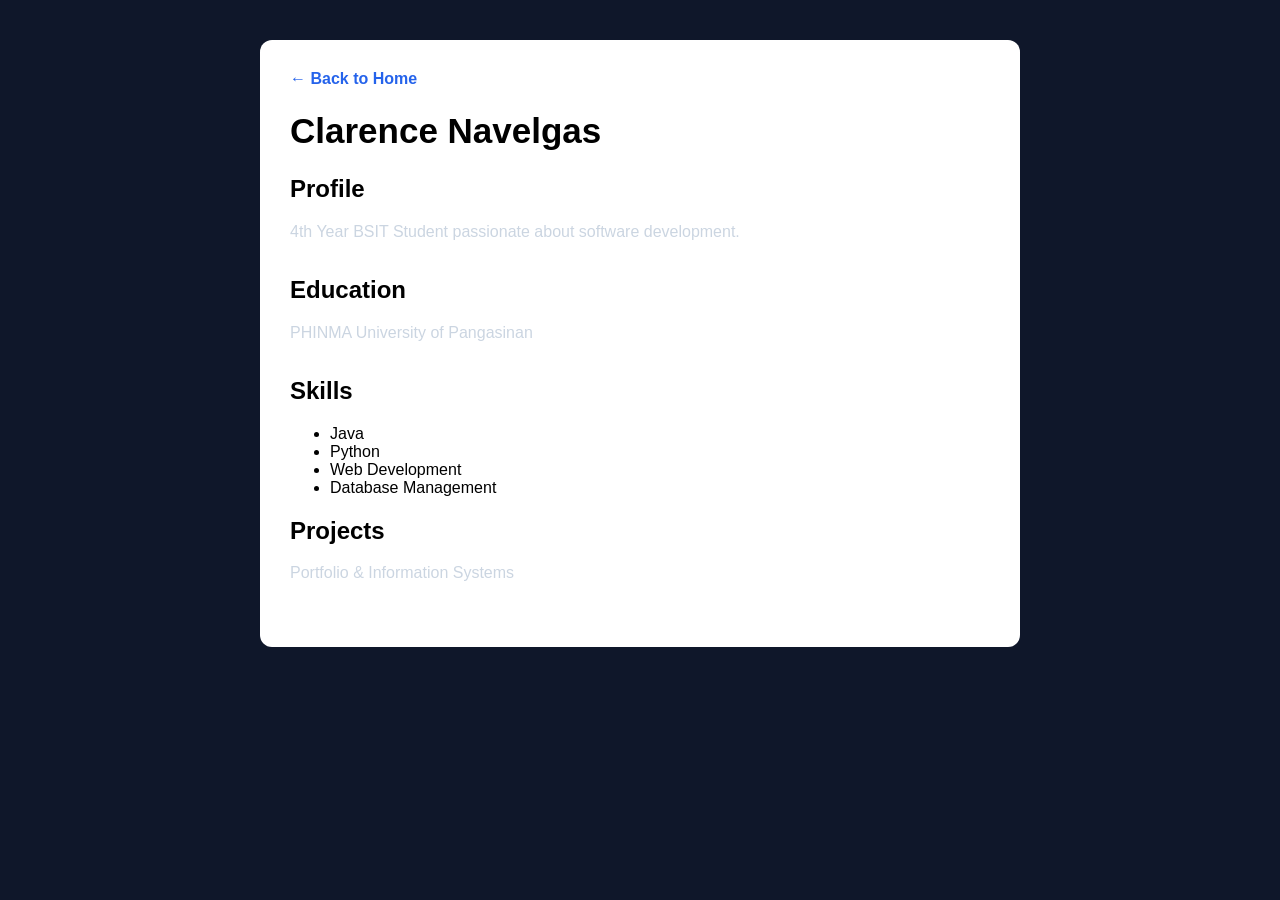
==== clarence.html @ a142fda0 "Add initial CV page for Clarence Navelgas" ====
<!DOCTYPE html>
<html>
<head>
  <title>Clarence Navelgas CV</title>
  <link rel="stylesheet" href="style.css">
</head>
<body>

<div class="cv">

<a href="index.html" class="back">← Back to Home</a>

<h1>Clarence Navelgas</h1>

<h2>Profile</h2>
<p>4th Year BSIT Student passionate about software development.</p>

<h2>Education</h2>
<p>PHINMA University of Pangasinan</p>

<h2>Skills</h2>
<ul>
  <li>Java</li>
  <li>Python</li>
  <li>Web Development</li>
  <li>Database Management</li>
</ul>

<h2>Projects</h2>
<p>Portfolio & Information Systems</p>

</div>

</body>
</html>
---- style.css ----
body{
    margin:0;
    font-family:Arial, sans-serif;
    background:#0f172a;
    color:white;
}

.home{
    text-align:center;
    margin-top:100px;
    padding:20px;
}

h1{
    font-size:35px;
}

p{
    color:#cbd5e1;
    margin-bottom:35px;
}

.card{
    display:block;
    width:260px;
    margin:15px auto;
    padding:18px;
    text-decoration:none;
    color:white;
    background:#2563eb;
    border-radius:12px;
    font-weight:bold;
    transition:0.3s;
}

.card:hover{
    background:#1d4ed8;
}

.cv{
    max-width:700px;
    margin:40px auto;
    background:white;
    color:black;
    padding:30px;
    border-radius:12px;
}

.back{
    color:#2563eb;
    text-decoration:none;
    font-weight:bold;
}
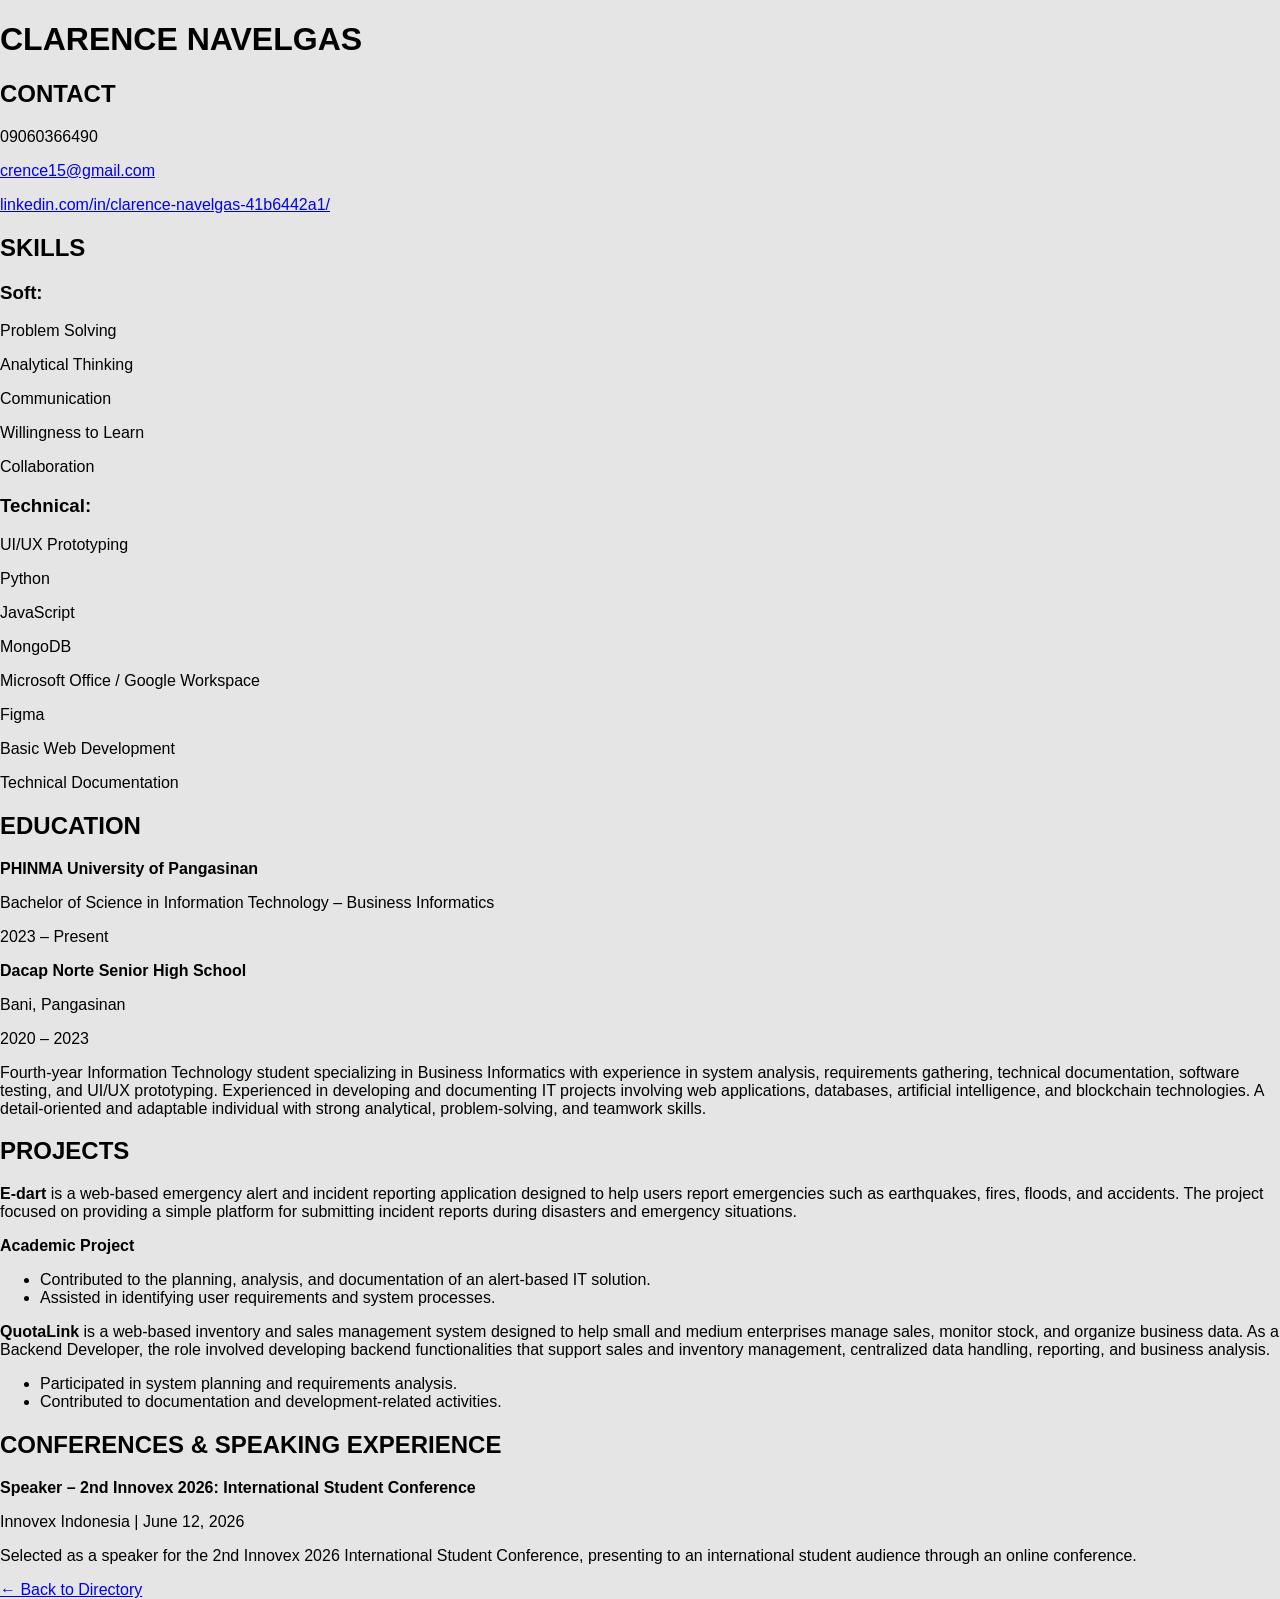
==== commit 60213840: "Refactor HTML structure and update content" ====
--- a/clarence.html
+++ b/clarence.html
@@ -1,33 +1,192 @@
 <!DOCTYPE html>
-<html>
+<html lang="en">
 <head>
-  <title>Clarence Navelgas CV</title>
-  <link rel="stylesheet" href="style.css">
+    <meta charset="UTF-8">
+    <meta name="viewport" content="width=device-width, initial-scale=1.0">
+    <title>Clarence Navelgas | CV</title>
+    <link rel="stylesheet" href="style.css">
 </head>
-<body>
 
-<div class="cv">
+<body class="clarence-page">
 
-<a href="index.html" class="back">← Back to Home</a>
+<div class="clarence-cv">
 
-<h1>Clarence Navelgas</h1>
+    <header class="cv-header">
+        <h1>CLARENCE NAVELGAS</h1>
+    </header>
 
-<h2>Profile</h2>
-<p>4th Year BSIT Student passionate about software development.</p>
+    <div class="cv-layout">
 
-<h2>Education</h2>
-<p>PHINMA University of Pangasinan</p>
+        <aside class="cv-left">
 
-<h2>Skills</h2>
-<ul>
-  <li>Java</li>
-  <li>Python</li>
-  <li>Web Development</li>
-  <li>Database Management</li>
-</ul>
+            <section class="cv-section">
+                <h2>CONTACT</h2>
 
-<h2>Projects</h2>
-<p>Portfolio & Information Systems</p>
+                <p>09060366490</p>
+                <p>
+                    <a href="mailto:crence15@gmail.com">
+                        crence15@gmail.com
+                    </a>
+                </p>
+
+                <p>
+                    <a href="https://www.linkedin.com/in/clarence-navelgas-41b6442a1/"
+                       target="_blank">
+                        linkedin.com/in/clarence-navelgas-41b6442a1/
+                    </a>
+                </p>
+            </section>
+
+
+            <section class="cv-section">
+                <h2>SKILLS</h2>
+
+                <h3>Soft:</h3>
+                <p>Problem Solving</p>
+                <p>Analytical Thinking</p>
+                <p>Communication</p>
+                <p>Willingness to Learn</p>
+                <p>Collaboration</p>
+
+                <h3>Technical:</h3>
+                <p>UI/UX Prototyping</p>
+                <p>Python</p>
+                <p>JavaScript</p>
+                <p>MongoDB</p>
+                <p>Microsoft Office / Google Workspace</p>
+                <p>Figma</p>
+                <p>Basic Web Development</p>
+                <p>Technical Documentation</p>
+            </section>
+
+
+            <section class="cv-section">
+                <h2>EDUCATION</h2>
+
+                <div class="education">
+                    <strong>PHINMA University of Pangasinan</strong>
+
+                    <p>
+                        Bachelor of Science in Information Technology –
+                        Business Informatics
+                    </p>
+
+                    <p>2023 – Present</p>
+                </div>
+
+                <div class="education">
+                    <strong>Dacap Norte Senior High School</strong>
+                    <p>Bani, Pangasinan</p>
+                    <p>2020 – 2023</p>
+                </div>
+
+            </section>
+
+        </aside>
+
+
+        <main class="cv-right">
+
+            <section class="cv-intro">
+                <p>
+                    Fourth-year Information Technology student specializing in
+                    Business Informatics with experience in system analysis,
+                    requirements gathering, technical documentation, software
+                    testing, and UI/UX prototyping. Experienced in developing
+                    and documenting IT projects involving web applications,
+                    databases, artificial intelligence, and blockchain
+                    technologies. A detail-oriented and adaptable individual
+                    with strong analytical, problem-solving, and teamwork skills.
+                </p>
+            </section>
+
+
+            <section class="cv-section">
+
+                <h2>PROJECTS</h2>
+
+                <div class="project">
+
+                    <p>
+                        <strong>E-dart</strong> is a web-based emergency alert
+                        and incident reporting application designed to help users
+                        report emergencies such as earthquakes, fires, floods,
+                        and accidents. The project focused on providing a simple
+                        platform for submitting incident reports during disasters
+                        and emergency situations.
+                    </p>
+
+                    <p><strong>Academic Project</strong></p>
+
+                    <ul>
+                        <li>
+                            Contributed to the planning, analysis, and
+                            documentation of an alert-based IT solution.
+                        </li>
+
+                        <li>
+                            Assisted in identifying user requirements and
+                            system processes.
+                        </li>
+                    </ul>
+
+                </div>
+
+
+                <div class="project">
+
+                    <p>
+                        <strong>QuotaLink</strong> is a web-based inventory and
+                        sales management system designed to help small and medium
+                        enterprises manage sales, monitor stock, and organize
+                        business data. As a Backend Developer, the role involved
+                        developing backend functionalities that support sales
+                        and inventory management, centralized data handling,
+                        reporting, and business analysis.
+                    </p>
+
+                    <ul>
+                        <li>
+                            Participated in system planning and requirements
+                            analysis.
+                        </li>
+
+                        <li>
+                            Contributed to documentation and
+                            development-related activities.
+                        </li>
+                    </ul>
+
+                </div>
+
+            </section>
+
+
+            <section class="cv-section">
+
+                <h2>CONFERENCES &amp; SPEAKING EXPERIENCE</h2>
+
+                <p>
+                    <strong>
+                        Speaker – 2nd Innovex 2026: International Student Conference
+                    </strong>
+                </p>
+
+                <p>Innovex Indonesia | June 12, 2026</p>
+
+                <p>
+                    Selected as a speaker for the 2nd Innovex 2026 International
+                    Student Conference, presenting to an international student
+                    audience through an online conference.
+                </p>
+
+            </section>
+
+        </main>
+
+    </div>
+
+    <a class="cv-back" href="index.html">← Back to Directory</a>
 
 </div>
 
--- a/style.css
+++ b/style.css
@@ -1,53 +1,26 @@
 body{
     margin:0;
+    background:#e5e5e5;
     font-family:Arial, sans-serif;
-    background:#0f172a;
-    color:white;
-}
-
-.home{
-    text-align:center;
-    margin-top:100px;
-    padding:20px;
-}
-
-h1{
-    font-size:35px;
-}
-
-p{
-    color:#cbd5e1;
-    margin-bottom:35px;
-}
-
-.card{
-    display:block;
-    width:260px;
-    margin:15px auto;
-    padding:18px;
-    text-decoration:none;
-    color:white;
-    background:#2563eb;
-    border-radius:12px;
-    font-weight:bold;
-    transition:0.3s;
-}
-
-.card:hover{
-    background:#1d4ed8;
-}
-
-.cv{
-    max-width:700px;
-    margin:40px auto;
-    background:white;
-    color:black;
-    padding:30px;
-    border-radius:12px;
 }
 
 .back{
-    color:#2563eb;
+    display:inline-block;
+    margin:15px;
     text-decoration:none;
+    color:#0b5ed7;
     font-weight:bold;
 }
+
+.cv-page{
+    max-width:900px;
+    margin:auto;
+    padding:10px;
+}
+
+.full-cv{
+    width:100%;
+    display:block;
+    border-radius:8px;
+    box-shadow:0 0 10px rgba(0,0,0,.2);
+}
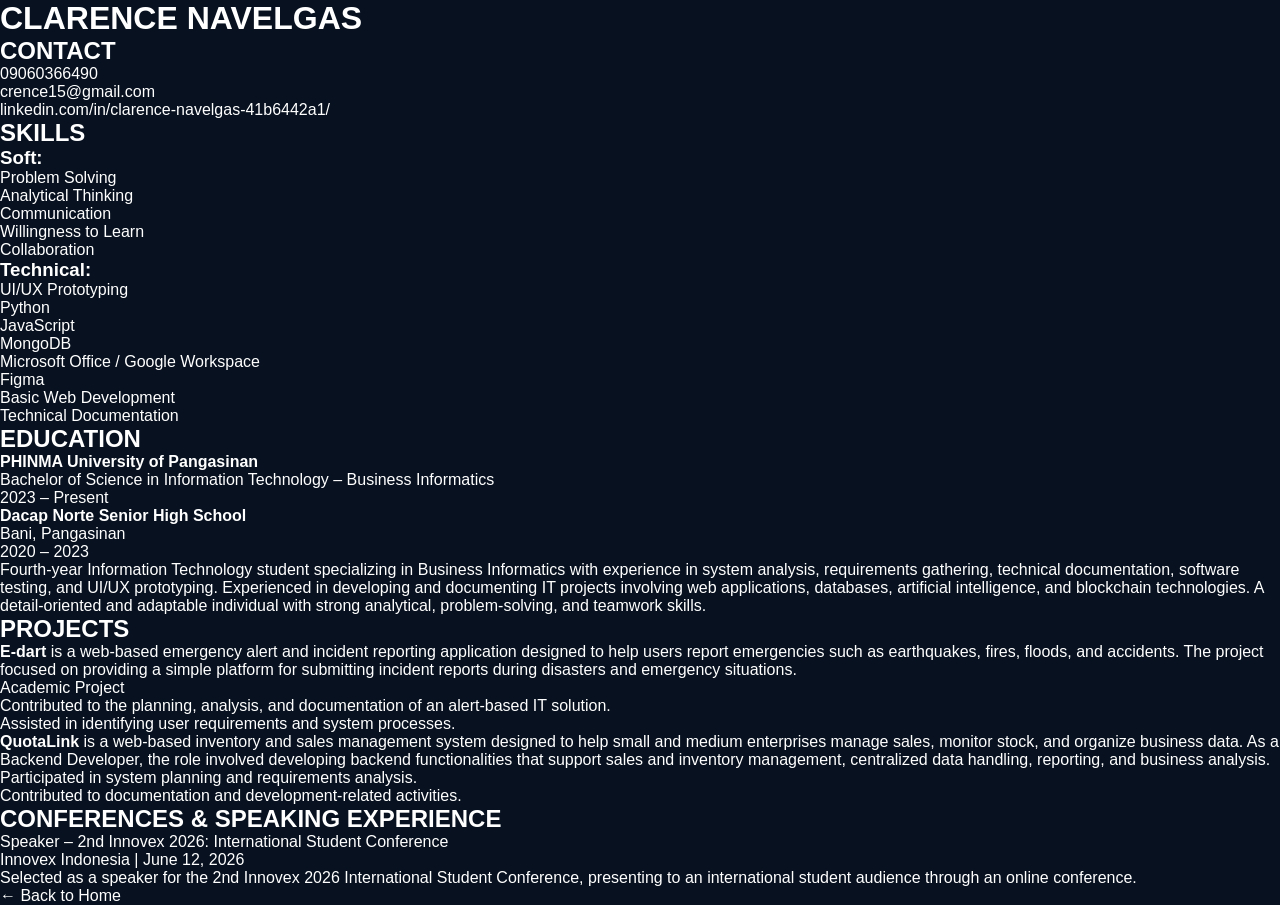
==== commit c08c17a2: "Refactor HTML structure and improve formatting" ====
--- a/clarence.html
+++ b/clarence.html
@@ -9,186 +9,192 @@
 
 <body class="clarence-page">
 
-<div class="clarence-cv">
-
-    <header class="cv-header">
-        <h1>CLARENCE NAVELGAS</h1>
-    </header>
-
-    <div class="cv-layout">
-
-        <aside class="cv-left">
-
-            <section class="cv-section">
-                <h2>CONTACT</h2>
-
-                <p>09060366490</p>
-                <p>
-                    <a href="mailto:crence15@gmail.com">
-                        crence15@gmail.com
-                    </a>
-                </p>
-
-                <p>
-                    <a href="https://www.linkedin.com/in/clarence-navelgas-41b6442a1/"
-                       target="_blank">
-                        linkedin.com/in/clarence-navelgas-41b6442a1/
-                    </a>
-                </p>
-            </section>
-
-
-            <section class="cv-section">
-                <h2>SKILLS</h2>
-
-                <h3>Soft:</h3>
-                <p>Problem Solving</p>
-                <p>Analytical Thinking</p>
-                <p>Communication</p>
-                <p>Willingness to Learn</p>
-                <p>Collaboration</p>
-
-                <h3>Technical:</h3>
-                <p>UI/UX Prototyping</p>
-                <p>Python</p>
-                <p>JavaScript</p>
-                <p>MongoDB</p>
-                <p>Microsoft Office / Google Workspace</p>
-                <p>Figma</p>
-                <p>Basic Web Development</p>
-                <p>Technical Documentation</p>
-            </section>
-
-
-            <section class="cv-section">
-                <h2>EDUCATION</h2>
-
-                <div class="education">
-                    <strong>PHINMA University of Pangasinan</strong>
-
-                    <p>
-                        Bachelor of Science in Information Technology –
-                        Business Informatics
-                    </p>
-
-                    <p>2023 – Present</p>
-                </div>
-
-                <div class="education">
-                    <strong>Dacap Norte Senior High School</strong>
-                    <p>Bani, Pangasinan</p>
-                    <p>2020 – 2023</p>
-                </div>
-
-            </section>
-
-        </aside>
-
-
-        <main class="cv-right">
-
-            <section class="cv-intro">
-                <p>
-                    Fourth-year Information Technology student specializing in
-                    Business Informatics with experience in system analysis,
-                    requirements gathering, technical documentation, software
-                    testing, and UI/UX prototyping. Experienced in developing
-                    and documenting IT projects involving web applications,
-                    databases, artificial intelligence, and blockchain
-                    technologies. A detail-oriented and adaptable individual
-                    with strong analytical, problem-solving, and teamwork skills.
-                </p>
-            </section>
-
-
-            <section class="cv-section">
-
-                <h2>PROJECTS</h2>
-
-                <div class="project">
-
-                    <p>
-                        <strong>E-dart</strong> is a web-based emergency alert
-                        and incident reporting application designed to help users
-                        report emergencies such as earthquakes, fires, floods,
-                        and accidents. The project focused on providing a simple
-                        platform for submitting incident reports during disasters
-                        and emergency situations.
-                    </p>
-
-                    <p><strong>Academic Project</strong></p>
-
-                    <ul>
-                        <li>
-                            Contributed to the planning, analysis, and
-                            documentation of an alert-based IT solution.
-                        </li>
-
-                        <li>
-                            Assisted in identifying user requirements and
-                            system processes.
-                        </li>
-                    </ul>
-
-                </div>
-
-
-                <div class="project">
-
-                    <p>
-                        <strong>QuotaLink</strong> is a web-based inventory and
-                        sales management system designed to help small and medium
-                        enterprises manage sales, monitor stock, and organize
-                        business data. As a Backend Developer, the role involved
-                        developing backend functionalities that support sales
-                        and inventory management, centralized data handling,
-                        reporting, and business analysis.
-                    </p>
-
-                    <ul>
-                        <li>
-                            Participated in system planning and requirements
-                            analysis.
-                        </li>
-
-                        <li>
-                            Contributed to documentation and
-                            development-related activities.
-                        </li>
-                    </ul>
-
-                </div>
-
-            </section>
-
-
-            <section class="cv-section">
-
-                <h2>CONFERENCES &amp; SPEAKING EXPERIENCE</h2>
-
-                <p>
-                    <strong>
+    <div class="cv">
+
+        <header class="cv-header">
+            <h1>CLARENCE NAVELGAS</h1>
+        </header>
+
+        <div class="cv-grid">
+
+            <!-- LEFT COLUMN -->
+            <aside class="cv-left">
+
+                <section class="cv-section">
+                    <h2>CONTACT</h2>
+
+                    <p>09060366490</p>
+
+                    <p>
+                        <a href="mailto:crence15@gmail.com">
+                            crence15@gmail.com
+                        </a>
+                    </p>
+
+                    <p>
+                        <a href="https://www.linkedin.com/in/clarence-navelgas-41b6442a1/"
+                           target="_blank">
+                            linkedin.com/in/clarence-navelgas-41b6442a1/
+                        </a>
+                    </p>
+                </section>
+
+
+                <section class="cv-section">
+                    <h2>SKILLS</h2>
+
+                    <h3>Soft:</h3>
+
+                    <p>Problem Solving</p>
+                    <p>Analytical Thinking</p>
+                    <p>Communication</p>
+                    <p>Willingness to Learn</p>
+                    <p>Collaboration</p>
+
+                    <h3>Technical:</h3>
+
+                    <p>UI/UX Prototyping</p>
+                    <p>Python</p>
+                    <p>JavaScript</p>
+                    <p>MongoDB</p>
+                    <p>Microsoft Office / Google Workspace</p>
+                    <p>Figma</p>
+                    <p>Basic Web Development</p>
+                    <p>Technical Documentation</p>
+                </section>
+
+
+                <section class="cv-section">
+                    <h2>EDUCATION</h2>
+
+                    <div class="education-item">
+                        <strong>PHINMA University of Pangasinan</strong>
+
+                        <p>
+                            Bachelor of Science in Information Technology –
+                            Business Informatics
+                        </p>
+
+                        <p>2023 – Present</p>
+                    </div>
+
+                    <div class="education-item">
+                        <strong>Dacap Norte Senior High School</strong>
+                        <p>Bani, Pangasinan</p>
+                        <p>2020 – 2023</p>
+                    </div>
+                </section>
+
+            </aside>
+
+
+            <!-- RIGHT COLUMN -->
+            <main class="cv-right">
+
+                <section class="cv-profile">
+
+                    <p>
+                        Fourth-year Information Technology student specializing
+                        in Business Informatics with experience in system analysis,
+                        requirements gathering, technical documentation, software
+                        testing, and UI/UX prototyping. Experienced in developing
+                        and documenting IT projects involving web applications,
+                        databases, artificial intelligence, and blockchain
+                        technologies. A detail-oriented and adaptable individual
+                        with strong analytical, problem-solving, and teamwork skills.
+                    </p>
+
+                </section>
+
+
+                <section class="cv-section">
+
+                    <h2>PROJECTS</h2>
+
+                    <div class="project">
+
+                        <p>
+                            <strong>E-dart</strong> is a web-based emergency alert
+                            and incident reporting application designed to help users
+                            report emergencies such as earthquakes, fires, floods,
+                            and accidents. The project focused on providing a simple
+                            platform for submitting incident reports during disasters
+                            and emergency situations.
+                        </p>
+
+                        <p>Academic Project</p>
+
+                        <ul>
+                            <li>
+                                Contributed to the planning, analysis, and
+                                documentation of an alert-based IT solution.
+                            </li>
+
+                            <li>
+                                Assisted in identifying user requirements and
+                                system processes.
+                            </li>
+                        </ul>
+
+                    </div>
+
+
+                    <div class="project">
+
+                        <p>
+                            <strong>QuotaLink</strong> is a web-based inventory and
+                            sales management system designed to help small and medium
+                            enterprises manage sales, monitor stock, and organize
+                            business data. As a Backend Developer, the role involved
+                            developing backend functionalities that support sales
+                            and inventory management, centralized data handling,
+                            reporting, and business analysis.
+                        </p>
+
+                        <ul>
+                            <li>
+                                Participated in system planning and requirements
+                                analysis.
+                            </li>
+
+                            <li>
+                                Contributed to documentation and
+                                development-related activities.
+                            </li>
+                        </ul>
+
+                    </div>
+
+                </section>
+
+
+                <section class="cv-section">
+
+                    <h2>CONFERENCES &amp; SPEAKING EXPERIENCE</h2>
+
+                    <p>
                         Speaker – 2nd Innovex 2026: International Student Conference
-                    </strong>
-                </p>
-
-                <p>Innovex Indonesia | June 12, 2026</p>
-
-                <p>
-                    Selected as a speaker for the 2nd Innovex 2026 International
-                    Student Conference, presenting to an international student
-                    audience through an online conference.
-                </p>
-
-            </section>
-
-        </main>
+                    </p>
+
+                    <p>
+                        Innovex Indonesia | June 12, 2026
+                    </p>
+
+                    <p>
+                        Selected as a speaker for the 2nd Innovex 2026 International
+                        Student Conference, presenting to an international student
+                        audience through an online conference.
+                    </p>
+
+                </section>
+
+            </main>
+
+        </div>
+
+        <a href="index.html" class="back-btn">← Back to Home</a>
 
     </div>
-
-    <a class="cv-back" href="index.html">← Back to Directory</a>
-
-</div>
 
 </body>
 </html>
--- a/style.css
+++ b/style.css
@@ -1,26 +1,644 @@
-body{
-    margin:0;
-    background:#e5e5e5;
-    font-family:Arial, sans-serif;
-}
-
-.back{
-    display:inline-block;
-    margin:15px;
-    text-decoration:none;
-    color:#0b5ed7;
-    font-weight:bold;
-}
-
-.cv-page{
-    max-width:900px;
-    margin:auto;
-    padding:10px;
-}
-
-.full-cv{
-    width:100%;
-    display:block;
-    border-radius:8px;
-    box-shadow:0 0 10px rgba(0,0,0,.2);
-}
+/* ==============================
+   GENERAL
+============================== */
+
+* {
+    margin: 0;
+    padding: 0;
+    box-sizing: border-box;
+}
+
+html {
+    scroll-behavior: smooth;
+}
+
+body {
+    font-family: Arial, Helvetica, sans-serif;
+
+    background: #07111f;
+    color: white;
+}
+
+a {
+    text-decoration: none;
+    color: inherit;
+}
+
+
+/* ==============================
+   NAVBAR
+============================== */
+
+.navbar {
+    height: 75px;
+
+    padding: 0 7%;
+
+    display: flex;
+    justify-content: space-between;
+    align-items: center;
+
+    position: fixed;
+
+    top: 0;
+    left: 0;
+
+    width: 100%;
+
+    background: rgba(7, 17, 31, 0.95);
+
+    border-bottom:
+        1px solid rgba(255,255,255,0.08);
+
+    z-index: 100;
+}
+
+
+.logo {
+    font-size: 26px;
+    font-weight: bold;
+}
+
+
+.logo span {
+    color: #60a5fa;
+}
+
+
+.nav-links {
+    display: flex;
+
+    gap: 25px;
+}
+
+
+.nav-links a {
+    color: #aab7c9;
+
+    transition: 0.3s;
+}
+
+
+.nav-links a:hover {
+    color: white;
+}
+
+
+/* ==============================
+   HERO
+============================== */
+
+.hero {
+    min-height: 650px;
+
+    display: flex;
+
+    justify-content: center;
+    align-items: center;
+
+    text-align: center;
+
+    padding: 120px 20px 80px;
+
+    background:
+
+        radial-gradient(
+            circle at top,
+            #18385f,
+            #07111f 60%
+        );
+}
+
+
+.hero-content {
+    max-width: 800px;
+}
+
+
+.label {
+    color: #60a5fa;
+
+    font-size: 12px;
+
+    letter-spacing: 4px;
+
+    font-weight: bold;
+
+    margin-bottom: 20px;
+}
+
+
+.hero h1 {
+    font-size: clamp(45px, 8vw, 85px);
+
+    line-height: 1;
+
+    margin-bottom: 20px;
+}
+
+
+.hero h1 span {
+    color: #60a5fa;
+}
+
+
+.hero h2 {
+    font-size: 22px;
+
+    color: #cbd5e1;
+
+    font-weight: normal;
+}
+
+
+.hero-description {
+    color: #94a3b8;
+
+    max-width: 550px;
+
+    margin:
+        25px auto
+        35px;
+
+    line-height: 1.7;
+}
+
+
+.main-button {
+    display: inline-block;
+
+    padding: 15px 25px;
+
+    background: #2563eb;
+
+    border-radius: 8px;
+
+    font-weight: bold;
+
+    transition: 0.3s;
+}
+
+
+.main-button:hover {
+    background: #3b82f6;
+
+    transform: translateY(-3px);
+}
+
+
+/* ==============================
+   PROFILE SECTION
+============================== */
+
+.profiles {
+    padding: 90px 7%;
+
+    background: #0b1626;
+}
+
+
+.section-heading {
+    text-align: center;
+
+    margin-bottom: 50px;
+}
+
+
+.section-heading > p {
+    color: #60a5fa;
+
+    font-size: 12px;
+
+    font-weight: bold;
+
+    letter-spacing: 3px;
+
+    margin-bottom: 10px;
+}
+
+
+.section-heading h2 {
+    font-size: 38px;
+
+    margin-bottom: 10px;
+}
+
+
+.section-heading span {
+    color: #94a3b8;
+}
+
+
+/* ==============================
+   PROFILE CARDS
+============================== */
+
+.profile-grid {
+    max-width: 950px;
+
+    margin: auto;
+
+    display: grid;
+
+    grid-template-columns:
+        repeat(2, 1fr);
+
+    gap: 30px;
+}
+
+
+.profile-card {
+    background: #111e31;
+
+    border:
+        1px solid rgba(255,255,255,0.08);
+
+    border-radius: 18px;
+
+    overflow: hidden;
+
+    transition: 0.35s;
+}
+
+
+.profile-card:hover {
+    transform: translateY(-8px);
+
+    border-color: #3b82f6;
+
+    box-shadow:
+        0 20px 50px
+        rgba(0,0,0,0.4);
+}
+
+
+/* PROFILE IMAGE */
+
+.profile-image {
+    width: 100%;
+
+    height: 330px;
+
+    background: #18273b;
+
+    overflow: hidden;
+}
+
+
+.profile-image img {
+    width: 100%;
+
+    height: 100%;
+
+    object-fit: cover;
+
+    transition: 0.4s;
+}
+
+
+.profile-card:hover
+.profile-image img {
+
+    transform: scale(1.05);
+}
+
+
+/* PROFILE INFO */
+
+.profile-info {
+    padding: 25px;
+}
+
+
+.student {
+    color: #60a5fa !important;
+
+    font-size: 11px;
+
+    letter-spacing: 2px;
+
+    font-weight: bold;
+
+    margin-bottom: 8px;
+}
+
+
+.profile-info h3 {
+    font-size: 25px;
+
+    margin-bottom: 10px;
+}
+
+
+.profile-info > p {
+    color: #94a3b8;
+
+    line-height: 1.6;
+}
+
+
+.view-cv {
+    display: flex;
+
+    justify-content: space-between;
+
+    align-items: center;
+
+    margin-top: 25px;
+
+    padding-top: 18px;
+
+    border-top:
+        1px solid rgba(255,255,255,0.08);
+
+    font-weight: bold;
+}
+
+
+.view-cv span {
+    color: #60a5fa;
+
+    font-size: 22px;
+}
+
+
+/* ==============================
+   FOOTER
+============================== */
+
+footer {
+    padding: 30px;
+
+    text-align: center;
+
+    background: #050b14;
+
+    color: #64748b;
+
+    font-size: 13px;
+}
+
+
+/* ==============================
+   CV PAGE
+============================== */
+
+.cv-page {
+    background: #07111f;
+}
+
+
+/* CV NAVBAR */
+
+.cv-navbar {
+    min-height: 75px;
+
+    padding: 15px 5%;
+
+    display: flex;
+
+    align-items: center;
+
+    justify-content: space-between;
+
+    gap: 20px;
+
+    position: sticky;
+
+    top: 0;
+
+    background:
+        rgba(7,17,31,0.96);
+
+    border-bottom:
+        1px solid rgba(255,255,255,0.08);
+
+    z-index: 100;
+}
+
+
+.cv-name {
+    font-weight: bold;
+}
+
+
+.back-button,
+.switch-button {
+    color: #60a5fa;
+
+    font-size: 14px;
+
+    font-weight: bold;
+}
+
+
+/* CV VIEWER */
+
+.cv-viewer {
+    padding:
+        55px 20px
+        80px;
+}
+
+
+.cv-heading {
+    text-align: center;
+
+    margin-bottom: 40px;
+}
+
+
+.cv-heading > p {
+    color: #60a5fa;
+
+    font-size: 11px;
+
+    letter-spacing: 4px;
+
+    font-weight: bold;
+
+    margin-bottom: 10px;
+}
+
+
+.cv-heading h1 {
+    font-size:
+        clamp(30px, 5vw, 48px);
+
+    margin-bottom: 5px;
+}
+
+
+.cv-heading span {
+    color: #94a3b8;
+}
+
+
+/* ==============================
+   ACTUAL CV IMAGES
+============================== */
+
+.cv-images {
+    width: 100%;
+
+    max-width: 1000px;
+
+    margin: auto;
+
+    display: flex;
+
+    flex-direction: column;
+
+    gap: 30px;
+}
+
+
+.cv-images img {
+    width: 100%;
+
+    height: auto;
+
+    display: block;
+
+    background: white;
+
+    box-shadow:
+        0 15px 50px
+        rgba(0,0,0,0.5);
+}
+
+
+/* ==============================
+   BOTTOM NAVIGATION
+============================== */
+
+.bottom-navigation {
+    max-width: 1000px;
+
+    margin: 40px auto 0;
+
+    display: flex;
+
+    justify-content: space-between;
+
+    gap: 20px;
+}
+
+
+.bottom-navigation a {
+    color: #60a5fa;
+
+    font-weight: bold;
+}
+
+
+/* ==============================
+   TABLET / PHONE
+============================== */
+
+@media (max-width: 700px) {
+
+    .navbar {
+        padding: 0 20px;
+    }
+
+
+    .nav-links {
+        gap: 15px;
+    }
+
+
+    .hero {
+        min-height: 600px;
+    }
+
+
+    .hero h1 {
+        letter-spacing: -2px;
+    }
+
+
+    .profile-grid {
+        grid-template-columns: 1fr;
+    }
+
+
+    .profiles {
+        padding:
+            70px 20px;
+    }
+
+
+    .profile-image {
+        height: 350px;
+    }
+
+
+    .cv-navbar {
+        padding: 15px;
+    }
+
+
+    .cv-name {
+        display: none;
+    }
+
+
+    .cv-viewer {
+        padding:
+            40px 10px
+            60px;
+    }
+
+
+    .cv-images {
+        gap: 15px;
+    }
+
+
+    .bottom-navigation {
+        padding: 0 5px;
+
+        font-size: 12px;
+    }
+
+}
+
+
+/* ==============================
+   SMALL PHONES
+============================== */
+
+@media (max-width: 400px) {
+
+    .nav-links a:first-child {
+        display: none;
+    }
+
+
+    .hero h1 {
+        font-size: 42px;
+    }
+
+
+    .hero h2 {
+        font-size: 17px;
+    }
+
+
+    .section-heading h2 {
+        font-size: 30px;
+    }
+
+
+    .profile-image {
+        height: 300px;
+    }
+
+
+    .back-button,
+    .switch-button {
+        font-size: 12px;
+    }
+
+}
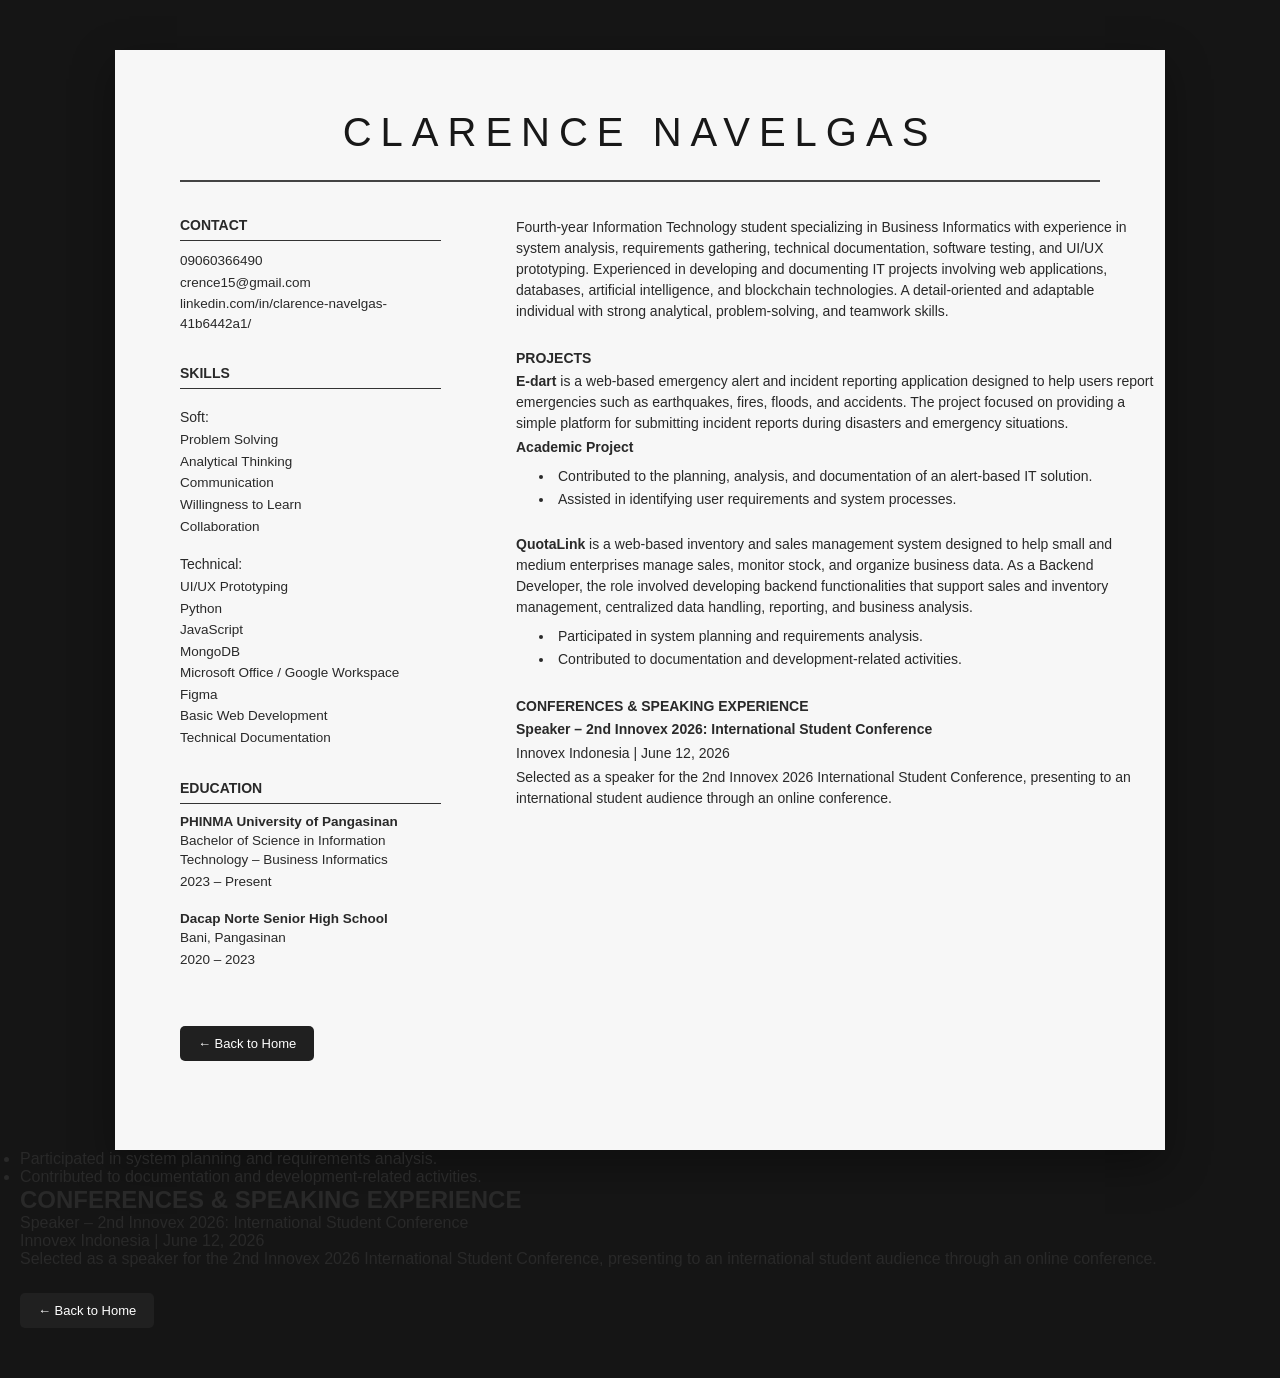
==== commit a631fcaa: "Modify clarence.html with new sections and updates Updated the stylesheet link path and added a new " ====
--- a/clarence.html
+++ b/clarence.html
@@ -4,7 +4,7 @@
     <meta charset="UTF-8">
     <meta name="viewport" content="width=device-width, initial-scale=1.0">
     <title>Clarence Navelgas | CV</title>
-    <link rel="stylesheet" href="style.css">
+    <link rel="stylesheet" href="./style.css">
 </head>
 
 <body class="clarence-page">
@@ -17,7 +17,6 @@
 
         <div class="cv-grid">
 
-            <!-- LEFT COLUMN -->
             <aside class="cv-left">
 
                 <section class="cv-section">
@@ -33,18 +32,17 @@
 
                     <p>
                         <a href="https://www.linkedin.com/in/clarence-navelgas-41b6442a1/"
-                           target="_blank">
+                           target="_blank"
+                           rel="noopener noreferrer">
                             linkedin.com/in/clarence-navelgas-41b6442a1/
                         </a>
                     </p>
                 </section>
 
-
                 <section class="cv-section">
                     <h2>SKILLS</h2>
 
                     <h3>Soft:</h3>
-
                     <p>Problem Solving</p>
                     <p>Analytical Thinking</p>
                     <p>Communication</p>
@@ -52,7 +50,6 @@
                     <p>Collaboration</p>
 
                     <h3>Technical:</h3>
-
                     <p>UI/UX Prototyping</p>
                     <p>Python</p>
                     <p>JavaScript</p>
@@ -63,18 +60,15 @@
                     <p>Technical Documentation</p>
                 </section>
 
-
                 <section class="cv-section">
                     <h2>EDUCATION</h2>
 
                     <div class="education-item">
                         <strong>PHINMA University of Pangasinan</strong>
-
                         <p>
                             Bachelor of Science in Information Technology –
                             Business Informatics
                         </p>
-
                         <p>2023 – Present</p>
                     </div>
 
@@ -87,15 +81,12 @@
 
             </aside>
 
-
-            <!-- RIGHT COLUMN -->
             <main class="cv-right">
 
                 <section class="cv-profile">
-
-                    <p>
-                        Fourth-year Information Technology student specializing
-                        in Business Informatics with experience in system analysis,
+                    <p>
+                        Fourth-year Information Technology student specializing in
+                        Business Informatics with experience in system analysis,
                         requirements gathering, technical documentation, software
                         testing, and UI/UX prototyping. Experienced in developing
                         and documenting IT projects involving web applications,
@@ -103,16 +94,12 @@
                         technologies. A detail-oriented and adaptable individual
                         with strong analytical, problem-solving, and teamwork skills.
                     </p>
-
-                </section>
-
-
-                <section class="cv-section">
-
+                </section>
+
+                <section class="cv-section">
                     <h2>PROJECTS</h2>
 
                     <div class="project">
-
                         <p>
                             <strong>E-dart</strong> is a web-based emergency alert
                             and incident reporting application designed to help users
@@ -122,25 +109,21 @@
                             and emergency situations.
                         </p>
 
-                        <p>Academic Project</p>
+                        <p><strong>Academic Project</strong></p>
 
                         <ul>
                             <li>
                                 Contributed to the planning, analysis, and
                                 documentation of an alert-based IT solution.
                             </li>
-
                             <li>
                                 Assisted in identifying user requirements and
                                 system processes.
                             </li>
                         </ul>
-
-                    </div>
-
+                    </div>
 
                     <div class="project">
-
                         <p>
                             <strong>QuotaLink</strong> is a web-based inventory and
                             sales management system designed to help small and medium
@@ -156,45 +139,88 @@
                                 Participated in system planning and requirements
                                 analysis.
                             </li>
-
                             <li>
                                 Contributed to documentation and
                                 development-related activities.
                             </li>
                         </ul>
-
-                    </div>
-
-                </section>
-
-
-                <section class="cv-section">
-
+                    </div>
+                </section>
+
+                <section class="cv-section">
                     <h2>CONFERENCES &amp; SPEAKING EXPERIENCE</h2>
 
                     <p>
-                        Speaker – 2nd Innovex 2026: International Student Conference
-                    </p>
-
-                    <p>
-                        Innovex Indonesia | June 12, 2026
-                    </p>
+                        <strong>
+                            Speaker – 2nd Innovex 2026: International Student Conference
+                        </strong>
+                    </p>
+
+                    <p>Innovex Indonesia | June 12, 2026</p>
 
                     <p>
                         Selected as a speaker for the 2nd Innovex 2026 International
                         Student Conference, presenting to an international student
                         audience through an online conference.
                     </p>
-
                 </section>
 
             </main>
 
         </div>
 
-        <a href="index.html" class="back-btn">← Back to Home</a>
+        <div class="cv-navigation">
+            <a href="./index.html" class="back-btn">← Back to Home</a>
+        </div>
 
     </div>
 
 </body>
 </html>
+                        <ul>
+                            <li>
+                                Participated in system planning and requirements
+                                analysis.
+                            </li>
+
+                            <li>
+                                Contributed to documentation and
+                                development-related activities.
+                            </li>
+                        </ul>
+
+                    </div>
+
+                </section>
+
+
+                <section class="cv-section">
+
+                    <h2>CONFERENCES &amp; SPEAKING EXPERIENCE</h2>
+
+                    <p>
+                        Speaker – 2nd Innovex 2026: International Student Conference
+                    </p>
+
+                    <p>
+                        Innovex Indonesia | June 12, 2026
+                    </p>
+
+                    <p>
+                        Selected as a speaker for the 2nd Innovex 2026 International
+                        Student Conference, presenting to an international student
+                        audience through an online conference.
+                    </p>
+
+                </section>
+
+            </main>
+
+        </div>
+
+        <a href="index.html" class="back-btn">← Back to Home</a>
+
+    </div>
+
+</body>
+</html>
--- a/style.css
+++ b/style.css
@@ -1,72 +1,3 @@
-/* ==============================
-   GENERAL
-============================== */
-
-* {
-    margin: 0;
-    padding: 0;
-    box-sizing: border-box;
-}
-
-html {
-    scroll-behavior: smooth;
-}
-
-body {
-    font-family: Arial, Helvetica, sans-serif;
-
-    background: #07111f;
-    color: white;
-}
-
-a {
-    text-decoration: none;
-    color: inherit;
-}
-
-
-/* ==============================
-   NAVBAR
-============================== */
-
-.navbar {
-    height: 75px;
-
-    padding: 0 7%;
-
-    display: flex;
-    justify-content: space-between;
-    align-items: center;
-
-    position: fixed;
-
-    top: 0;
-    left: 0;
-
-    width: 100%;
-
-    background: rgba(7, 17, 31, 0.95);
-
-    border-bottom:
-        1px solid rgba(255,255,255,0.08);
-
-    z-index: 100;
-}
-
-
-.logo {
-    font-size: 26px;
-    font-weight: bold;
-}
-
-
-.logo span {
-    color: #60a5fa;
-}
-
-
-.nav-links {
-    display: flex;
 
     gap: 25px;
 }
@@ -642,3 +573,241 @@
     }
 
 }
+* {
+    margin: 0;
+    padding: 0;
+    box-sizing: border-box;
+}
+
+body.clarence-page {
+    background: #151515;
+    font-family: Arial, Helvetica, sans-serif;
+    color: #292929;
+    padding: 50px 20px;
+}
+
+.cv {
+    width: 100%;
+    max-width: 1050px;
+    min-height: 1100px;
+    margin: 0 auto;
+    background: #f7f7f7;
+    padding: 60px 65px;
+    box-shadow: 0 15px 40px rgba(0, 0, 0, 0.35);
+}
+
+.cv-header {
+    text-align: center;
+    padding-bottom: 25px;
+    margin-bottom: 35px;
+    border-bottom: 2px solid #444;
+}
+
+.cv-header h1 {
+    font-size: 40px;
+    font-weight: 400;
+    letter-spacing: 9px;
+    color: #181818;
+}
+
+.cv-grid {
+    display: grid;
+    grid-template-columns: 30% 70%;
+    gap: 55px;
+}
+
+.cv-left {
+    padding-right: 15px;
+}
+
+.cv-left .cv-section {
+    margin-bottom: 32px;
+}
+
+.cv-left .cv-section h2 {
+    font-size: 14px;
+    font-weight: 700;
+    margin-bottom: 10px;
+    padding-bottom: 7px;
+    border-bottom: 1px solid #333;
+}
+
+.cv-left .cv-section h3 {
+    font-size: 14px;
+    font-weight: 400;
+    margin-top: 20px;
+    margin-bottom: 5px;
+}
+
+.cv-left p {
+    font-size: 13.5px;
+    line-height: 1.45;
+    margin-bottom: 2px;
+}
+
+.cv-left a {
+    color: #292929;
+    text-decoration: none;
+    word-break: break-word;
+}
+
+.cv-left a:hover {
+    text-decoration: underline;
+}
+
+.education-item {
+    margin-bottom: 20px;
+}
+
+.education-item strong {
+    display: block;
+    font-size: 13.5px;
+    margin-bottom: 2px;
+}
+
+.cv-right {
+    padding-left: 5px;
+}
+
+.cv-profile {
+    margin-bottom: 28px;
+}
+
+.cv-profile p {
+    font-size: 14px;
+    line-height: 1.5;
+}
+
+.cv-right .cv-section {
+    margin-bottom: 28px;
+}
+
+.cv-right .cv-section h2 {
+    font-size: 14px;
+    font-weight: 700;
+    margin-bottom: 5px;
+}
+
+.cv-right .cv-section p {
+    font-size: 14px;
+    line-height: 1.5;
+    margin-bottom: 3px;
+}
+
+.project {
+    margin-bottom: 24px;
+}
+
+.project ul {
+    margin-top: 8px;
+    margin-left: 38px;
+}
+
+.project li {
+    font-size: 14px;
+    line-height: 1.5;
+    margin-bottom: 2px;
+    padding-left: 4px;
+}
+
+.back-btn {
+    display: inline-block;
+    margin-top: 25px;
+    background: #202020;
+    color: white;
+    padding: 10px 18px;
+    border-radius: 5px;
+    text-decoration: none;
+    font-size: 13px;
+}
+
+.back-btn:hover {
+    background: #444;
+}
+
+@media screen and (max-width: 850px) {
+    .cv {
+        padding: 45px 40px;
+    }
+
+    .cv-grid {
+        grid-template-columns: 32% 68%;
+        gap: 35px;
+    }
+
+    .cv-header h1 {
+        font-size: 32px;
+        letter-spacing: 7px;
+    }
+}
+
+@media screen and (max-width: 650px) {
+    body.clarence-page {
+        padding: 0;
+        background: #f7f7f7;
+    }
+
+    .cv {
+        width: 100%;
+        min-height: 100vh;
+        padding: 35px 25px;
+        box-shadow: none;
+    }
+
+    .cv-header {
+        margin-bottom: 30px;
+    }
+
+    .cv-header h1 {
+        font-size: 26px;
+        letter-spacing: 5px;
+        line-height: 1.3;
+    }
+
+    .cv-grid {
+        display: block;
+    }
+
+    .cv-left {
+        padding-right: 0;
+    }
+
+    .cv-right {
+        padding-left: 0;
+    }
+
+    .cv-left .cv-section {
+        margin-bottom: 30px;
+    }
+
+    .cv-profile {
+        margin-top: 10px;
+        margin-bottom: 30px;
+    }
+
+    .cv-left p,
+    .cv-right .cv-section p,
+    .cv-profile p,
+    .project li {
+        font-size: 14px;
+    }
+}
+
+@media print {
+    body.clarence-page {
+        background: white;
+        padding: 0;
+    }
+
+    .cv {
+        width: 100%;
+        max-width: none;
+        min-height: 0;
+        padding: 30px 40px;
+        box-shadow: none;
+    }
+
+    .back-btn {
+        display: none;
+    }
+}
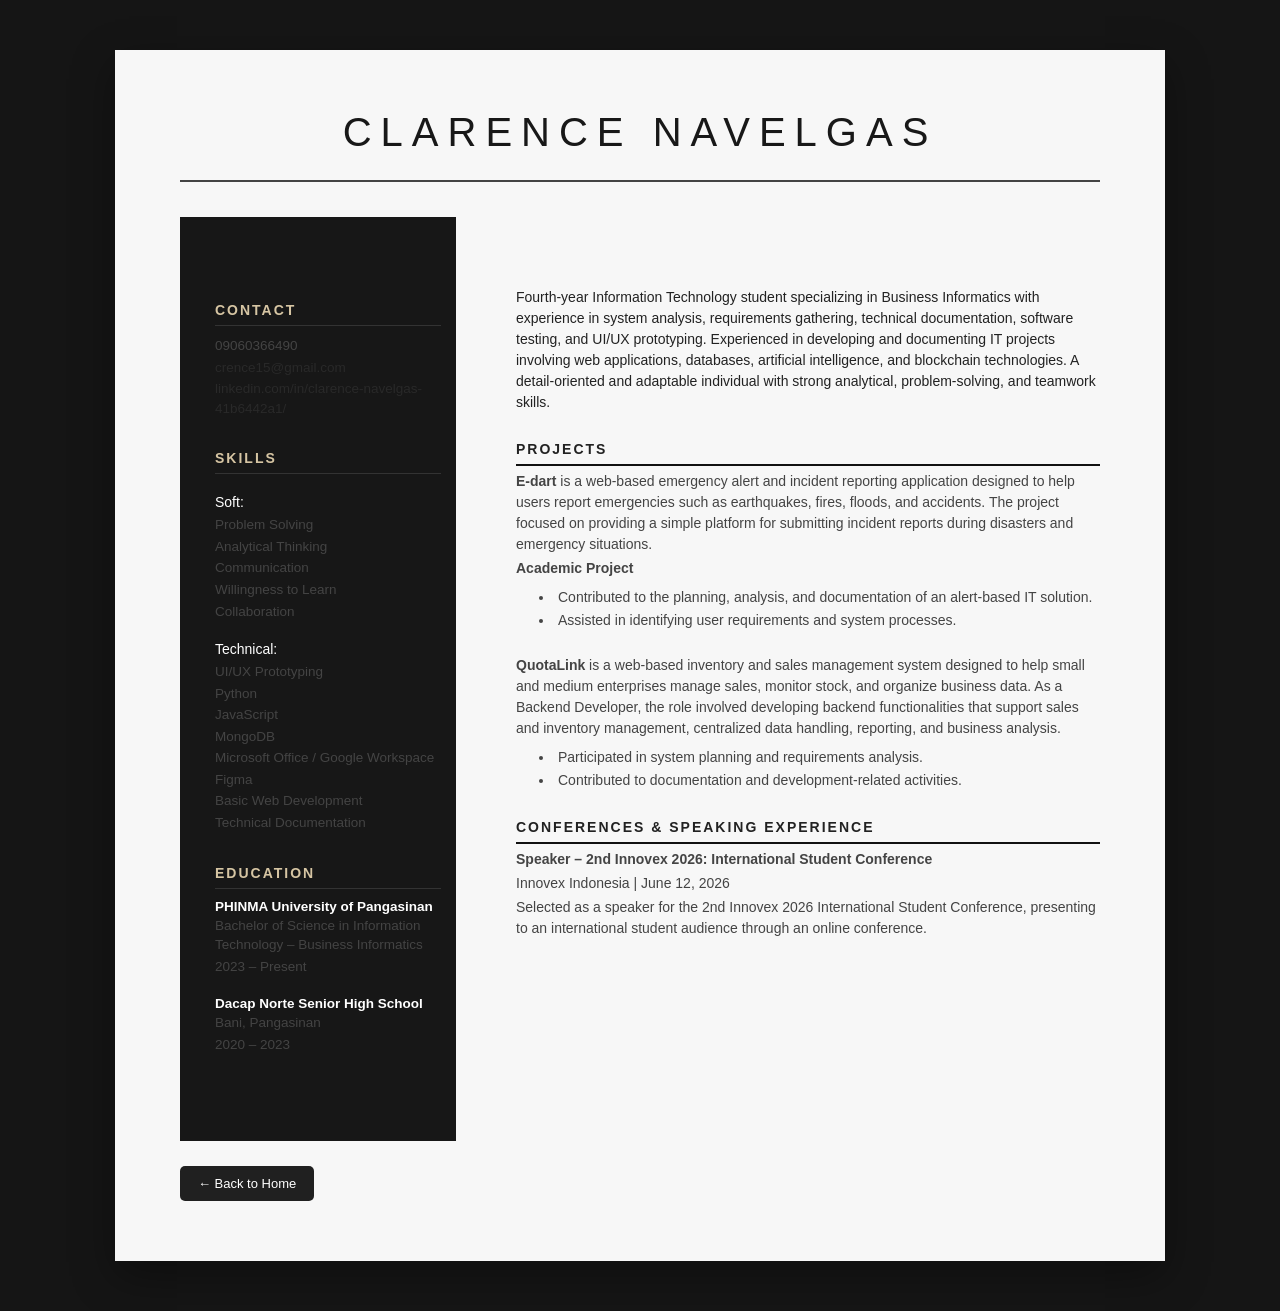
==== commit 684df0a7: "Update clarence.html" ====
--- a/clarence.html
+++ b/clarence.html
@@ -1,25 +1,53 @@
 <!DOCTYPE html>
 <html lang="en">
+
 <head>
     <meta charset="UTF-8">
-    <meta name="viewport" content="width=device-width, initial-scale=1.0">
+
+    <meta name="viewport"
+          content="width=device-width, initial-scale=1.0">
+
     <title>Clarence Navelgas | CV</title>
+
     <link rel="stylesheet" href="./style.css">
 </head>
 
+
 <body class="clarence-page">
 
     <div class="cv">
 
+
+        <!-- =========================
+             HEADER
+        ========================== -->
+
         <header class="cv-header">
+
             <h1>CLARENCE NAVELGAS</h1>
+
         </header>
 
+
+
+        <!-- =========================
+             CV CONTENT
+        ========================== -->
+
         <div class="cv-grid">
 
+
+            <!-- =========================
+                 LEFT COLUMN
+            ========================== -->
+
             <aside class="cv-left">
 
-                <section class="cv-section">
+
+                <!-- CONTACT -->
+
+                <section class="cv-section">
+
                     <h2>CONTACT</h2>
 
                     <p>09060366490</p>
@@ -37,19 +65,29 @@
                             linkedin.com/in/clarence-navelgas-41b6442a1/
                         </a>
                     </p>
-                </section>
-
-                <section class="cv-section">
+
+                </section>
+
+
+
+                <!-- SKILLS -->
+
+                <section class="cv-section">
+
                     <h2>SKILLS</h2>
 
+
                     <h3>Soft:</h3>
+
                     <p>Problem Solving</p>
                     <p>Analytical Thinking</p>
                     <p>Communication</p>
                     <p>Willingness to Learn</p>
                     <p>Collaboration</p>
 
+
                     <h3>Technical:</h3>
+
                     <p>UI/UX Prototyping</p>
                     <p>Python</p>
                     <p>JavaScript</p>
@@ -58,169 +96,222 @@
                     <p>Figma</p>
                     <p>Basic Web Development</p>
                     <p>Technical Documentation</p>
-                </section>
-
-                <section class="cv-section">
+
+                </section>
+
+
+
+                <!-- EDUCATION -->
+
+                <section class="cv-section">
+
                     <h2>EDUCATION</h2>
 
+
                     <div class="education-item">
-                        <strong>PHINMA University of Pangasinan</strong>
+
+                        <strong>
+                            PHINMA University of Pangasinan
+                        </strong>
+
                         <p>
-                            Bachelor of Science in Information Technology –
+                            Bachelor of Science in
+                            Information Technology –
                             Business Informatics
                         </p>
+
                         <p>2023 – Present</p>
+
                     </div>
 
+
                     <div class="education-item">
-                        <strong>Dacap Norte Senior High School</strong>
+
+                        <strong>
+                            Dacap Norte Senior High School
+                        </strong>
+
                         <p>Bani, Pangasinan</p>
+
                         <p>2020 – 2023</p>
+
                     </div>
-                </section>
+
+                </section>
+
 
             </aside>
 
+
+
+            <!-- =========================
+                 RIGHT COLUMN
+            ========================== -->
+
             <main class="cv-right">
 
+
+                <!-- PROFILE -->
+
                 <section class="cv-profile">
-                    <p>
-                        Fourth-year Information Technology student specializing in
-                        Business Informatics with experience in system analysis,
-                        requirements gathering, technical documentation, software
-                        testing, and UI/UX prototyping. Experienced in developing
-                        and documenting IT projects involving web applications,
-                        databases, artificial intelligence, and blockchain
-                        technologies. A detail-oriented and adaptable individual
-                        with strong analytical, problem-solving, and teamwork skills.
-                    </p>
-                </section>
-
-                <section class="cv-section">
+
+                    <p>
+                        Fourth-year Information Technology student
+                        specializing in Business Informatics with
+                        experience in system analysis, requirements
+                        gathering, technical documentation, software
+                        testing, and UI/UX prototyping. Experienced
+                        in developing and documenting IT projects
+                        involving web applications, databases,
+                        artificial intelligence, and blockchain
+                        technologies. A detail-oriented and adaptable
+                        individual with strong analytical,
+                        problem-solving, and teamwork skills.
+                    </p>
+
+                </section>
+
+
+
+                <!-- PROJECTS -->
+
+                <section class="cv-section">
+
                     <h2>PROJECTS</h2>
 
+
+                    <!-- E-DART -->
+
                     <div class="project">
+
                         <p>
-                            <strong>E-dart</strong> is a web-based emergency alert
-                            and incident reporting application designed to help users
-                            report emergencies such as earthquakes, fires, floods,
-                            and accidents. The project focused on providing a simple
-                            platform for submitting incident reports during disasters
-                            and emergency situations.
+                            <strong>E-dart</strong> is a web-based
+                            emergency alert and incident reporting
+                            application designed to help users report
+                            emergencies such as earthquakes, fires,
+                            floods, and accidents. The project focused
+                            on providing a simple platform for
+                            submitting incident reports during
+                            disasters and emergency situations.
                         </p>
 
-                        <p><strong>Academic Project</strong></p>
+
+                        <p>
+                            <strong>Academic Project</strong>
+                        </p>
+
 
                         <ul>
+
                             <li>
-                                Contributed to the planning, analysis, and
-                                documentation of an alert-based IT solution.
+                                Contributed to the planning, analysis,
+                                and documentation of an alert-based
+                                IT solution.
                             </li>
+
                             <li>
-                                Assisted in identifying user requirements and
-                                system processes.
+                                Assisted in identifying user
+                                requirements and system processes.
                             </li>
+
                         </ul>
+
                     </div>
 
+
+
+                    <!-- QUOTALINK -->
+
                     <div class="project">
+
                         <p>
-                            <strong>QuotaLink</strong> is a web-based inventory and
-                            sales management system designed to help small and medium
-                            enterprises manage sales, monitor stock, and organize
-                            business data. As a Backend Developer, the role involved
-                            developing backend functionalities that support sales
-                            and inventory management, centralized data handling,
-                            reporting, and business analysis.
+                            <strong>QuotaLink</strong> is a web-based
+                            inventory and sales management system
+                            designed to help small and medium
+                            enterprises manage sales, monitor stock,
+                            and organize business data. As a Backend
+                            Developer, the role involved developing
+                            backend functionalities that support
+                            sales and inventory management,
+                            centralized data handling, reporting,
+                            and business analysis.
                         </p>
 
+
                         <ul>
+
                             <li>
-                                Participated in system planning and requirements
-                                analysis.
+                                Participated in system planning and
+                                requirements analysis.
                             </li>
+
                             <li>
                                 Contributed to documentation and
                                 development-related activities.
                             </li>
+
                         </ul>
+
                     </div>
-                </section>
-
-                <section class="cv-section">
-                    <h2>CONFERENCES &amp; SPEAKING EXPERIENCE</h2>
+
+                </section>
+
+
+
+                <!-- CONFERENCE -->
+
+                <section class="cv-section">
+
+                    <h2>
+                        CONFERENCES &amp; SPEAKING EXPERIENCE
+                    </h2>
+
 
                     <p>
                         <strong>
-                            Speaker – 2nd Innovex 2026: International Student Conference
+                            Speaker – 2nd Innovex 2026:
+                            International Student Conference
                         </strong>
                     </p>
 
-                    <p>Innovex Indonesia | June 12, 2026</p>
-
-                    <p>
-                        Selected as a speaker for the 2nd Innovex 2026 International
-                        Student Conference, presenting to an international student
+
+                    <p>
+                        Innovex Indonesia | June 12, 2026
+                    </p>
+
+
+                    <p>
+                        Selected as a speaker for the 2nd Innovex
+                        2026 International Student Conference,
+                        presenting to an international student
                         audience through an online conference.
                     </p>
-                </section>
+
+                </section>
+
 
             </main>
 
         </div>
 
+
+
+        <!-- =========================
+             NAVIGATION
+        ========================== -->
+
         <div class="cv-navigation">
-            <a href="./index.html" class="back-btn">← Back to Home</a>
+
+            <a href="./index.html"
+               class="back-btn">
+                ← Back to Home
+            </a>
+
         </div>
 
+
     </div>
 
 </body>
+
 </html>
-                        <ul>
-                            <li>
-                                Participated in system planning and requirements
-                                analysis.
-                            </li>
-
-                            <li>
-                                Contributed to documentation and
-                                development-related activities.
-                            </li>
-                        </ul>
-
-                    </div>
-
-                </section>
-
-
-                <section class="cv-section">
-
-                    <h2>CONFERENCES &amp; SPEAKING EXPERIENCE</h2>
-
-                    <p>
-                        Speaker – 2nd Innovex 2026: International Student Conference
-                    </p>
-
-                    <p>
-                        Innovex Indonesia | June 12, 2026
-                    </p>
-
-                    <p>
-                        Selected as a speaker for the 2nd Innovex 2026 International
-                        Student Conference, presenting to an international student
-                        audience through an online conference.
-                    </p>
-
-                </section>
-
-            </main>
-
-        </div>
-
-        <a href="index.html" class="back-btn">← Back to Home</a>
-
-    </div>
-
-</body>
-</html>
--- a/style.css
+++ b/style.css
@@ -1,3 +1,77 @@
+
+/* =====================================================
+   GLOBAL RESET
+===================================================== */
+
+* {
+    margin: 0;
+    padding: 0;
+    box-sizing: border-box;
+}
+
+html {
+    scroll-behavior: smooth;
+}
+
+body {
+    font-family: Arial, Helvetica, sans-serif;
+    background: #07111f;
+    color: #ffffff;
+}
+
+a {
+    color: inherit;
+    text-decoration: none;
+}
+
+img {
+    max-width: 100%;
+}
+
+
+/* =====================================================
+   MAIN NAVIGATION
+===================================================== */
+
+.navbar {
+    width: 100%;
+    height: 75px;
+
+    padding: 0 7%;
+
+    display: flex;
+    justify-content: space-between;
+    align-items: center;
+
+    position: fixed;
+    top: 0;
+    left: 0;
+
+    z-index: 1000;
+
+    background: rgba(7, 17, 31, 0.95);
+
+    border-bottom:
+        1px solid rgba(255, 255, 255, 0.08);
+
+    backdrop-filter: blur(12px);
+}
+
+
+.logo {
+    font-size: 26px;
+    font-weight: 800;
+}
+
+
+.logo span {
+    color: #60a5fa;
+}
+
+
+.nav-links {
+    display: flex;
+    align-items: center;
 
     gap: 25px;
 }
@@ -6,18 +80,20 @@
 .nav-links a {
     color: #aab7c9;
 
+    font-size: 14px;
+
     transition: 0.3s;
 }
 
 
 .nav-links a:hover {
-    color: white;
-}
-
-
-/* ==============================
+    color: #ffffff;
+}
+
+
+/* =====================================================
    HERO
-============================== */
+===================================================== */
 
 .hero {
     min-height: 650px;
@@ -32,7 +108,6 @@
     padding: 120px 20px 80px;
 
     background:
-
         radial-gradient(
             circle at top,
             #18385f,
@@ -42,6 +117,7 @@
 
 
 .hero-content {
+    width: 100%;
     max-width: 800px;
 }
 
@@ -87,9 +163,7 @@
 
     max-width: 550px;
 
-    margin:
-        25px auto
-        35px;
+    margin: 25px auto 35px;
 
     line-height: 1.7;
 }
@@ -97,6 +171,1975 @@
 
 .main-button {
     display: inline-block;
+
+    padding: 15px 25px;
+
+    background: #2563eb;
+
+    border-radius: 8px;
+
+    font-weight: bold;
+
+    transition: 0.3s;
+}
+
+
+.main-button:hover {
+    background: #3b82f6;
+
+    transform: translateY(-3px);
+}
+
+
+/* =====================================================
+   PROFILE SECTION
+===================================================== */
+
+.profiles {
+    padding: 90px 7%;
+
+    background: #0b1626;
+}
+
+
+.section-heading {
+    text-align: center;
+
+    margin-bottom: 50px;
+}
+
+
+.section-heading > p {
+    color: #60a5fa;
+
+    font-size: 12px;
+
+    font-weight: bold;
+
+    letter-spacing: 3px;
+
+    margin-bottom: 10px;
+}
+
+
+.section-heading h2 {
+    font-size: 38px;
+
+    margin-bottom: 10px;
+}
+
+
+.section-heading span {
+    color: #94a3b8;
+}
+
+
+/* =====================================================
+   PROFILE CARDS
+===================================================== */
+
+.profile-grid {
+    width: 100%;
+
+    max-width: 950px;
+
+    margin: auto;
+
+    display: grid;
+
+    grid-template-columns:
+        repeat(2, minmax(0, 1fr));
+
+    gap: 30px;
+}
+
+
+.profile-card {
+    display: block;
+
+    background: #111e31;
+
+    border:
+        1px solid rgba(255, 255, 255, 0.08);
+
+    border-radius: 18px;
+
+    overflow: hidden;
+
+    transition: 0.35s;
+}
+
+
+.profile-card:hover {
+    transform: translateY(-8px);
+
+    border-color: #3b82f6;
+
+    box-shadow:
+        0 20px 50px
+        rgba(0, 0, 0, 0.4);
+}
+
+
+.profile-image {
+    width: 100%;
+
+    height: 330px;
+
+    background: #18273b;
+
+    overflow: hidden;
+}
+
+
+.profile-image img {
+    width: 100%;
+    height: 100%;
+
+    object-fit: cover;
+
+    display: block;
+
+    transition: 0.4s;
+}
+
+
+.profile-card:hover .profile-image img {
+    transform: scale(1.05);
+}
+
+
+.profile-info {
+    padding: 25px;
+}
+
+
+.student {
+    color: #60a5fa !important;
+
+    font-size: 11px;
+
+    letter-spacing: 2px;
+
+    font-weight: bold;
+
+    margin-bottom: 8px;
+}
+
+
+.profile-info h3 {
+    font-size: 25px;
+
+    margin-bottom: 10px;
+}
+
+
+.profile-info > p {
+    color: #94a3b8;
+
+    line-height: 1.6;
+}
+
+
+.view-cv {
+    display: flex;
+
+    justify-content: space-between;
+
+    align-items: center;
+
+    margin-top: 25px;
+
+    padding-top: 18px;
+
+    border-top:
+        1px solid rgba(255, 255, 255, 0.08);
+
+    font-weight: bold;
+}
+
+
+.view-cv span {
+    color: #60a5fa;
+
+    font-size: 22px;
+}
+
+
+/* =====================================================
+   MAIN FOOTER
+===================================================== */
+
+footer {
+    padding: 30px;
+
+    text-align: center;
+
+    background: #050b14;
+
+    color: #64748b;
+
+    font-size: 13px;
+}
+
+
+/* =====================================================
+   ORIGINAL CV VIEWER
+===================================================== */
+
+.cv-page {
+    background: #07111f;
+}
+
+
+.cv-navbar {
+    min-height: 75px;
+
+    padding: 15px 5%;
+
+    display: flex;
+
+    align-items: center;
+
+    justify-content: space-between;
+
+    gap: 20px;
+
+    position: sticky;
+
+    top: 0;
+
+    background:
+        rgba(7, 17, 31, 0.96);
+
+    border-bottom:
+        1px solid rgba(255, 255, 255, 0.08);
+
+    z-index: 100;
+}
+
+
+.cv-name {
+    font-weight: bold;
+}
+
+
+.back-button,
+.switch-button {
+    color: #60a5fa;
+
+    font-size: 14px;
+
+    font-weight: bold;
+}
+
+
+.cv-viewer {
+    padding: 55px 20px 80px;
+}
+
+
+.cv-heading {
+    text-align: center;
+
+    margin-bottom: 40px;
+}
+
+
+.cv-heading > p {
+    color: #60a5fa;
+
+    font-size: 11px;
+
+    letter-spacing: 4px;
+
+    font-weight: bold;
+
+    margin-bottom: 10px;
+}
+
+
+.cv-heading h1 {
+    font-size:
+        clamp(30px, 5vw, 48px);
+
+    margin-bottom: 5px;
+}
+
+
+.cv-heading span {
+    color: #94a3b8;
+}
+
+
+.cv-images {
+    width: 100%;
+
+    max-width: 1000px;
+
+    margin: auto;
+
+    display: flex;
+
+    flex-direction: column;
+
+    gap: 30px;
+}
+
+
+.cv-images img {
+    width: 100%;
+
+    height: auto;
+
+    display: block;
+
+    background: white;
+
+    box-shadow:
+        0 15px 50px
+        rgba(0, 0, 0, 0.5);
+}
+
+
+.bottom-navigation {
+    max-width: 1000px;
+
+    margin: 40px auto 0;
+
+    display: flex;
+
+    justify-content: space-between;
+
+    gap: 20px;
+}
+
+
+.bottom-navigation a {
+    color: #60a5fa;
+
+    font-weight: bold;
+}
+
+
+/* =====================================================
+   CLARENCE CV
+===================================================== */
+
+.clarence-cv {
+    background: #f4f4f4;
+
+    color: #111;
+}
+
+
+.cv-topbar {
+    background: #0b0b0b;
+
+    padding: 18px 5%;
+
+    display: flex;
+
+    justify-content: space-between;
+
+    align-items: center;
+
+    gap: 20px;
+
+    color: white;
+}
+
+
+.cv-topbar a {
+    color: white;
+
+    font-size: 13px;
+}
+
+
+.cv-topbar a:hover {
+    color: #d6c5a3;
+}
+
+
+.cv-paper {
+    max-width: 1100px;
+
+    margin: 40px auto;
+
+    background: #ffffff;
+
+    display: grid;
+
+    grid-template-columns:
+        35% 65%;
+
+    min-height: 1350px;
+
+    box-shadow:
+        0 10px 40px
+        rgba(0, 0, 0, 0.15);
+}
+
+
+.cv-left {
+    background: #171717;
+
+    color: #ffffff;
+
+    padding: 55px 35px;
+}
+
+
+.cv-photo {
+    width: 190px;
+    height: 190px;
+
+    margin: 0 auto 30px;
+
+    border-radius: 50%;
+
+    overflow: hidden;
+
+    border: 5px solid #ffffff;
+}
+
+
+.cv-photo img {
+    width: 100%;
+    height: 100%;
+
+    object-fit: cover;
+}
+
+
+.cv-left h1 {
+    text-align: center;
+
+    font-size: 27px;
+
+    line-height: 1.1;
+
+    margin-bottom: 8px;
+}
+
+
+.cv-left .job-title {
+    text-align: center;
+
+    color: #d6c5a3;
+
+    font-size: 13px;
+
+    margin-bottom: 35px;
+}
+
+
+.cv-left h2 {
+    color: #d6c5a3;
+
+    font-size: 15px;
+
+    letter-spacing: 1px;
+
+    margin-top: 30px;
+
+    margin-bottom: 12px;
+
+    border-bottom:
+        1px solid #555;
+
+    padding-bottom: 7px;
+}
+
+
+.cv-left p,
+.cv-left li {
+    font-size: 12px;
+
+    line-height: 1.7;
+
+    color: #e7e7e7;
+}
+
+
+.cv-left ul {
+    padding-left: 18px;
+}
+
+
+.cv-right {
+    padding: 70px 55px;
+
+    color: #222;
+}
+
+
+.cv-right .big-name {
+    font-size: 48px;
+
+    line-height: 1;
+
+    margin-bottom: 8px;
+}
+
+
+.cv-right .big-name span {
+    color: #8a7654;
+}
+
+
+.cv-right .headline {
+    letter-spacing: 3px;
+
+    font-size: 14px;
+
+    color: #777;
+
+    margin-bottom: 50px;
+}
+
+
+.cv-section {
+    margin-bottom: 35px;
+}
+
+
+.cv-section h2 {
+    font-size: 18px;
+
+    letter-spacing: 2px;
+
+    margin-bottom: 15px;
+
+    padding-bottom: 7px;
+
+    border-bottom:
+        2px solid #111;
+}
+
+
+.cv-section p,
+.cv-section li {
+    font-size: 13px;
+
+    line-height: 1.7;
+
+    color: #444;
+}
+
+
+.cv-item {
+    margin-bottom: 20px;
+}
+
+
+.cv-item h3 {
+    font-size: 15px;
+
+    margin-bottom: 4px;
+}
+
+
+.cv-item .date {
+    color: #8a7654;
+
+    font-size: 11px;
+
+    font-weight: bold;
+
+    letter-spacing: 1px;
+}
+
+
+/* =====================================================
+   KLEIN CV
+   Blue / Gray Design
+===================================================== */
+
+body.klein-page {
+    margin: 0;
+
+    padding: 35px 15px 60px;
+
+    background: #111820;
+
+    font-family:
+        Arial,
+        Helvetica,
+        sans-serif;
+
+    color: #222;
+}
+
+
+/* KLEIN TOP WEBSITE NAVIGATION */
+
+.klein-site-nav {
+    width: 100%;
+
+    max-width: 1100px;
+
+    margin: 0 auto 20px;
+
+    display: flex;
+
+    justify-content: space-between;
+
+    align-items: center;
+
+    gap: 15px;
+}
+
+
+.klein-site-nav a {
+    padding: 11px 18px;
+
+    background: #345875;
+
+    color: #ffffff;
+
+    border-radius: 6px;
+
+    font-size: 13px;
+
+    font-weight: bold;
+
+    transition: 0.25s;
+}
+
+
+.klein-site-nav a:hover {
+    background: #3475b6;
+}
+
+
+/* KLEIN CV PAPER */
+
+.klein-cv {
+    width: 100%;
+
+    max-width: 1100px;
+
+    margin: 0 auto 40px;
+
+    background: #ffffff;
+
+    overflow: hidden;
+
+    box-shadow:
+        0 15px 45px
+        rgba(0, 0, 0, 0.45);
+}
+
+
+/* BLUE HEADER DESIGN */
+
+.klein-top-bar {
+    width: 100%;
+
+    height: 90px;
+
+    display: grid;
+
+    grid-template-columns:
+        28% 13% 59%;
+}
+
+
+.klein-blue-dark {
+    background: #345875;
+}
+
+
+.klein-blue-medium {
+    background: #3475b6;
+}
+
+
+.klein-blue-light {
+    background: #6599ce;
+}
+
+
+/* MAIN KLEIN LAYOUT */
+
+.klein-layout {
+    width: 100%;
+
+    display: grid;
+
+    grid-template-columns:
+        31% 69%;
+
+    align-items: stretch;
+}
+
+
+/* =====================================================
+   KLEIN LEFT SIDEBAR
+===================================================== */
+
+.klein-sidebar {
+    background: #eeeeee;
+
+    padding: 10px 12px 40px;
+
+    color: #111;
+}
+
+
+/* PROFILE PHOTO */
+
+.klein-photo {
+    width: 190px;
+    height: 190px;
+
+    margin: 0 auto 12px;
+
+    border-radius: 50%;
+
+    background: #ffffff;
+
+    overflow: hidden;
+}
+
+
+.klein-photo img {
+    width: 100%;
+    height: 100%;
+
+    object-fit: cover;
+
+    display: block;
+}
+
+
+/* SIDEBAR NAME */
+
+.klein-sidebar-name {
+    text-align: center;
+
+    margin-bottom: 15px;
+}
+
+
+.klein-sidebar-name h2 {
+    margin: 0 0 6px;
+
+    color: #111;
+
+    font-size: 21px;
+
+    line-height: 1.15;
+}
+
+
+.klein-sidebar-name p {
+    margin: 0;
+
+    color: #111;
+
+    font-size: 14px;
+
+    font-weight: bold;
+}
+
+
+/* SIDEBAR SECTIONS */
+
+.klein-side-section {
+    margin-bottom: 15px;
+}
+
+
+.klein-side-section h3 {
+    margin: 0 0 5px;
+
+    color: #345875;
+
+    font-size: 20px;
+
+    line-height: 1.05;
+}
+
+
+.klein-side-section p {
+    margin: 2px 0;
+
+    color: #222;
+
+    font-size: 14px;
+
+    line-height: 1.25;
+
+    overflow-wrap: anywhere;
+}
+
+
+.klein-side-section strong {
+    display: block;
+
+    color: #111;
+
+    font-size: 14px;
+
+    line-height: 1.2;
+}
+
+
+.klein-side-section ul {
+    margin: 4px 0 0;
+
+    padding-left: 22px;
+}
+
+
+.klein-side-section li {
+    color: #222;
+
+    font-size: 14px;
+
+    line-height: 1.25;
+}
+
+
+/* =====================================================
+   KLEIN RIGHT SIDE
+===================================================== */
+
+.klein-main {
+    background: #ffffff;
+
+    padding: 28px 20px 45px;
+
+    color: #222;
+}
+
+
+/* KLEIN NAME HEADER */
+
+.klein-header {
+    margin-bottom: 27px;
+}
+
+
+.klein-header h1 {
+    margin: 0;
+
+    color: #333333;
+
+    font-size: 38px;
+
+    font-weight: 600;
+
+    line-height: 1;
+
+    letter-spacing: 1px;
+}
+
+
+.klein-header h1 span {
+    color: #345875;
+}
+
+
+.klein-header p {
+    margin: 8px 0 0;
+
+    color: #444444;
+
+    font-size: 21px;
+
+    letter-spacing: 1px;
+}
+
+
+/* KLEIN CONTENT SECTIONS */
+
+.klein-section {
+    margin-bottom: 12px;
+}
+
+
+.klein-section > h2 {
+    margin: 0 0 6px;
+
+    padding-bottom: 3px;
+
+    color: #345875;
+
+    font-size: 21px;
+
+    line-height: 1.1;
+
+    border-bottom:
+        2px solid #345875;
+}
+
+
+.klein-section > h3 {
+    margin: 0;
+
+    color: #111;
+
+    font-size: 16px;
+
+    line-height: 1.2;
+}
+
+
+.klein-section > p {
+    margin: 2px 0;
+
+    color: #222;
+
+    font-size: 14px;
+
+    line-height: 1.3;
+}
+
+
+/* KLEIN PROJECTS */
+
+.klein-project {
+    margin-bottom: 10px;
+}
+
+
+.klein-project h3 {
+    margin: 0;
+
+    color: #111;
+
+    font-size: 17px;
+
+    line-height: 1.15;
+}
+
+
+.klein-project strong {
+    display: block;
+
+    margin-top: 1px;
+
+    color: #555;
+
+    font-size: 12px;
+}
+
+
+.klein-project em {
+    display: block;
+
+    margin-top: 1px;
+
+    color: #888;
+
+    font-size: 13px;
+}
+
+
+.klein-project ul {
+    margin: 3px 0 0;
+
+    padding-left: 25px;
+}
+
+
+.klein-project li {
+    color: #333;
+
+    font-size: 13px;
+
+    line-height: 1.25;
+}
+
+
+/* =====================================================
+   KLEIN PAGE TWO
+===================================================== */
+
+.klein-second-page {
+    margin-top: 35px;
+}
+
+
+.klein-page-two-sidebar {
+    min-height: 500px;
+
+    padding-top: 50px;
+}
+
+
+.klein-page-two-main {
+    min-height: 500px;
+
+    padding-top: 50px;
+}
+
+
+/* KLEIN BOTTOM BUTTON */
+
+.klein-bottom-navigation {
+    width: 100%;
+
+    max-width: 1100px;
+
+    margin: 20px auto 0;
+
+    display: flex;
+
+    justify-content: space-between;
+
+    gap: 15px;
+}
+
+
+.klein-bottom-navigation a {
+    padding: 11px 18px;
+
+    background: #345875;
+
+    color: #ffffff;
+
+    border-radius: 6px;
+
+    font-size: 13px;
+
+    font-weight: bold;
+
+    transition: 0.25s;
+}
+
+
+.klein-bottom-navigation a:hover {
+    background: #3475b6;
+}
+
+
+/* =====================================================
+   HOMEPAGE RESPONSIVE DESIGN
+===================================================== */
+
+@media screen and (max-width: 700px) {
+
+    .navbar {
+        padding: 0 20px;
+    }
+
+
+    .nav-links {
+        gap: 15px;
+    }
+
+
+    .hero {
+        min-height: 600px;
+    }
+
+
+    .hero h1 {
+        letter-spacing: -2px;
+    }
+
+
+    .profile-grid {
+        grid-template-columns: 1fr;
+    }
+
+
+    .profiles {
+        padding: 70px 20px;
+    }
+
+
+    .profile-image {
+        height: 350px;
+    }
+
+
+    .cv-navbar {
+        padding: 15px;
+    }
+
+
+    .cv-name {
+        display: none;
+    }
+
+
+    .cv-viewer {
+        padding: 40px 10px 60px;
+    }
+
+
+    .cv-images {
+        gap: 15px;
+    }
+
+
+    .bottom-navigation {
+        padding: 0 5px;
+
+        font-size: 12px;
+    }
+}
+
+
+/* =====================================================
+   CLARENCE RESPONSIVE
+===================================================== */
+
+@media screen and (max-width: 850px) {
+
+    .cv-paper {
+        margin: 0;
+
+        grid-template-columns: 1fr;
+
+        box-shadow: none;
+    }
+
+
+    .cv-left {
+        padding: 40px 25px;
+    }
+
+
+    .cv-right {
+        padding: 40px 25px;
+    }
+
+
+    .cv-right .big-name {
+        font-size: 36px;
+    }
+}
+
+
+/* =====================================================
+   KLEIN TABLET
+===================================================== */
+
+@media screen and (max-width: 850px) {
+
+    body.klein-page {
+        padding: 20px 10px 40px;
+    }
+
+
+    .klein-cv {
+        margin-bottom: 25px;
+    }
+
+
+    .klein-top-bar {
+        height: 65px;
+    }
+
+
+    .klein-layout {
+        grid-template-columns:
+            32% 68%;
+    }
+
+
+    .klein-photo {
+        width: 140px;
+        height: 140px;
+    }
+
+
+    .klein-header h1 {
+        font-size: 29px;
+    }
+
+
+    .klein-header p {
+        font-size: 16px;
+    }
+
+
+    .klein-sidebar-name h2 {
+        font-size: 16px;
+    }
+
+
+    .klein-sidebar-name p {
+        font-size: 11px;
+    }
+
+
+    .klein-side-section h3 {
+        font-size: 15px;
+    }
+
+
+    .klein-side-section p,
+    .klein-side-section strong,
+    .klein-side-section li {
+        font-size: 11px;
+    }
+
+
+    .klein-section > h2 {
+        font-size: 17px;
+    }
+
+
+    .klein-section > h3 {
+        font-size: 13px;
+    }
+
+
+    .klein-section > p {
+        font-size: 11px;
+    }
+
+
+    .klein-project h3 {
+        font-size: 14px;
+    }
+
+
+    .klein-project strong {
+        font-size: 10px;
+    }
+
+
+    .klein-project em {
+        font-size: 10px;
+    }
+
+
+    .klein-project li {
+        font-size: 10px;
+    }
+}
+
+
+/* =====================================================
+   KLEIN PHONE
+   Keeps the original CV two-column appearance
+===================================================== */
+
+@media screen and (max-width: 550px) {
+
+    body.klein-page {
+        padding: 10px 5px 30px;
+    }
+
+
+    .klein-site-nav {
+        margin-bottom: 10px;
+    }
+
+
+    .klein-site-nav a {
+        padding: 8px 10px;
+
+        font-size: 10px;
+    }
+
+
+    .klein-cv {
+        width: 100%;
+
+        margin-bottom: 15px;
+
+        box-shadow:
+            0 8px 25px
+            rgba(0, 0, 0, 0.35);
+    }
+
+
+    .klein-top-bar {
+        height: 42px;
+    }
+
+
+    .klein-layout {
+        grid-template-columns:
+            31% 69%;
+    }
+
+
+    .klein-sidebar {
+        padding: 5px 5px 20px;
+    }
+
+
+    .klein-photo {
+        width: 85px;
+        height: 85px;
+
+        margin-bottom: 6px;
+    }
+
+
+    .klein-sidebar-name {
+        margin-bottom: 8px;
+    }
+
+
+    .klein-sidebar-name h2 {
+        font-size: 9px;
+
+        line-height: 1.1;
+    }
+
+
+    .klein-sidebar-name p {
+        font-size: 6px;
+    }
+
+
+    .klein-side-section {
+        margin-bottom: 7px;
+    }
+
+
+    .klein-side-section h3 {
+        margin-bottom: 2px;
+
+        font-size: 9px;
+    }
+
+
+    .klein-side-section p,
+    .klein-side-section strong,
+    .klein-side-section li {
+        font-size: 6px;
+
+        line-height: 1.25;
+    }
+
+
+    .klein-side-section ul {
+        padding-left: 10px;
+    }
+
+
+    .klein-main {
+        padding: 15px 6px 25px;
+    }
+
+
+    .klein-header {
+        margin-bottom: 12px;
+    }
+
+
+    .klein-header h1 {
+        font-size: 17px;
+
+        letter-spacing: 0;
+    }
+
+
+    .klein-header p {
+        margin-top: 4px;
+
+        font-size: 8px;
+
+        letter-spacing: 0.5px;
+    }
+
+
+    .klein-section {
+        margin-bottom: 6px;
+    }
+
+
+    .klein-section > h2 {
+        margin-bottom: 3px;
+
+        padding-bottom: 1px;
+
+        font-size: 10px;
+
+        border-bottom-width: 1px;
+    }
+
+
+    .klein-section > h3 {
+        font-size: 7px;
+    }
+
+
+    .klein-section > p {
+        font-size: 6px;
+
+        line-height: 1.25;
+    }
+
+
+    .klein-project {
+        margin-bottom: 5px;
+    }
+
+
+    .klein-project h3 {
+        font-size: 7.5px;
+    }
+
+
+    .klein-project strong {
+        font-size: 5.5px;
+    }
+
+
+    .klein-project em {
+        font-size: 5.5px;
+    }
+
+
+    .klein-project ul {
+        margin-top: 1px;
+
+        padding-left: 10px;
+    }
+
+
+    .klein-project li {
+        font-size: 5.5px;
+
+        line-height: 1.25;
+    }
+
+
+    .klein-page-two-sidebar,
+    .klein-page-two-main {
+        min-height: 300px;
+
+        padding-top: 25px;
+    }
+
+
+    .klein-bottom-navigation a {
+        padding: 8px 10px;
+
+        font-size: 9px;
+    }
+}
+
+
+/* =====================================================
+   VERY SMALL PHONE
+===================================================== */
+
+@media screen and (max-width: 400px) {
+
+    .nav-links a:first-child {
+        display: none;
+    }
+
+
+    .hero h1 {
+        font-size: 42px;
+    }
+
+
+    .hero h2 {
+        font-size: 17px;
+    }
+
+
+    .section-heading h2 {
+        font-size: 30px;
+    }
+
+
+    .profile-image {
+        height: 300px;
+    }
+
+
+    .back-button,
+    .switch-button {
+        font-size: 12px;
+    }
+
+
+    .klein-photo {
+        width: 75px;
+        height: 75px;
+    }
+
+
+    .klein-header h1 {
+        font-size: 15px;
+    }
+}
+
+
+/* =====================================================
+   PRINT CV
+===================================================== */
+
+@media print {
+
+    body,
+    body.klein-page {
+        background: white;
+
+        padding: 0;
+    }
+
+
+    .navbar,
+    .cv-navbar,
+    .cv-topbar,
+    .klein-site-nav,
+    .klein-bottom-navigation,
+    footer {
+        display: none !important;
+    }
+
+
+    .klein-cv {
+        width: 100%;
+
+        max-width: none;
+
+        margin: 0;
+
+        box-shadow: none;
+
+        page-break-after: always;
+    }
+
+
+    .klein-cv:last-of-type {
+        page-break-after: auto;
+    }
+
+
+    .cv-paper {
+        margin: 0;
+
+        box-shadow: none;
+    }
+}    background: #111e31;
+    border: 1px solid rgba(255, 255, 255, 0.08);
+    border-radius: 18px;
+    overflow: hidden;
+    transition: 0.35s;
+}
+
+.profile-card:hover {
+    transform: translateY(-8px);
+    border-color: #3b82f6;
+    box-shadow: 0 20px 50px rgba(0, 0, 0, 0.4);
+}
+
+.profile-image {
+    width: 100%;
+    height: 330px;
+    background: #18273b;
+    overflow: hidden;
+}
+
+.profile-image img {
+    width: 100%;
+    height: 100%;
+    object-fit: cover;
+    transition: 0.4s;
+}
+
+.profile-card:hover .profile-image img {
+    transform: scale(1.05);
+}
+
+.profile-info {
+    padding: 25px;
+}
+
+.student {
+    color: #60a5fa !important;
+    font-size: 11px;
+    letter-spacing: 2px;
+    font-weight: bold;
+    margin-bottom: 8px;
+}
+
+.profile-info h3 {
+    font-size: 25px;
+    margin-bottom: 10px;
+}
+
+.profile-info > p {
+    color: #94a3b8;
+    line-height: 1.6;
+}
+
+.view-cv {
+    display: flex;
+    justify-content: space-between;
+    align-items: center;
+    margin-top: 25px;
+    padding-top: 18px;
+    border-top: 1px solid rgba(255, 255, 255, 0.08);
+    font-weight: bold;
+}
+
+.view-cv span {
+    color: #60a5fa;
+    font-size: 22px;
+}
+
+footer {
+    padding: 30px;
+    text-align: center;
+    background: #050b14;
+    color: #64748b;
+    font-size: 13px;
+}
+
+.cv-page {
+    background: #07111f;
+}
+
+.cv-navbar {
+    min-height: 75px;
+    padding: 15px 5%;
+    display: flex;
+    align-items: center;
+    justify-content: space-between;
+    gap: 20px;
+    position: sticky;
+    top: 0;
+    background: rgba(7, 17, 31, 0.96);
+    border-bottom: 1px solid rgba(255, 255, 255, 0.08);
+    z-index: 100;
+}
+
+.cv-name {
+    font-weight: bold;
+}
+
+.back-button,
+.switch-button {
+    color: #60a5fa;
+    font-size: 14px;
+    font-weight: bold;
+}
+
+.cv-viewer {
+    padding: 55px 20px 80px;
+}
+
+.cv-heading {
+    text-align: center;
+    margin-bottom: 40px;
+}
+
+.cv-heading > p {
+    color: #60a5fa;
+    font-size: 11px;
+    letter-spacing: 4px;
+    font-weight: bold;
+    margin-bottom: 10px;
+}
+
+.cv-heading h1 {
+    font-size: clamp(30px, 5vw, 48px);
+    margin-bottom: 5px;
+}
+
+.cv-heading span {
+    color: #94a3b8;
+}
+
+.cv-images {
+    width: 100%;
+    max-width: 1000px;
+    margin: auto;
+    display: flex;
+    flex-direction: column;
+    gap: 30px;
+}
+
+.cv-images img {
+    width: 100%;
+    height: auto;
+    display: block;
+    background: white;
+    box-shadow: 0 15px 50px rgba(0, 0, 0, 0.5);
+}
+
+.bottom-navigation {
+    max-width: 1000px;
+    margin: 40px auto 0;
+    display: flex;
+    justify-content: space-between;
+    gap: 20px;
+}
+
+.bottom-navigation a {
+    color: #60a5fa;
+    font-weight: bold;
+}
+
+body.clarence-page {
+    margin: 0;
+    padding: 40px 20px;
+    background: #111;
+    color: #222;
+    font-family: Arial, Helvetica, sans-serif;
+}
+
+.clarence-cv {
+    width: 100%;
+    max-width: 1050px;
+    min-height: 1050px;
+    margin: 0 auto;
+    padding: 55px 60px;
+    background: #f5f5f5;
+    color: #222;
+    box-shadow: 0 15px 45px rgba(0, 0, 0, 0.4);
+}
+
+.clarence-header {
+    text-align: center;
+    padding-bottom: 22px;
+    margin-bottom: 35px;
+    border-bottom: 2px solid #333;
+}
+
+.clarence-header h1 {
+    margin: 0;
+    color: #222;
+    font-size: 40px;
+    font-weight: 400;
+    letter-spacing: 9px;
+}
+
+.clarence-layout {
+    display: grid;
+    grid-template-columns: 30% 1fr;
+    gap: 55px;
+}
+
+.clarence-left,
+.clarence-right {
+    min-width: 0;
+}
+
+.clarence-section {
+    margin-bottom: 30px;
+}
+
+.clarence-section h2 {
+    margin: 0 0 10px;
+    color: #222;
+    font-size: 14px;
+    font-weight: 700;
+}
+
+.clarence-left .clarence-section h2 {
+    padding-bottom: 7px;
+    border-bottom: 1px solid #333;
+}
+
+.clarence-section h3 {
+    margin: 18px 0 4px;
+    color: #222;
+    font-size: 14px;
+    font-weight: 400;
+}
+
+.clarence-cv p {
+    margin: 2px 0;
+    color: #222;
+    font-size: 14px;
+    line-height: 1.5;
+}
+
+.clarence-cv a {
+    color: #222;
+}
+
+.clarence-left a {
+    overflow-wrap: anywhere;
+}
+
+.clarence-education {
+    margin-bottom: 20px;
+}
+
+.clarence-education strong {
+    display: block;
+    color: #222;
+    font-size: 14px;
+    margin-bottom: 3px;
+}
+
+.clarence-about {
+    margin-bottom: 30px;
+}
+
+.clarence-project {
+    margin-bottom: 25px;
+}
+
+.clarence-project ul {
+    margin: 8px 0 0 35px;
+    padding-left: 15px;
+}
+
+.clarence-project li {
+    color: #222;
+    font-size: 14px;
+    line-height: 1.5;
+    margin-bottom: 3px;
+}
+
+.clarence-back {
+    display: inline-block;
+    margin-top: 10px;
+    padding: 11px 18px;
+    background: #222;
+    color: #fff !important;
+    border-radius: 5px;
+    font-size: 13px;
+    font-weight: bold;
+}
+
+@media (max-width: 700px) {
+    .navbar {
+        padding: 0 20px;
+    }
+
+    .nav-links {
+        gap: 15px;
+    }
+
+    .hero {
+        min-height: 600px;
+    }
+
+    .hero h1 {
+        letter-spacing: -2px;
+    }
+
+    .profile-grid {
+        grid-template-columns: 1fr;
+    }
+
+    .profiles {
+        padding: 70px 20px;
+    }
+
+    .profile-image {
+        height: 350px;
+    }
+
+    .cv-navbar {
+        padding: 15px;
+    }
+
+    .cv-name {
+        display: none;
+    }
+
+    .cv-viewer {
+        padding: 40px 10px 60px;
+    }
+
+    .cv-images {
+        gap: 15px;
+    }
+
+    .bottom-navigation {
+        padding: 0 5px;
+        font-size: 12px;
+    }
+
+    body.clarence-page {
+        padding: 15px;
+        background: #111;
+    }
+
+    .clarence-cv {
+        min-height: auto;
+        padding: 35px 25px;
+    }
+
+    .clarence-header {
+        margin-bottom: 30px;
+    }
+
+    .clarence-header h1 {
+        font-size: 26px;
+        letter-spacing: 4px;
+        line-height: 1.3;
+    }
+
+    .clarence-layout {
+        grid-template-columns: 1fr;
+        gap: 5px;
+    }
+
+    .clarence-about {
+        margin-top: 5px;
+    }
+}
+
+@media (max-width: 400px) {
+    .nav-links a:first-child {
+        display: none;
+    }
+
+    .hero h1 {
+        font-size: 42px;
+    }
+
+    .hero h2 {
+        font-size: 17px;
+    }
+
+    .section-heading h2 {
+        font-size: 30px;
+    }
+
+    .profile-image {
+        height: 300px;
+    }
+
+    .back-button,
+    .switch-button {
+        font-size: 12px;
+    }
+
+    .clarence-cv {
+        padding: 28px 18px;
+    }
+
+    .clarence-header h1 {
+        font-size: 23px;
+        letter-spacing: 3px;
+    }
+}
+
+@media print {
+    body.clarence-page {
+        padding: 0;
+        background: white;
+    }
+
+    .clarence-cv {
+        max-width: none;
+        min-height: 0;
+        padding: 30px 40px;
+        box-shadow: none;
+    }
+
+    .clarence-back {
+        display: none;
+    }
+}    display: inline-block;
 
     padding: 15px 25px;
 
@@ -811,3 +2854,1597 @@
         display: none;
     }
 }
+
+/* ==========================================================
+   KLEIN CV — FINAL DESIGN OVERRIDES
+   ONLY affects <body class="klein-page">
+========================================================== */
+
+body.klein-page {
+    margin: 0;
+    padding: 40px 20px 60px;
+    background: #0b1118;
+    color: #222;
+    font-family: Arial, Helvetica, sans-serif;
+}
+
+
+/* ==========================================================
+   WEBSITE NAVIGATION
+========================================================== */
+
+body.klein-page .klein-site-nav {
+    width: 100%;
+    max-width: 1050px;
+
+    margin: 0 auto 20px;
+
+    display: flex;
+    align-items: center;
+    justify-content: space-between;
+
+    gap: 15px;
+}
+
+
+body.klein-page .klein-site-nav a {
+    display: inline-flex;
+    align-items: center;
+    justify-content: center;
+
+    padding: 11px 18px;
+
+    background: #345875;
+    color: #ffffff;
+
+    border-radius: 7px;
+
+    font-size: 13px;
+    font-weight: 700;
+
+    text-decoration: none;
+
+    transition:
+        background 0.25s ease,
+        transform 0.25s ease;
+}
+
+
+body.klein-page .klein-site-nav a:hover {
+    background: #3475b6;
+    transform: translateY(-2px);
+}
+
+
+/* ==========================================================
+   CV PAPER
+========================================================== */
+
+body.klein-page .klein-cv {
+    width: 100%;
+    max-width: 1050px;
+
+    margin: 0 auto 35px;
+
+    background: #ffffff;
+
+    overflow: hidden;
+
+    box-shadow:
+        0 20px 60px rgba(0, 0, 0, 0.35);
+}
+
+
+/* ==========================================================
+   BLUE HEADER
+========================================================== */
+
+body.klein-page .klein-top-bar {
+    width: 100%;
+    height: 82px;
+
+    display: grid;
+
+    grid-template-columns:
+        28% 13% 59%;
+}
+
+
+body.klein-page .klein-blue-dark {
+    background: #345875;
+}
+
+
+body.klein-page .klein-blue-medium {
+    background: #3475b6;
+}
+
+
+body.klein-page .klein-blue-light {
+    background: #6599ce;
+}
+
+
+/* ==========================================================
+   MAIN TWO COLUMN LAYOUT
+========================================================== */
+
+body.klein-page .klein-layout {
+    width: 100%;
+
+    display: grid;
+
+    grid-template-columns:
+        31% 69%;
+
+    align-items: stretch;
+}
+
+
+/* ==========================================================
+   LEFT SIDEBAR
+========================================================== */
+
+body.klein-page .klein-sidebar {
+    background: #eeeeee;
+
+    padding: 12px 20px 45px;
+
+    color: #111;
+
+    min-width: 0;
+}
+
+
+/* ==========================================================
+   PROFILE PHOTO
+========================================================== */
+
+body.klein-page .klein-photo {
+    width: 175px;
+    height: 175px;
+
+    margin: 0 auto 16px;
+
+    background: #ffffff;
+
+    border-radius: 50%;
+
+    overflow: hidden;
+
+    box-shadow:
+        0 3px 12px rgba(0, 0, 0, 0.08);
+}
+
+
+body.klein-page .klein-photo img {
+    width: 100%;
+    height: 100%;
+
+    display: block;
+
+    object-fit: cover;
+
+    object-position: center;
+}
+
+
+/* ==========================================================
+   SIDEBAR NAME
+========================================================== */
+
+body.klein-page .klein-sidebar-name {
+    text-align: center;
+
+    margin-bottom: 20px;
+}
+
+
+body.klein-page .klein-sidebar-name h2 {
+    margin: 0 0 6px;
+
+    color: #111;
+
+    font-size: 20px;
+    font-weight: 700;
+
+    line-height: 1.15;
+}
+
+
+body.klein-page .klein-sidebar-name p {
+    margin: 0;
+
+    color: #222;
+
+    font-size: 13px;
+    font-weight: 700;
+
+    line-height: 1.3;
+}
+
+
+/* ==========================================================
+   SIDEBAR SECTIONS
+========================================================== */
+
+body.klein-page .klein-side-section {
+    margin-bottom: 19px;
+}
+
+
+body.klein-page .klein-side-section h3 {
+    margin: 0 0 7px;
+
+    padding-bottom: 4px;
+
+    color: #345875;
+
+    font-size: 18px;
+    font-weight: 700;
+
+    line-height: 1.1;
+
+    border-bottom:
+        1px solid rgba(52, 88, 117, 0.35);
+}
+
+
+body.klein-page .klein-side-section p {
+    margin: 2px 0;
+
+    color: #222;
+
+    font-size: 13px;
+
+    line-height: 1.35;
+
+    overflow-wrap: anywhere;
+}
+
+
+body.klein-page .klein-side-section strong {
+    display: block;
+
+    margin-bottom: 3px;
+
+    color: #111;
+
+    font-size: 13px;
+    font-weight: 700;
+
+    line-height: 1.3;
+}
+
+
+body.klein-page .klein-side-section ul {
+    margin: 5px 0 0;
+
+    padding-left: 18px;
+}
+
+
+body.klein-page .klein-side-section li {
+    margin-bottom: 2px;
+
+    color: #222;
+
+    font-size: 13px;
+
+    line-height: 1.35;
+}
+
+
+/* ==========================================================
+   RIGHT SIDE
+========================================================== */
+
+body.klein-page .klein-main {
+    min-width: 0;
+
+    padding: 32px 30px 45px;
+
+    background: #ffffff;
+
+    color: #222;
+}
+
+
+/* ==========================================================
+   MAIN NAME HEADER
+========================================================== */
+
+body.klein-page .klein-header {
+    margin-bottom: 28px;
+}
+
+
+body.klein-page .klein-header h1 {
+    margin: 0;
+
+    color: #333333;
+
+    font-size: 37px;
+    font-weight: 600;
+
+    line-height: 1.05;
+
+    letter-spacing: 0.5px;
+}
+
+
+body.klein-page .klein-header h1 span {
+    color: #345875;
+}
+
+
+body.klein-page .klein-header p {
+    margin: 8px 0 0;
+
+    color: #444444;
+
+    font-size: 18px;
+
+    line-height: 1.2;
+
+    letter-spacing: 1px;
+}
+
+
+/* ==========================================================
+   MAIN SECTIONS
+========================================================== */
+
+body.klein-page .klein-section {
+    margin-bottom: 18px;
+}
+
+
+body.klein-page .klein-section > h2 {
+    margin: 0 0 8px;
+
+    padding-bottom: 4px;
+
+    color: #345875;
+
+    font-size: 20px;
+    font-weight: 700;
+
+    line-height: 1.1;
+
+    border-bottom:
+        2px solid #345875;
+}
+
+
+body.klein-page .klein-section > h3 {
+    margin: 0 0 2px;
+
+    color: #111;
+
+    font-size: 15px;
+    font-weight: 700;
+
+    line-height: 1.25;
+}
+
+
+body.klein-page .klein-section > p {
+    margin: 3px 0;
+
+    color: #222;
+
+    font-size: 13px;
+
+    line-height: 1.4;
+}
+
+
+/* ==========================================================
+   PROJECTS
+========================================================== */
+
+body.klein-page .klein-project {
+    margin-bottom: 15px;
+}
+
+
+body.klein-page .klein-project:last-child {
+    margin-bottom: 0;
+}
+
+
+body.klein-page .klein-project h3 {
+    margin: 0 0 2px;
+
+    color: #111;
+
+    font-size: 16px;
+    font-weight: 700;
+
+    line-height: 1.2;
+}
+
+
+body.klein-page .klein-project strong {
+    display: block;
+
+    margin-top: 2px;
+
+    color: #555;
+
+    font-size: 11px;
+    font-weight: 700;
+
+    line-height: 1.25;
+}
+
+
+body.klein-page .klein-project em {
+    display: block;
+
+    margin-top: 2px;
+
+    color: #777;
+
+    font-size: 12px;
+
+    line-height: 1.3;
+}
+
+
+body.klein-page .klein-project ul {
+    margin: 5px 0 0;
+
+    padding-left: 22px;
+}
+
+
+body.klein-page .klein-project li {
+    padding-left: 2px;
+
+    color: #333;
+
+    font-size: 12px;
+
+    line-height: 1.4;
+}
+
+
+/* ==========================================================
+   PAGE TWO
+========================================================== */
+
+body.klein-page .klein-second-page {
+    margin-top: 35px;
+}
+
+
+body.klein-page .klein-page-two-sidebar {
+    min-height: 500px;
+
+    padding-top: 45px;
+}
+
+
+body.klein-page .klein-page-two-main {
+    min-height: 500px;
+
+    padding-top: 45px;
+}
+
+
+/* ==========================================================
+   BOTTOM NAVIGATION
+========================================================== */
+
+body.klein-page .klein-bottom-navigation {
+    width: 100%;
+    max-width: 1050px;
+
+    margin: 10px auto 0;
+
+    display: flex;
+
+    justify-content: space-between;
+    align-items: center;
+
+    gap: 15px;
+}
+
+
+body.klein-page .klein-bottom-navigation a {
+    display: inline-flex;
+    align-items: center;
+    justify-content: center;
+
+    padding: 11px 18px;
+
+    background: #345875;
+
+    color: #ffffff;
+
+    border-radius: 7px;
+
+    font-size: 13px;
+    font-weight: 700;
+
+    text-decoration: none;
+
+    transition:
+        background 0.25s ease,
+        transform 0.25s ease;
+}
+
+
+body.klein-page .klein-bottom-navigation a:hover {
+    background: #3475b6;
+
+    transform: translateY(-2px);
+}
+
+
+/* ==========================================================
+   TABLET
+========================================================== */
+
+@media screen and (max-width: 850px) {
+
+    body.klein-page {
+        padding: 20px 10px 40px;
+    }
+
+
+    body.klein-page .klein-top-bar {
+        height: 65px;
+    }
+
+
+    body.klein-page .klein-layout {
+        grid-template-columns:
+            32% 68%;
+    }
+
+
+    body.klein-page .klein-sidebar {
+        padding:
+            10px 12px 30px;
+    }
+
+
+    body.klein-page .klein-main {
+        padding:
+            25px 20px 35px;
+    }
+
+
+    body.klein-page .klein-photo {
+        width: 135px;
+        height: 135px;
+    }
+
+
+    body.klein-page .klein-header h1 {
+        font-size: 29px;
+    }
+
+
+    body.klein-page .klein-header p {
+        font-size: 15px;
+    }
+
+
+    body.klein-page .klein-sidebar-name h2 {
+        font-size: 16px;
+    }
+
+
+    body.klein-page .klein-sidebar-name p {
+        font-size: 11px;
+    }
+
+
+    body.klein-page .klein-side-section h3 {
+        font-size: 15px;
+    }
+
+
+    body.klein-page .klein-side-section p,
+    body.klein-page .klein-side-section strong,
+    body.klein-page .klein-side-section li {
+        font-size: 11px;
+    }
+
+
+    body.klein-page .klein-section > h2 {
+        font-size: 17px;
+    }
+
+
+    body.klein-page .klein-section > h3 {
+        font-size: 13px;
+    }
+
+
+    body.klein-page .klein-section > p {
+        font-size: 11px;
+    }
+
+
+    body.klein-page .klein-project h3 {
+        font-size: 14px;
+    }
+
+
+    body.klein-page .klein-project strong,
+    body.klein-page .klein-project em,
+    body.klein-page .klein-project li {
+        font-size: 10px;
+    }
+}
+
+
+/* ==========================================================
+   MOBILE
+   Keep CV looking like the original 2-column document
+========================================================== */
+
+@media screen and (max-width: 550px) {
+
+    body.klein-page {
+        padding: 12px 5px 30px;
+
+        overflow-x: hidden;
+    }
+
+
+    body.klein-page .klein-site-nav {
+        margin-bottom: 10px;
+    }
+
+
+    body.klein-page .klein-site-nav a {
+        padding: 8px 10px;
+
+        font-size: 10px;
+    }
+
+
+    body.klein-page .klein-cv {
+        margin-bottom: 18px;
+
+        box-shadow:
+            0 8px 25px
+            rgba(0, 0, 0, 0.35);
+    }
+
+
+    body.klein-page .klein-top-bar {
+        height: 42px;
+    }
+
+
+    body.klein-page .klein-layout {
+        /*
+           IMPORTANT:
+           Do NOT turn this into one column.
+           This preserves Klein's actual CV appearance.
+        */
+
+        grid-template-columns:
+            31% 69%;
+    }
+
+
+    body.klein-page .klein-sidebar {
+        padding:
+            6px 6px 20px;
+    }
+
+
+    body.klein-page .klein-photo {
+        width: 82px;
+        height: 82px;
+
+        margin-bottom: 7px;
+    }
+
+
+    body.klein-page .klein-sidebar-name {
+        margin-bottom: 9px;
+    }
+
+
+    body.klein-page .klein-sidebar-name h2 {
+        margin-bottom: 3px;
+
+        font-size: 9px;
+    }
+
+
+    body.klein-page .klein-sidebar-name p {
+        font-size: 6px;
+    }
+
+
+    body.klein-page .klein-side-section {
+        margin-bottom: 8px;
+    }
+
+
+    body.klein-page .klein-side-section h3 {
+        margin-bottom: 3px;
+
+        padding-bottom: 2px;
+
+        font-size: 9px;
+    }
+
+
+    body.klein-page .klein-side-section p,
+    body.klein-page .klein-side-section strong,
+    body.klein-page .klein-side-section li {
+        font-size: 6px;
+
+        line-height: 1.3;
+    }
+
+
+    body.klein-page .klein-side-section ul {
+        margin-top: 2px;
+
+        padding-left: 10px;
+    }
+
+
+    body.klein-page .klein-main {
+        padding:
+            15px 8px 25px;
+    }
+
+
+    body.klein-page .klein-header {
+        margin-bottom: 13px;
+    }
+
+
+    body.klein-page .klein-header h1 {
+        font-size: 17px;
+
+        letter-spacing: 0;
+    }
+
+
+    body.klein-page .klein-header p {
+        margin-top: 4px;
+
+/* ==========================================================
+   KLEIN CV - FINAL
+   ONLY AFFECTS klein.html
+========================================================== */
+
+body.klein-page {
+    margin: 0;
+    padding: 32px 18px 55px;
+    background: #0b1118;
+    color: #1f2933;
+    font-family: Arial, Helvetica, sans-serif;
+}
+
+
+/* ---------- TOP CONTROLS ---------- */
+
+body.klein-page .klein-controls {
+    width: 100%;
+    max-width: 1050px;
+    margin: 0 auto 18px;
+
+    display: flex;
+    justify-content: space-between;
+    align-items: center;
+    gap: 15px;
+}
+
+body.klein-page .klein-controls a,
+body.klein-page .klein-controls button {
+    border: 0;
+    outline: 0;
+
+    padding: 11px 17px;
+
+    background: #345875;
+    color: #fff;
+
+    border-radius: 6px;
+
+    font-family: inherit;
+    font-size: 13px;
+    font-weight: 700;
+
+    text-decoration: none;
+    cursor: pointer;
+
+    transition: 0.25s ease;
+}
+
+body.klein-page .klein-controls a:hover,
+body.klein-page .klein-controls button:hover {
+    background: #3475b6;
+    transform: translateY(-2px);
+}
+
+
+/* ---------- CV PAPER ---------- */
+
+body.klein-page .klein-cv-page {
+    width: 100%;
+    max-width: 1050px;
+    min-height: 1120px;
+
+    margin: 0 auto 35px;
+
+    background: #fff;
+
+    overflow: hidden;
+
+    box-shadow:
+        0 18px 55px rgba(0, 0, 0, 0.38);
+}
+
+
+/* ---------- TOP COLOR BAR ---------- */
+
+body.klein-page .klein-color-bar {
+    width: 100%;
+    height: 78px;
+
+    display: grid;
+    grid-template-columns: 31% 14% 55%;
+}
+
+body.klein-page .bar-dark {
+    background: #345875;
+}
+
+body.klein-page .bar-medium {
+    background: #3475b6;
+}
+
+body.klein-page .bar-light {
+    background: #6599ce;
+}
+
+
+/* ---------- MAIN GRID ---------- */
+
+body.klein-page .klein-cv-grid {
+    display: grid;
+    grid-template-columns: 31% 69%;
+
+    min-height: 1042px;
+}
+
+
+/* ==========================================================
+   SIDEBAR
+========================================================== */
+
+body.klein-page .klein-sidebar {
+    min-width: 0;
+
+    padding: 45px 28px;
+
+    background: #edf0f2;
+    color: #20252a;
+}
+
+
+/* ---------- SIDEBAR INTRO ---------- */
+
+body.klein-page .klein-sidebar-intro {
+    padding-bottom: 24px;
+    margin-bottom: 30px;
+
+    border-bottom: 2px solid #345875;
+}
+
+body.klein-page .klein-sidebar-intro h2 {
+    margin: 0 0 8px;
+
+    color: #263746;
+
+    font-size: 23px;
+    line-height: 1.08;
+    font-weight: 800;
+
+    letter-spacing: 0.3px;
+}
+
+body.klein-page .klein-sidebar-intro p {
+    margin: 0;
+
+    color: #52606c;
+
+    font-size: 12px;
+    line-height: 1.4;
+    font-weight: 700;
+}
+
+
+/* ---------- SIDEBAR SECTIONS ---------- */
+
+body.klein-page .klein-side-section {
+    margin: 0 0 30px;
+}
+
+body.klein-page .klein-side-section h3 {
+    margin: 0 0 13px;
+    padding-bottom: 7px;
+
+    color: #345875;
+
+    font-size: 15px;
+    line-height: 1.25;
+    font-weight: 800;
+
+    letter-spacing: 0.6px;
+
+    border-bottom: 1px solid #aeb9c2;
+}
+
+body.klein-page .klein-side-section p {
+    margin: 0 0 8px;
+
+    color: #30373d;
+
+    font-size: 12px;
+    line-height: 1.5;
+
+    overflow-wrap: anywhere;
+}
+
+body.klein-page .klein-side-section strong {
+    display: block;
+
+    color: #20252a;
+
+    font-size: 12px;
+    line-height: 1.45;
+}
+
+body.klein-page .klein-side-section ul {
+    margin: 0;
+    padding-left: 17px;
+}
+
+body.klein-page .klein-side-section li {
+    margin-bottom: 6px;
+
+    color: #30373d;
+
+    font-size: 12px;
+    line-height: 1.45;
+}
+
+
+/* ---------- SIDEBAR EDUCATION ---------- */
+
+body.klein-page .klein-side-entry span {
+    display: block;
+
+    margin: 4px 0 7px;
+
+    color: #65727d;
+
+    font-size: 11px;
+    font-weight: 700;
+}
+
+
+/* ==========================================================
+   MAIN CONTENT
+========================================================== */
+
+body.klein-page .klein-main {
+    min-width: 0;
+
+    padding: 48px 45px 50px;
+
+    background: #fff;
+    color: #222a30;
+}
+
+
+/* ---------- HEADER ---------- */
+
+body.klein-page .klein-header {
+    margin-bottom: 37px;
+}
+
+body.klein-page .klein-eyebrow {
+    margin: 0 0 8px;
+
+    color: #6599ce;
+
+    font-size: 10px;
+    font-weight: 800;
+
+    letter-spacing: 3px;
+}
+
+body.klein-page .klein-header h1 {
+    margin: 0;
+
+    color: #30373d;
+
+    font-size: 42px;
+    line-height: 1.02;
+    font-weight: 700;
+
+    letter-spacing: 0.3px;
+}
+
+body.klein-page .klein-header h1 span {
+    color: #345875;
+}
+
+body.klein-page .klein-title {
+    margin: 10px 0 0;
+
+    color: #65727d;
+
+    font-size: 15px;
+    line-height: 1.3;
+    font-weight: 600;
+
+    letter-spacing: 2px;
+}
+
+
+/* ---------- CONTENT SECTIONS ---------- */
+
+body.klein-page .klein-section {
+    margin: 0 0 28px;
+}
+
+body.klein-page .klein-section > h2 {
+    margin: 0 0 14px;
+    padding-bottom: 7px;
+
+    color: #345875;
+
+    font-size: 17px;
+    line-height: 1.2;
+    font-weight: 800;
+
+    letter-spacing: 0.7px;
+
+    border-bottom: 2px solid #345875;
+}
+
+body.klein-page .klein-section > p {
+    margin: 0;
+
+    color: #3d464d;
+
+    font-size: 13px;
+    line-height: 1.6;
+}
+
+
+/* ---------- EDUCATION ---------- */
+
+body.klein-page .klein-education-entry {
+    display: flex;
+    justify-content: space-between;
+    align-items: flex-start;
+
+    gap: 25px;
+}
+
+body.klein-page .klein-education-entry h3 {
+    margin: 0 0 5px;
+
+    color: #222a30;
+
+    font-size: 14px;
+    line-height: 1.3;
+}
+
+body.klein-page .klein-education-entry p {
+    margin: 0;
+
+    color: #56616a;
+
+    font-size: 12px;
+    line-height: 1.45;
+}
+
+body.klein-page .klein-education-entry > span {
+    flex-shrink: 0;
+
+    color: #345875;
+
+    font-size: 11px;
+    font-weight: 800;
+}
+
+
+/* ==========================================================
+   PROJECTS
+========================================================== */
+
+body.klein-page .klein-project {
+    position: relative;
+
+    margin-bottom: 20px;
+    padding: 0 0 20px 16px;
+
+    border-bottom: 1px solid #dfe4e8;
+}
+
+body.klein-page .klein-project::before {
+    content: "";
+
+    position: absolute;
+
+    top: 3px;
+    left: 0;
+
+    width: 4px;
+    height: 27px;
+
+    background: #6599ce;
+
+    border-radius: 5px;
+}
+
+body.klein-page .klein-project:last-child {
+    margin-bottom: 0;
+    padding-bottom: 0;
+
+    border-bottom: 0;
+}
+
+body.klein-page .klein-project h3 {
+    margin: 0 0 5px;
+
+    color: #222a30;
+
+    font-size: 15px;
+    line-height: 1.3;
+    font-weight: 800;
+}
+
+body.klein-page .klein-project-meta {
+    margin-bottom: 8px;
+}
+
+body.klein-page .klein-project-meta strong {
+    display: block;
+
+    margin-bottom: 3px;
+
+    color: #345875;
+
+    font-size: 10px;
+    line-height: 1.3;
+
+    letter-spacing: 0.4px;
+}
+
+body.klein-page .klein-project-meta span {
+    display: block;
+
+    color: #74808a;
+
+    font-size: 11px;
+    line-height: 1.4;
+
+    font-style: italic;
+}
+
+body.klein-page .klein-project > p {
+    margin: 0;
+
+    color: #414a51;
+
+    font-size: 12px;
+    line-height: 1.55;
+}
+
+
+/* ==========================================================
+   PAGE TWO
+========================================================== */
+
+body.klein-page .klein-page-two-label {
+    margin-bottom: 38px;
+    padding-bottom: 12px;
+
+    color: #345875;
+
+    font-size: 12px;
+    line-height: 1.3;
+    font-weight: 800;
+
+    letter-spacing: 1px;
+
+    border-bottom: 2px solid #345875;
+}
+
+body.klein-page .klein-page-two-main {
+    padding-top: 48px;
+}
+
+body.klein-page .klein-page-two-header {
+    margin-bottom: 38px;
+}
+
+body.klein-page .klein-page-two-header > p {
+    margin: 0 0 8px;
+
+    color: #6599ce;
+
+    font-size: 10px;
+    font-weight: 800;
+
+    letter-spacing: 3px;
+}
+
+body.klein-page .klein-page-two-header h1 {
+    margin: 0;
+
+    color: #30373d;
+
+    font-size: 31px;
+    line-height: 1.1;
+}
+
+body.klein-page .klein-page-two-header h1 span {
+    color: #345875;
+}
+
+body.klein-page .klein-project-large {
+    margin-bottom: 32px;
+    padding-bottom: 28px;
+}
+
+body.klein-page .klein-project-large h3 {
+    font-size: 19px;
+}
+
+body.klein-page .klein-project-large > p {
+    font-size: 13px;
+    line-height: 1.65;
+}
+
+
+/* ==========================================================
+   BOTTOM NAVIGATION
+========================================================== */
+
+body.klein-page .klein-bottom {
+    width: 100%;
+    max-width: 1050px;
+
+    margin: 5px auto 0;
+
+    display: flex;
+    justify-content: space-between;
+    align-items: center;
+
+    gap: 15px;
+}
+
+body.klein-page .klein-bottom a {
+    padding: 11px 17px;
+
+    background: #345875;
+    color: #fff;
+
+    border-radius: 6px;
+
+    font-size: 13px;
+    font-weight: 700;
+
+    text-decoration: none;
+
+    transition: 0.25s ease;
+}
+
+body.klein-page .klein-bottom a:hover {
+    background: #3475b6;
+    transform: translateY(-2px);
+}
+
+
+/* ==========================================================
+   TABLET
+========================================================== */
+
+@media screen and (max-width: 850px) {
+
+    body.klein-page {
+        padding: 20px 10px 40px;
+    }
+
+    body.klein-page .klein-cv-page {
+        min-height: auto;
+    }
+
+    body.klein-page .klein-color-bar {
+        height: 60px;
+    }
+
+    body.klein-page .klein-cv-grid {
+        min-height: 0;
+        grid-template-columns: 32% 68%;
+    }
+
+    body.klein-page .klein-sidebar {
+        padding: 32px 18px;
+    }
+
+    body.klein-page .klein-main {
+        padding: 36px 27px 40px;
+    }
+
+    body.klein-page .klein-header h1 {
+        font-size: 32px;
+    }
+
+    body.klein-page .klein-title {
+        font-size: 12px;
+    }
+
+    body.klein-page .klein-sidebar-intro h2 {
+        font-size: 18px;
+    }
+}
+
+
+/* ==========================================================
+   MOBILE
+========================================================== */
+
+@media screen and (max-width: 600px) {
+
+    body.klein-page {
+        padding: 10px 6px 30px;
+    }
+
+    body.klein-page .klein-controls {
+        margin-bottom: 10px;
+    }
+
+    body.klein-page .klein-controls a,
+    body.klein-page .klein-controls button {
+        padding: 8px 10px;
+        font-size: 10px;
+    }
+
+    body.klein-page .klein-cv-page {
+        margin-bottom: 18px;
+
+        box-shadow:
+            0 8px 25px rgba(0, 0, 0, 0.32);
+    }
+
+    body.klein-page .klein-color-bar {
+        height: 38px;
+    }
+
+    /*
+       Keep the CV in two columns on phones
+       so it still looks like an actual CV.
+    */
+
+    body.klein-page .klein-cv-grid {
+        grid-template-columns: 31% 69%;
+    }
+
+    body.klein-page .klein-sidebar {
+        padding: 18px 8px;
+    }
+
+    body.klein-page .klein-main {
+        padding: 20px 12px 25px;
+    }
+
+    body.klein-page .klein-sidebar-intro {
+        margin-bottom: 14px;
+        padding-bottom: 10px;
+    }
+
+    body.klein-page .klein-sidebar-intro h2 {
+        margin-bottom: 4px;
+        font-size: 10px;
+    }
+
+    body.klein-page .klein-sidebar-intro p {
+        font-size: 6px;
+    }
+
+    body.klein-page .klein-side-section {
+        margin-bottom: 14px;
+    }
+
+    body.klein-page .klein-side-section h3 {
+        margin-bottom: 6px;
+        padding-bottom: 3px;
+
+        font-size: 8px;
+    }
+
+    body.klein-page .klein-side-section p,
+    body.klein-page .klein-side-section strong,
+    body.klein-page .klein-side-section li {
+        font-size: 6px;
+        line-height: 1.4;
+    }
+
+    body.klein-page .klein-side-section li {
+        margin-bottom: 3px;
+    }
+
+    body.klein-page .klein-side-section ul {
+        padding-left: 10px;
+    }
+
+    body.klein-page .klein-side-entry span {
+        font-size: 5.5px;
+    }
+
+    body.klein-page .klein-eyebrow {
+        margin-bottom: 4px;
+        font-size: 5.5px;
+        letter-spacing: 1.5px;
+    }
+
+    body.klein-page .klein-header {
+        margin-bottom: 18px;
+    }
+
+    body.klein-page .klein-header h1 {
+        font-size: 19px;
+    }
+
+    body.klein-page .klein-title {
+        margin-top: 5px;
+
+        font-size: 7px;
+        letter-spacing: 0.7px;
+    }
+
+    body.klein-page .klein-section {
+        margin-bottom: 14px;
+    }
+
+    body.klein-page .klein-section > h2 {
+        margin-bottom: 7px;
+        padding-bottom: 3px;
+
+        font-size: 9px;
+
+        border-bottom-width: 1px;
+    }
+
+    body.klein-page .klein-section > p {
+        font-size: 6.5px;
+        line-height: 1.45;
+    }
+
+    body.klein-page .klein-education-entry {
+        gap: 8px;
+    }
+
+    body.klein-page .klein-education-entry h3 {
+        font-size: 7px;
+    }
+
+    body.klein-page .klein-education-entry p,
+    body.klein-page .klein-education-entry > span {
+        font-size: 6px;
+    }
+
+    body.klein-page .klein-project {
+        margin-bottom: 9px;
+        padding: 0 0 9px 8px;
+    }
+
+    body.klein-page .klein-project::before {
+        width: 2px;
+        height: 15px;
+    }
+
+    body.klein-page .klein-project h3 {
+        margin-bottom: 3px;
+        font-size: 7.5px;
+    }
+
+    body.klein-page .klein-project-meta {
+        margin-bottom: 4px;
+    }
+
+    body.klein-page .klein-project-meta strong {
+        margin-bottom: 1px;
+        font-size: 5.5px;
+    }
+
+    body.klein-page .klein-project-meta span {
+        font-size: 5.5px;
+    }
+
+    body.klein-page .klein-project > p {
+        font-size: 6px;
+        line-height: 1.45;
+    }
+
+    body.klein-page .klein-page-two-label {
+        margin-bottom: 20px;
+
+        font-size: 6px;
+    }
+
+    body.klein-page .klein-page-two-header {
+        margin-bottom: 20px;
+    }
+
+    body.klein-page .klein-page-two-header > p {
+        font-size: 5.5px;
+    }
+
+    body.klein-page .klein-page-two-header h1 {
+        font-size: 15px;
+    }
+
+    body.klein-page .klein-project-large h3 {
+        font-size: 9px;
+    }
+
+    body.klein-page .klein-project-large > p {
+        font-size: 6.5px;
+    }
+
+    body.klein-page .klein-bottom a {
+        padding: 8px 10px;
+        font-size: 9px;
+    }
+}
+
+
+/* ==========================================================
+   PRINT / SAVE PDF
+========================================================== */
+
+@media print {
+
+    body.klein-page {
+        padding: 0;
+        background: #fff;
+    }
+
+    body.klein-page .klein-controls,
+    body.klein-page .klein-bottom {
+        display: none !important;
+    }
+
+    body.klein-page .klein-cv-page {
+        width: 100%;
+        max-width: none;
+        min-height: 100vh;
+
+        margin: 0;
+
+        box-shadow: none;
+
+        page-break-after: always;
+        break-after: page;
+    }
+
+    body.klein-page .klein-cv-page:last-of-type {
+        page-break-after: auto;
+        break-after: auto;
+    }
+}
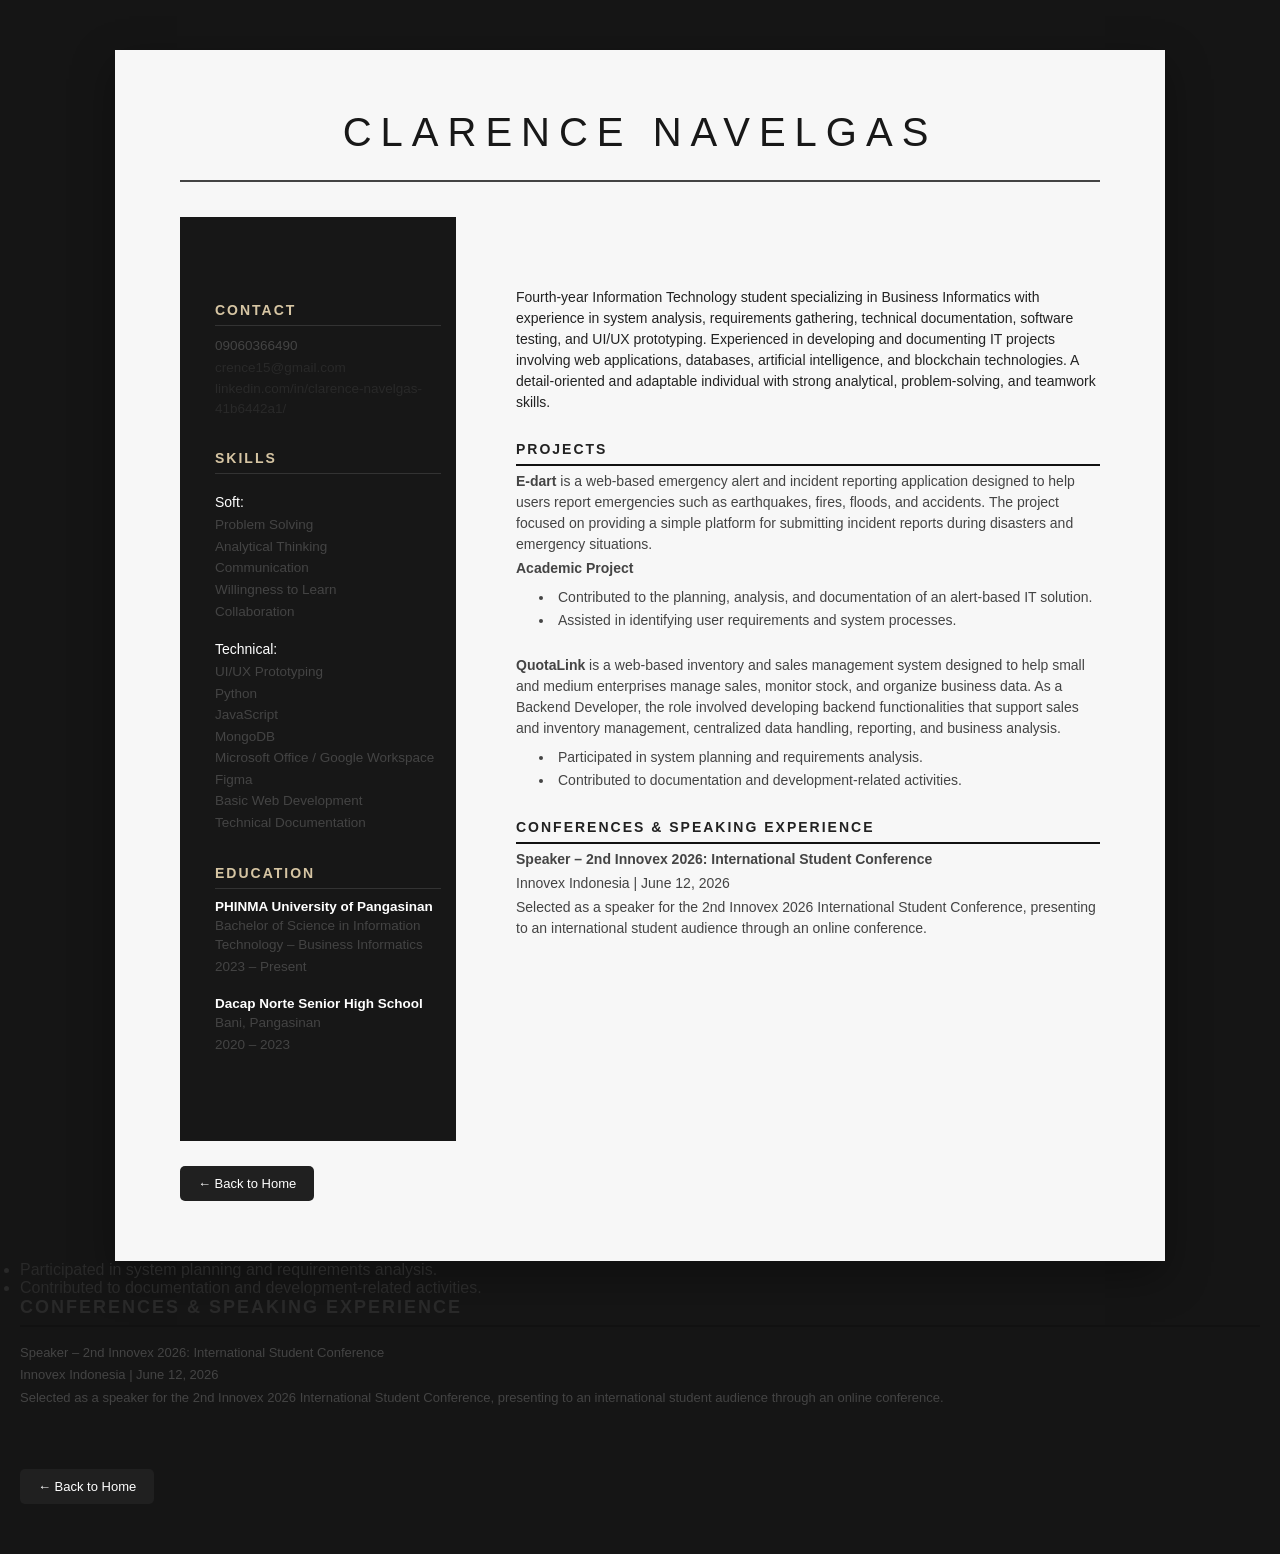
==== commit 83845886: "Update clarence.html" ====
--- a/clarence.html
+++ b/clarence.html
@@ -1,53 +1,25 @@
 <!DOCTYPE html>
 <html lang="en">
-
 <head>
     <meta charset="UTF-8">
-
-    <meta name="viewport"
-          content="width=device-width, initial-scale=1.0">
-
+    <meta name="viewport" content="width=device-width, initial-scale=1.0">
     <title>Clarence Navelgas | CV</title>
-
     <link rel="stylesheet" href="./style.css">
 </head>
 
-
 <body class="clarence-page">
 
     <div class="cv">
 
-
-        <!-- =========================
-             HEADER
-        ========================== -->
-
         <header class="cv-header">
-
             <h1>CLARENCE NAVELGAS</h1>
-
         </header>
 
-
-
-        <!-- =========================
-             CV CONTENT
-        ========================== -->
-
         <div class="cv-grid">
 
-
-            <!-- =========================
-                 LEFT COLUMN
-            ========================== -->
-
             <aside class="cv-left">
 
-
-                <!-- CONTACT -->
-
-                <section class="cv-section">
-
+                <section class="cv-section">
                     <h2>CONTACT</h2>
 
                     <p>09060366490</p>
@@ -65,29 +37,19 @@
                             linkedin.com/in/clarence-navelgas-41b6442a1/
                         </a>
                     </p>
-
-                </section>
-
-
-
-                <!-- SKILLS -->
-
-                <section class="cv-section">
-
+                </section>
+
+                <section class="cv-section">
                     <h2>SKILLS</h2>
 
-
                     <h3>Soft:</h3>
-
                     <p>Problem Solving</p>
                     <p>Analytical Thinking</p>
                     <p>Communication</p>
                     <p>Willingness to Learn</p>
                     <p>Collaboration</p>
 
-
                     <h3>Technical:</h3>
-
                     <p>UI/UX Prototyping</p>
                     <p>Python</p>
                     <p>JavaScript</p>
@@ -96,222 +58,169 @@
                     <p>Figma</p>
                     <p>Basic Web Development</p>
                     <p>Technical Documentation</p>
-
-                </section>
-
-
-
-                <!-- EDUCATION -->
-
-                <section class="cv-section">
-
+                </section>
+
+                <section class="cv-section">
                     <h2>EDUCATION</h2>
 
-
                     <div class="education-item">
-
-                        <strong>
-                            PHINMA University of Pangasinan
-                        </strong>
-
+                        <strong>PHINMA University of Pangasinan</strong>
                         <p>
-                            Bachelor of Science in
-                            Information Technology –
+                            Bachelor of Science in Information Technology –
                             Business Informatics
                         </p>
-
                         <p>2023 – Present</p>
-
-                    </div>
-
+                    </div>
 
                     <div class="education-item">
-
-                        <strong>
-                            Dacap Norte Senior High School
-                        </strong>
-
+                        <strong>Dacap Norte Senior High School</strong>
                         <p>Bani, Pangasinan</p>
-
                         <p>2020 – 2023</p>
-
-                    </div>
-
-                </section>
-
+                    </div>
+                </section>
 
             </aside>
 
-
-
-            <!-- =========================
-                 RIGHT COLUMN
-            ========================== -->
-
             <main class="cv-right">
 
-
-                <!-- PROFILE -->
-
                 <section class="cv-profile">
-
-                    <p>
-                        Fourth-year Information Technology student
-                        specializing in Business Informatics with
-                        experience in system analysis, requirements
-                        gathering, technical documentation, software
-                        testing, and UI/UX prototyping. Experienced
-                        in developing and documenting IT projects
-                        involving web applications, databases,
-                        artificial intelligence, and blockchain
-                        technologies. A detail-oriented and adaptable
-                        individual with strong analytical,
-                        problem-solving, and teamwork skills.
-                    </p>
-
-                </section>
-
-
-
-                <!-- PROJECTS -->
-
-                <section class="cv-section">
-
+                    <p>
+                        Fourth-year Information Technology student specializing in
+                        Business Informatics with experience in system analysis,
+                        requirements gathering, technical documentation, software
+                        testing, and UI/UX prototyping. Experienced in developing
+                        and documenting IT projects involving web applications,
+                        databases, artificial intelligence, and blockchain
+                        technologies. A detail-oriented and adaptable individual
+                        with strong analytical, problem-solving, and teamwork skills.
+                    </p>
+                </section>
+
+                <section class="cv-section">
                     <h2>PROJECTS</h2>
 
-
-                    <!-- E-DART -->
-
                     <div class="project">
-
                         <p>
-                            <strong>E-dart</strong> is a web-based
-                            emergency alert and incident reporting
-                            application designed to help users report
-                            emergencies such as earthquakes, fires,
-                            floods, and accidents. The project focused
-                            on providing a simple platform for
-                            submitting incident reports during
-                            disasters and emergency situations.
+                            <strong>E-dart</strong> is a web-based emergency alert
+                            and incident reporting application designed to help users
+                            report emergencies such as earthquakes, fires, floods,
+                            and accidents. The project focused on providing a simple
+                            platform for submitting incident reports during disasters
+                            and emergency situations.
                         </p>
 
-
+                        <p><strong>Academic Project</strong></p>
+
+                        <ul>
+                            <li>
+                                Contributed to the planning, analysis, and
+                                documentation of an alert-based IT solution.
+                            </li>
+                            <li>
+                                Assisted in identifying user requirements and
+                                system processes.
+                            </li>
+                        </ul>
+                    </div>
+
+                    <div class="project">
                         <p>
-                            <strong>Academic Project</strong>
+                            <strong>QuotaLink</strong> is a web-based inventory and
+                            sales management system designed to help small and medium
+                            enterprises manage sales, monitor stock, and organize
+                            business data. As a Backend Developer, the role involved
+                            developing backend functionalities that support sales
+                            and inventory management, centralized data handling,
+                            reporting, and business analysis.
                         </p>
 
-
                         <ul>
-
-                            <li>
-                                Contributed to the planning, analysis,
-                                and documentation of an alert-based
-                                IT solution.
-                            </li>
-
-                            <li>
-                                Assisted in identifying user
-                                requirements and system processes.
-                            </li>
-
-                        </ul>
-
-                    </div>
-
-
-
-                    <!-- QUOTALINK -->
-
-                    <div class="project">
-
-                        <p>
-                            <strong>QuotaLink</strong> is a web-based
-                            inventory and sales management system
-                            designed to help small and medium
-                            enterprises manage sales, monitor stock,
-                            and organize business data. As a Backend
-                            Developer, the role involved developing
-                            backend functionalities that support
-                            sales and inventory management,
-                            centralized data handling, reporting,
-                            and business analysis.
-                        </p>
-
-
-                        <ul>
-
-                            <li>
-                                Participated in system planning and
-                                requirements analysis.
-                            </li>
-
+                            <li>
+                                Participated in system planning and requirements
+                                analysis.
+                            </li>
                             <li>
                                 Contributed to documentation and
                                 development-related activities.
                             </li>
-
                         </ul>
-
-                    </div>
-
-                </section>
-
-
-
-                <!-- CONFERENCE -->
-
-                <section class="cv-section">
-
-                    <h2>
-                        CONFERENCES &amp; SPEAKING EXPERIENCE
-                    </h2>
-
+                    </div>
+                </section>
+
+                <section class="cv-section">
+                    <h2>CONFERENCES &amp; SPEAKING EXPERIENCE</h2>
 
                     <p>
                         <strong>
-                            Speaker – 2nd Innovex 2026:
-                            International Student Conference
+                            Speaker – 2nd Innovex 2026: International Student Conference
                         </strong>
                     </p>
 
+                    <p>Innovex Indonesia | June 12, 2026</p>
+
+                    <p>
+                        Selected as a speaker for the 2nd Innovex 2026 International
+                        Student Conference, presenting to an international student
+                        audience through an online conference.
+                    </p>
+                </section>
+
+            </main>
+
+        </div>
+
+        <div class="cv-navigation">
+            <a href="./index.html" class="back-btn">← Back to Home</a>
+        </div>
+
+    </div>
+
+</body>
+</html>
+                        <ul>
+                            <li>
+                                Participated in system planning and requirements
+                                analysis.
+                            </li>
+
+                            <li>
+                                Contributed to documentation and
+                                development-related activities.
+                            </li>
+                        </ul>
+
+                    </div>
+
+                </section>
+
+
+                <section class="cv-section">
+
+                    <h2>CONFERENCES &amp; SPEAKING EXPERIENCE</h2>
+
+                    <p>
+                        Speaker – 2nd Innovex 2026: International Student Conference
+                    </p>
 
                     <p>
                         Innovex Indonesia | June 12, 2026
                     </p>
 
-
-                    <p>
-                        Selected as a speaker for the 2nd Innovex
-                        2026 International Student Conference,
-                        presenting to an international student
+                    <p>
+                        Selected as a speaker for the 2nd Innovex 2026 International
+                        Student Conference, presenting to an international student
                         audience through an online conference.
                     </p>
 
                 </section>
 
-
             </main>
 
         </div>
 
-
-
-        <!-- =========================
-             NAVIGATION
-        ========================== -->
-
-        <div class="cv-navigation">
-
-            <a href="./index.html"
-               class="back-btn">
-                ← Back to Home
-            </a>
-
-        </div>
-
+        <a href="index.html" class="back-btn">← Back to Home</a>
 
     </div>
 
 </body>
-
 </html>
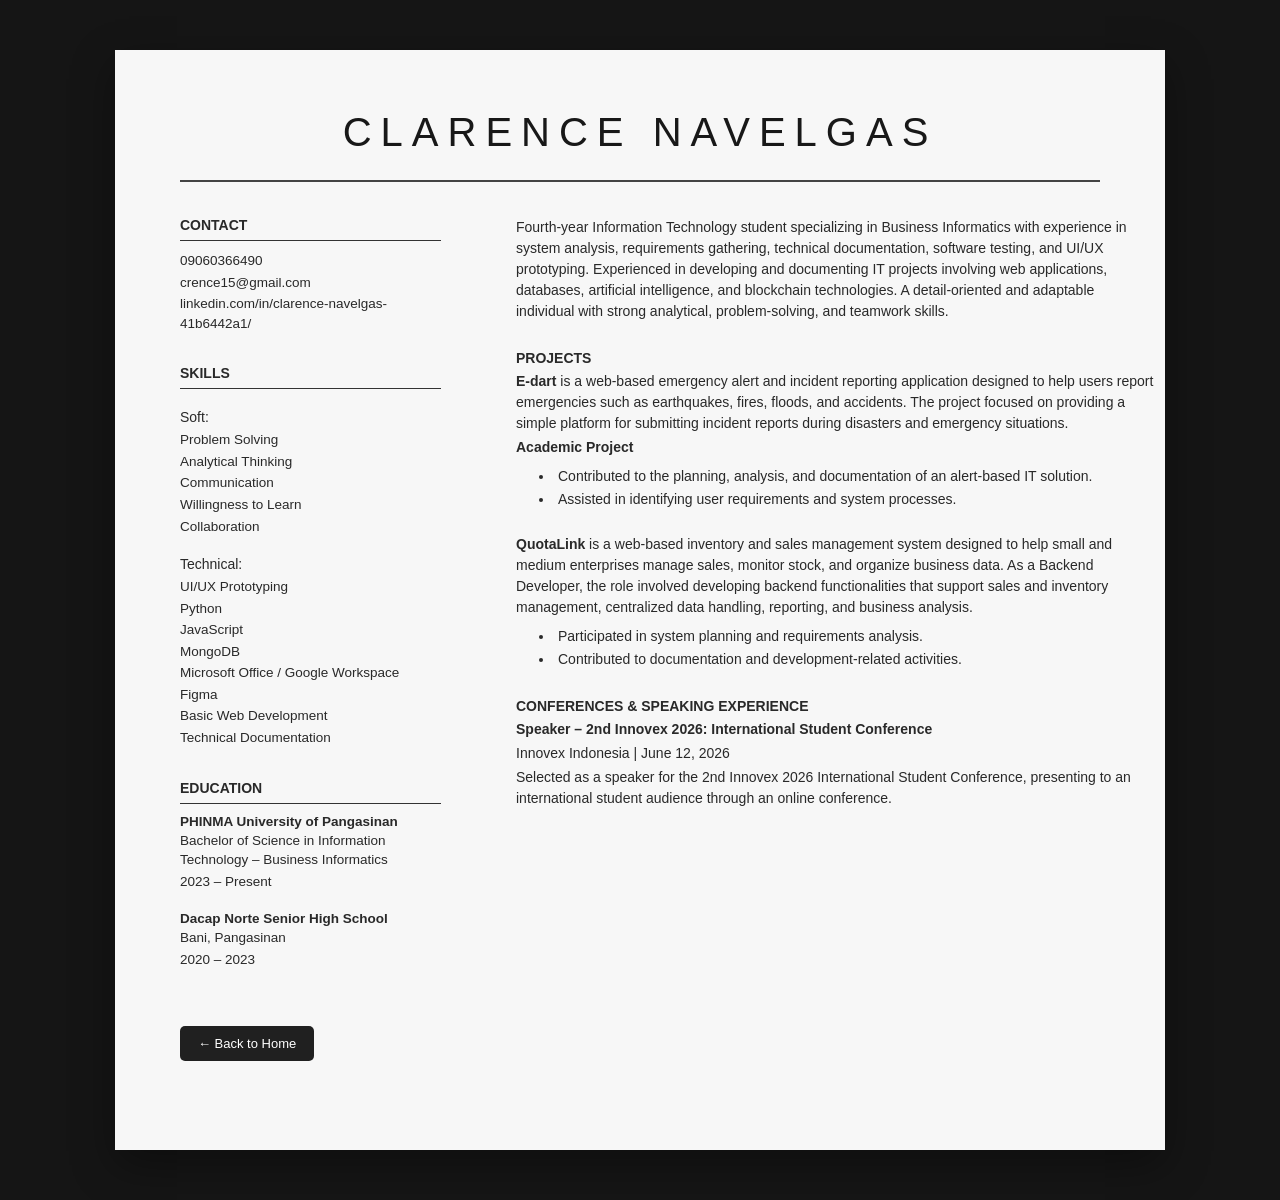
==== commit 9342a985: "Update clarence.html" ====
--- a/clarence.html
+++ b/clarence.html
@@ -177,50 +177,3 @@
 
 </body>
 </html>
-                        <ul>
-                            <li>
-                                Participated in system planning and requirements
-                                analysis.
-                            </li>
-
-                            <li>
-                                Contributed to documentation and
-                                development-related activities.
-                            </li>
-                        </ul>
-
-                    </div>
-
-                </section>
-
-
-                <section class="cv-section">
-
-                    <h2>CONFERENCES &amp; SPEAKING EXPERIENCE</h2>
-
-                    <p>
-                        Speaker – 2nd Innovex 2026: International Student Conference
-                    </p>
-
-                    <p>
-                        Innovex Indonesia | June 12, 2026
-                    </p>
-
-                    <p>
-                        Selected as a speaker for the 2nd Innovex 2026 International
-                        Student Conference, presenting to an international student
-                        audience through an online conference.
-                    </p>
-
-                </section>
-
-            </main>
-
-        </div>
-
-        <a href="index.html" class="back-btn">← Back to Home</a>
-
-    </div>
-
-</body>
-</html>
--- a/style.css
+++ b/style.css
@@ -382,2240 +382,7 @@
     font-size: 13px;
 }
 
-
-/* =====================================================
-   ORIGINAL CV VIEWER
-===================================================== */
-
-.cv-page {
-    background: #07111f;
-}
-
-
-.cv-navbar {
-    min-height: 75px;
-
-    padding: 15px 5%;
-
-    display: flex;
-
-    align-items: center;
-
-    justify-content: space-between;
-
-    gap: 20px;
-
-    position: sticky;
-
-    top: 0;
-
-    background:
-        rgba(7, 17, 31, 0.96);
-
-    border-bottom:
-        1px solid rgba(255, 255, 255, 0.08);
-
-    z-index: 100;
-}
-
-
-.cv-name {
-    font-weight: bold;
-}
-
-
-.back-button,
-.switch-button {
-    color: #60a5fa;
-
-    font-size: 14px;
-
-    font-weight: bold;
-}
-
-
-.cv-viewer {
-    padding: 55px 20px 80px;
-}
-
-
-.cv-heading {
-    text-align: center;
-
-    margin-bottom: 40px;
-}
-
-
-.cv-heading > p {
-    color: #60a5fa;
-
-    font-size: 11px;
-
-    letter-spacing: 4px;
-
-    font-weight: bold;
-
-    margin-bottom: 10px;
-}
-
-
-.cv-heading h1 {
-    font-size:
-        clamp(30px, 5vw, 48px);
-
-    margin-bottom: 5px;
-}
-
-
-.cv-heading span {
-    color: #94a3b8;
-}
-
-
-.cv-images {
-    width: 100%;
-
-    max-width: 1000px;
-
-    margin: auto;
-
-    display: flex;
-
-    flex-direction: column;
-
-    gap: 30px;
-}
-
-
-.cv-images img {
-    width: 100%;
-
-    height: auto;
-
-    display: block;
-
-    background: white;
-
-    box-shadow:
-        0 15px 50px
-        rgba(0, 0, 0, 0.5);
-}
-
-
-.bottom-navigation {
-    max-width: 1000px;
-
-    margin: 40px auto 0;
-
-    display: flex;
-
-    justify-content: space-between;
-
-    gap: 20px;
-}
-
-
-.bottom-navigation a {
-    color: #60a5fa;
-
-    font-weight: bold;
-}
-
-
-/* =====================================================
-   CLARENCE CV
-===================================================== */
-
-.clarence-cv {
-    background: #f4f4f4;
-
-    color: #111;
-}
-
-
-.cv-topbar {
-    background: #0b0b0b;
-
-    padding: 18px 5%;
-
-    display: flex;
-
-    justify-content: space-between;
-
-    align-items: center;
-
-    gap: 20px;
-
-    color: white;
-}
-
-
-.cv-topbar a {
-    color: white;
-
-    font-size: 13px;
-}
-
-
-.cv-topbar a:hover {
-    color: #d6c5a3;
-}
-
-
-.cv-paper {
-    max-width: 1100px;
-
-    margin: 40px auto;
-
-    background: #ffffff;
-
-    display: grid;
-
-    grid-template-columns:
-        35% 65%;
-
-    min-height: 1350px;
-
-    box-shadow:
-        0 10px 40px
-        rgba(0, 0, 0, 0.15);
-}
-
-
-.cv-left {
-    background: #171717;
-
-    color: #ffffff;
-
-    padding: 55px 35px;
-}
-
-
-.cv-photo {
-    width: 190px;
-    height: 190px;
-
-    margin: 0 auto 30px;
-
-    border-radius: 50%;
-
-    overflow: hidden;
-
-    border: 5px solid #ffffff;
-}
-
-
-.cv-photo img {
-    width: 100%;
-    height: 100%;
-
-    object-fit: cover;
-}
-
-
-.cv-left h1 {
-    text-align: center;
-
-    font-size: 27px;
-
-    line-height: 1.1;
-
-    margin-bottom: 8px;
-}
-
-
-.cv-left .job-title {
-    text-align: center;
-
-    color: #d6c5a3;
-
-    font-size: 13px;
-
-    margin-bottom: 35px;
-}
-
-
-.cv-left h2 {
-    color: #d6c5a3;
-
-    font-size: 15px;
-
-    letter-spacing: 1px;
-
-    margin-top: 30px;
-
-    margin-bottom: 12px;
-
-    border-bottom:
-        1px solid #555;
-
-    padding-bottom: 7px;
-}
-
-
-.cv-left p,
-.cv-left li {
-    font-size: 12px;
-
-    line-height: 1.7;
-
-    color: #e7e7e7;
-}
-
-
-.cv-left ul {
-    padding-left: 18px;
-}
-
-
-.cv-right {
-    padding: 70px 55px;
-
-    color: #222;
-}
-
-
-.cv-right .big-name {
-    font-size: 48px;
-
-    line-height: 1;
-
-    margin-bottom: 8px;
-}
-
-
-.cv-right .big-name span {
-    color: #8a7654;
-}
-
-
-.cv-right .headline {
-    letter-spacing: 3px;
-
-    font-size: 14px;
-
-    color: #777;
-
-    margin-bottom: 50px;
-}
-
-
-.cv-section {
-    margin-bottom: 35px;
-}
-
-
-.cv-section h2 {
-    font-size: 18px;
-
-    letter-spacing: 2px;
-
-    margin-bottom: 15px;
-
-    padding-bottom: 7px;
-
-    border-bottom:
-        2px solid #111;
-}
-
-
-.cv-section p,
-.cv-section li {
-    font-size: 13px;
-
-    line-height: 1.7;
-
-    color: #444;
-}
-
-
-.cv-item {
-    margin-bottom: 20px;
-}
-
-
-.cv-item h3 {
-    font-size: 15px;
-
-    margin-bottom: 4px;
-}
-
-
-.cv-item .date {
-    color: #8a7654;
-
-    font-size: 11px;
-
-    font-weight: bold;
-
-    letter-spacing: 1px;
-}
-
-
-/* =====================================================
-   KLEIN CV
-   Blue / Gray Design
-===================================================== */
-
-body.klein-page {
-    margin: 0;
-
-    padding: 35px 15px 60px;
-
-    background: #111820;
-
-    font-family:
-        Arial,
-        Helvetica,
-        sans-serif;
-
-    color: #222;
-}
-
-
-/* KLEIN TOP WEBSITE NAVIGATION */
-
-.klein-site-nav {
-    width: 100%;
-
-    max-width: 1100px;
-
-    margin: 0 auto 20px;
-
-    display: flex;
-
-    justify-content: space-between;
-
-    align-items: center;
-
-    gap: 15px;
-}
-
-
-.klein-site-nav a {
-    padding: 11px 18px;
-
-    background: #345875;
-
-    color: #ffffff;
-
-    border-radius: 6px;
-
-    font-size: 13px;
-
-    font-weight: bold;
-
-    transition: 0.25s;
-}
-
-
-.klein-site-nav a:hover {
-    background: #3475b6;
-}
-
-
-/* KLEIN CV PAPER */
-
-.klein-cv {
-    width: 100%;
-
-    max-width: 1100px;
-
-    margin: 0 auto 40px;
-
-    background: #ffffff;
-
-    overflow: hidden;
-
-    box-shadow:
-        0 15px 45px
-        rgba(0, 0, 0, 0.45);
-}
-
-
-/* BLUE HEADER DESIGN */
-
-.klein-top-bar {
-    width: 100%;
-
-    height: 90px;
-
-    display: grid;
-
-    grid-template-columns:
-        28% 13% 59%;
-}
-
-
-.klein-blue-dark {
-    background: #345875;
-}
-
-
-.klein-blue-medium {
-    background: #3475b6;
-}
-
-
-.klein-blue-light {
-    background: #6599ce;
-}
-
-
-/* MAIN KLEIN LAYOUT */
-
-.klein-layout {
-    width: 100%;
-
-    display: grid;
-
-    grid-template-columns:
-        31% 69%;
-
-    align-items: stretch;
-}
-
-
-/* =====================================================
-   KLEIN LEFT SIDEBAR
-===================================================== */
-
-.klein-sidebar {
-    background: #eeeeee;
-
-    padding: 10px 12px 40px;
-
-    color: #111;
-}
-
-
-/* PROFILE PHOTO */
-
-.klein-photo {
-    width: 190px;
-    height: 190px;
-
-    margin: 0 auto 12px;
-
-    border-radius: 50%;
-
-    background: #ffffff;
-
-    overflow: hidden;
-}
-
-
-.klein-photo img {
-    width: 100%;
-    height: 100%;
-
-    object-fit: cover;
-
-    display: block;
-}
-
-
-/* SIDEBAR NAME */
-
-.klein-sidebar-name {
-    text-align: center;
-
-    margin-bottom: 15px;
-}
-
-
-.klein-sidebar-name h2 {
-    margin: 0 0 6px;
-
-    color: #111;
-
-    font-size: 21px;
-
-    line-height: 1.15;
-}
-
-
-.klein-sidebar-name p {
-    margin: 0;
-
-    color: #111;
-
-    font-size: 14px;
-
-    font-weight: bold;
-}
-
-
-/* SIDEBAR SECTIONS */
-
-.klein-side-section {
-    margin-bottom: 15px;
-}
-
-
-.klein-side-section h3 {
-    margin: 0 0 5px;
-
-    color: #345875;
-
-    font-size: 20px;
-
-    line-height: 1.05;
-}
-
-
-.klein-side-section p {
-    margin: 2px 0;
-
-    color: #222;
-
-    font-size: 14px;
-
-    line-height: 1.25;
-
-    overflow-wrap: anywhere;
-}
-
-
-.klein-side-section strong {
-    display: block;
-
-    color: #111;
-
-    font-size: 14px;
-
-    line-height: 1.2;
-}
-
-
-.klein-side-section ul {
-    margin: 4px 0 0;
-
-    padding-left: 22px;
-}
-
-
-.klein-side-section li {
-    color: #222;
-
-    font-size: 14px;
-
-    line-height: 1.25;
-}
-
-
-/* =====================================================
-   KLEIN RIGHT SIDE
-===================================================== */
-
-.klein-main {
-    background: #ffffff;
-
-    padding: 28px 20px 45px;
-
-    color: #222;
-}
-
-
-/* KLEIN NAME HEADER */
-
-.klein-header {
-    margin-bottom: 27px;
-}
-
-
-.klein-header h1 {
-    margin: 0;
-
-    color: #333333;
-
-    font-size: 38px;
-
-    font-weight: 600;
-
-    line-height: 1;
-
-    letter-spacing: 1px;
-}
-
-
-.klein-header h1 span {
-    color: #345875;
-}
-
-
-.klein-header p {
-    margin: 8px 0 0;
-
-    color: #444444;
-
-    font-size: 21px;
-
-    letter-spacing: 1px;
-}
-
-
-/* KLEIN CONTENT SECTIONS */
-
-.klein-section {
-    margin-bottom: 12px;
-}
-
-
-.klein-section > h2 {
-    margin: 0 0 6px;
-
-    padding-bottom: 3px;
-
-    color: #345875;
-
-    font-size: 21px;
-
-    line-height: 1.1;
-
-    border-bottom:
-        2px solid #345875;
-}
-
-
-.klein-section > h3 {
-    margin: 0;
-
-    color: #111;
-
-    font-size: 16px;
-
-    line-height: 1.2;
-}
-
-
-.klein-section > p {
-    margin: 2px 0;
-
-    color: #222;
-
-    font-size: 14px;
-
-    line-height: 1.3;
-}
-
-
-/* KLEIN PROJECTS */
-
-.klein-project {
-    margin-bottom: 10px;
-}
-
-
-.klein-project h3 {
-    margin: 0;
-
-    color: #111;
-
-    font-size: 17px;
-
-    line-height: 1.15;
-}
-
-
-.klein-project strong {
-    display: block;
-
-    margin-top: 1px;
-
-    color: #555;
-
-    font-size: 12px;
-}
-
-
-.klein-project em {
-    display: block;
-
-    margin-top: 1px;
-
-    color: #888;
-
-    font-size: 13px;
-}
-
-
-.klein-project ul {
-    margin: 3px 0 0;
-
-    padding-left: 25px;
-}
-
-
-.klein-project li {
-    color: #333;
-
-    font-size: 13px;
-
-    line-height: 1.25;
-}
-
-
-/* =====================================================
-   KLEIN PAGE TWO
-===================================================== */
-
-.klein-second-page {
-    margin-top: 35px;
-}
-
-
-.klein-page-two-sidebar {
-    min-height: 500px;
-
-    padding-top: 50px;
-}
-
-
-.klein-page-two-main {
-    min-height: 500px;
-
-    padding-top: 50px;
-}
-
-
-/* KLEIN BOTTOM BUTTON */
-
-.klein-bottom-navigation {
-    width: 100%;
-
-    max-width: 1100px;
-
-    margin: 20px auto 0;
-
-    display: flex;
-
-    justify-content: space-between;
-
-    gap: 15px;
-}
-
-
-.klein-bottom-navigation a {
-    padding: 11px 18px;
-
-    background: #345875;
-
-    color: #ffffff;
-
-    border-radius: 6px;
-
-    font-size: 13px;
-
-    font-weight: bold;
-
-    transition: 0.25s;
-}
-
-
-.klein-bottom-navigation a:hover {
-    background: #3475b6;
-}
-
-
-/* =====================================================
-   HOMEPAGE RESPONSIVE DESIGN
-===================================================== */
-
-@media screen and (max-width: 700px) {
-
-    .navbar {
-        padding: 0 20px;
-    }
-
-
-    .nav-links {
-        gap: 15px;
-    }
-
-
-    .hero {
-        min-height: 600px;
-    }
-
-
-    .hero h1 {
-        letter-spacing: -2px;
-    }
-
-
-    .profile-grid {
-        grid-template-columns: 1fr;
-    }
-
-
-    .profiles {
-        padding: 70px 20px;
-    }
-
-
-    .profile-image {
-        height: 350px;
-    }
-
-
-    .cv-navbar {
-        padding: 15px;
-    }
-
-
-    .cv-name {
-        display: none;
-    }
-
-
-    .cv-viewer {
-        padding: 40px 10px 60px;
-    }
-
-
-    .cv-images {
-        gap: 15px;
-    }
-
-
-    .bottom-navigation {
-        padding: 0 5px;
-
-        font-size: 12px;
-    }
-}
-
-
-/* =====================================================
-   CLARENCE RESPONSIVE
-===================================================== */
-
-@media screen and (max-width: 850px) {
-
-    .cv-paper {
-        margin: 0;
-
-        grid-template-columns: 1fr;
-
-        box-shadow: none;
-    }
-
-
-    .cv-left {
-        padding: 40px 25px;
-    }
-
-
-    .cv-right {
-        padding: 40px 25px;
-    }
-
-
-    .cv-right .big-name {
-        font-size: 36px;
-    }
-}
-
-
-/* =====================================================
-   KLEIN TABLET
-===================================================== */
-
-@media screen and (max-width: 850px) {
-
-    body.klein-page {
-        padding: 20px 10px 40px;
-    }
-
-
-    .klein-cv {
-        margin-bottom: 25px;
-    }
-
-
-    .klein-top-bar {
-        height: 65px;
-    }
-
-
-    .klein-layout {
-        grid-template-columns:
-            32% 68%;
-    }
-
-
-    .klein-photo {
-        width: 140px;
-        height: 140px;
-    }
-
-
-    .klein-header h1 {
-        font-size: 29px;
-    }
-
-
-    .klein-header p {
-        font-size: 16px;
-    }
-
-
-    .klein-sidebar-name h2 {
-        font-size: 16px;
-    }
-
-
-    .klein-sidebar-name p {
-        font-size: 11px;
-    }
-
-
-    .klein-side-section h3 {
-        font-size: 15px;
-    }
-
-
-    .klein-side-section p,
-    .klein-side-section strong,
-    .klein-side-section li {
-        font-size: 11px;
-    }
-
-
-    .klein-section > h2 {
-        font-size: 17px;
-    }
-
-
-    .klein-section > h3 {
-        font-size: 13px;
-    }
-
-
-    .klein-section > p {
-        font-size: 11px;
-    }
-
-
-    .klein-project h3 {
-        font-size: 14px;
-    }
-
-
-    .klein-project strong {
-        font-size: 10px;
-    }
-
-
-    .klein-project em {
-        font-size: 10px;
-    }
-
-
-    .klein-project li {
-        font-size: 10px;
-    }
-}
-
-
-/* =====================================================
-   KLEIN PHONE
-   Keeps the original CV two-column appearance
-===================================================== */
-
-@media screen and (max-width: 550px) {
-
-    body.klein-page {
-        padding: 10px 5px 30px;
-    }
-
-
-    .klein-site-nav {
-        margin-bottom: 10px;
-    }
-
-
-    .klein-site-nav a {
-        padding: 8px 10px;
-
-        font-size: 10px;
-    }
-
-
-    .klein-cv {
-        width: 100%;
-
-        margin-bottom: 15px;
-
-        box-shadow:
-            0 8px 25px
-            rgba(0, 0, 0, 0.35);
-    }
-
-
-    .klein-top-bar {
-        height: 42px;
-    }
-
-
-    .klein-layout {
-        grid-template-columns:
-            31% 69%;
-    }
-
-
-    .klein-sidebar {
-        padding: 5px 5px 20px;
-    }
-
-
-    .klein-photo {
-        width: 85px;
-        height: 85px;
-
-        margin-bottom: 6px;
-    }
-
-
-    .klein-sidebar-name {
-        margin-bottom: 8px;
-    }
-
-
-    .klein-sidebar-name h2 {
-        font-size: 9px;
-
-        line-height: 1.1;
-    }
-
-
-    .klein-sidebar-name p {
-        font-size: 6px;
-    }
-
-
-    .klein-side-section {
-        margin-bottom: 7px;
-    }
-
-
-    .klein-side-section h3 {
-        margin-bottom: 2px;
-
-        font-size: 9px;
-    }
-
-
-    .klein-side-section p,
-    .klein-side-section strong,
-    .klein-side-section li {
-        font-size: 6px;
-
-        line-height: 1.25;
-    }
-
-
-    .klein-side-section ul {
-        padding-left: 10px;
-    }
-
-
-    .klein-main {
-        padding: 15px 6px 25px;
-    }
-
-
-    .klein-header {
-        margin-bottom: 12px;
-    }
-
-
-    .klein-header h1 {
-        font-size: 17px;
-
-        letter-spacing: 0;
-    }
-
-
-    .klein-header p {
-        margin-top: 4px;
-
-        font-size: 8px;
-
-        letter-spacing: 0.5px;
-    }
-
-
-    .klein-section {
-        margin-bottom: 6px;
-    }
-
-
-    .klein-section > h2 {
-        margin-bottom: 3px;
-
-        padding-bottom: 1px;
-
-        font-size: 10px;
-
-        border-bottom-width: 1px;
-    }
-
-
-    .klein-section > h3 {
-        font-size: 7px;
-    }
-
-
-    .klein-section > p {
-        font-size: 6px;
-
-        line-height: 1.25;
-    }
-
-
-    .klein-project {
-        margin-bottom: 5px;
-    }
-
-
-    .klein-project h3 {
-        font-size: 7.5px;
-    }
-
-
-    .klein-project strong {
-        font-size: 5.5px;
-    }
-
-
-    .klein-project em {
-        font-size: 5.5px;
-    }
-
-
-    .klein-project ul {
-        margin-top: 1px;
-
-        padding-left: 10px;
-    }
-
-
-    .klein-project li {
-        font-size: 5.5px;
-
-        line-height: 1.25;
-    }
-
-
-    .klein-page-two-sidebar,
-    .klein-page-two-main {
-        min-height: 300px;
-
-        padding-top: 25px;
-    }
-
-
-    .klein-bottom-navigation a {
-        padding: 8px 10px;
-
-        font-size: 9px;
-    }
-}
-
-
-/* =====================================================
-   VERY SMALL PHONE
-===================================================== */
-
-@media screen and (max-width: 400px) {
-
-    .nav-links a:first-child {
-        display: none;
-    }
-
-
-    .hero h1 {
-        font-size: 42px;
-    }
-
-
-    .hero h2 {
-        font-size: 17px;
-    }
-
-
-    .section-heading h2 {
-        font-size: 30px;
-    }
-
-
-    .profile-image {
-        height: 300px;
-    }
-
-
-    .back-button,
-    .switch-button {
-        font-size: 12px;
-    }
-
-
-    .klein-photo {
-        width: 75px;
-        height: 75px;
-    }
-
-
-    .klein-header h1 {
-        font-size: 15px;
-    }
-}
-
-
-/* =====================================================
-   PRINT CV
-===================================================== */
-
-@media print {
-
-    body,
-    body.klein-page {
-        background: white;
-
-        padding: 0;
-    }
-
-
-    .navbar,
-    .cv-navbar,
-    .cv-topbar,
-    .klein-site-nav,
-    .klein-bottom-navigation,
-    footer {
-        display: none !important;
-    }
-
-
-    .klein-cv {
-        width: 100%;
-
-        max-width: none;
-
-        margin: 0;
-
-        box-shadow: none;
-
-        page-break-after: always;
-    }
-
-
-    .klein-cv:last-of-type {
-        page-break-after: auto;
-    }
-
-
-    .cv-paper {
-        margin: 0;
-
-        box-shadow: none;
-    }
-}    background: #111e31;
-    border: 1px solid rgba(255, 255, 255, 0.08);
-    border-radius: 18px;
-    overflow: hidden;
-    transition: 0.35s;
-}
-
-.profile-card:hover {
-    transform: translateY(-8px);
-    border-color: #3b82f6;
-    box-shadow: 0 20px 50px rgba(0, 0, 0, 0.4);
-}
-
-.profile-image {
-    width: 100%;
-    height: 330px;
-    background: #18273b;
-    overflow: hidden;
-}
-
-.profile-image img {
-    width: 100%;
-    height: 100%;
-    object-fit: cover;
-    transition: 0.4s;
-}
-
-.profile-card:hover .profile-image img {
-    transform: scale(1.05);
-}
-
-.profile-info {
-    padding: 25px;
-}
-
-.student {
-    color: #60a5fa !important;
-    font-size: 11px;
-    letter-spacing: 2px;
-    font-weight: bold;
-    margin-bottom: 8px;
-}
-
-.profile-info h3 {
-    font-size: 25px;
-    margin-bottom: 10px;
-}
-
-.profile-info > p {
-    color: #94a3b8;
-    line-height: 1.6;
-}
-
-.view-cv {
-    display: flex;
-    justify-content: space-between;
-    align-items: center;
-    margin-top: 25px;
-    padding-top: 18px;
-    border-top: 1px solid rgba(255, 255, 255, 0.08);
-    font-weight: bold;
-}
-
-.view-cv span {
-    color: #60a5fa;
-    font-size: 22px;
-}
-
-footer {
-    padding: 30px;
-    text-align: center;
-    background: #050b14;
-    color: #64748b;
-    font-size: 13px;
-}
-
-.cv-page {
-    background: #07111f;
-}
-
-.cv-navbar {
-    min-height: 75px;
-    padding: 15px 5%;
-    display: flex;
-    align-items: center;
-    justify-content: space-between;
-    gap: 20px;
-    position: sticky;
-    top: 0;
-    background: rgba(7, 17, 31, 0.96);
-    border-bottom: 1px solid rgba(255, 255, 255, 0.08);
-    z-index: 100;
-}
-
-.cv-name {
-    font-weight: bold;
-}
-
-.back-button,
-.switch-button {
-    color: #60a5fa;
-    font-size: 14px;
-    font-weight: bold;
-}
-
-.cv-viewer {
-    padding: 55px 20px 80px;
-}
-
-.cv-heading {
-    text-align: center;
-    margin-bottom: 40px;
-}
-
-.cv-heading > p {
-    color: #60a5fa;
-    font-size: 11px;
-    letter-spacing: 4px;
-    font-weight: bold;
-    margin-bottom: 10px;
-}
-
-.cv-heading h1 {
-    font-size: clamp(30px, 5vw, 48px);
-    margin-bottom: 5px;
-}
-
-.cv-heading span {
-    color: #94a3b8;
-}
-
-.cv-images {
-    width: 100%;
-    max-width: 1000px;
-    margin: auto;
-    display: flex;
-    flex-direction: column;
-    gap: 30px;
-}
-
-.cv-images img {
-    width: 100%;
-    height: auto;
-    display: block;
-    background: white;
-    box-shadow: 0 15px 50px rgba(0, 0, 0, 0.5);
-}
-
-.bottom-navigation {
-    max-width: 1000px;
-    margin: 40px auto 0;
-    display: flex;
-    justify-content: space-between;
-    gap: 20px;
-}
-
-.bottom-navigation a {
-    color: #60a5fa;
-    font-weight: bold;
-}
-
-body.clarence-page {
-    margin: 0;
-    padding: 40px 20px;
-    background: #111;
-    color: #222;
-    font-family: Arial, Helvetica, sans-serif;
-}
-
-.clarence-cv {
-    width: 100%;
-    max-width: 1050px;
-    min-height: 1050px;
-    margin: 0 auto;
-    padding: 55px 60px;
-    background: #f5f5f5;
-    color: #222;
-    box-shadow: 0 15px 45px rgba(0, 0, 0, 0.4);
-}
-
-.clarence-header {
-    text-align: center;
-    padding-bottom: 22px;
-    margin-bottom: 35px;
-    border-bottom: 2px solid #333;
-}
-
-.clarence-header h1 {
-    margin: 0;
-    color: #222;
-    font-size: 40px;
-    font-weight: 400;
-    letter-spacing: 9px;
-}
-
-.clarence-layout {
-    display: grid;
-    grid-template-columns: 30% 1fr;
-    gap: 55px;
-}
-
-.clarence-left,
-.clarence-right {
-    min-width: 0;
-}
-
-.clarence-section {
-    margin-bottom: 30px;
-}
-
-.clarence-section h2 {
-    margin: 0 0 10px;
-    color: #222;
-    font-size: 14px;
-    font-weight: 700;
-}
-
-.clarence-left .clarence-section h2 {
-    padding-bottom: 7px;
-    border-bottom: 1px solid #333;
-}
-
-.clarence-section h3 {
-    margin: 18px 0 4px;
-    color: #222;
-    font-size: 14px;
-    font-weight: 400;
-}
-
-.clarence-cv p {
-    margin: 2px 0;
-    color: #222;
-    font-size: 14px;
-    line-height: 1.5;
-}
-
-.clarence-cv a {
-    color: #222;
-}
-
-.clarence-left a {
-    overflow-wrap: anywhere;
-}
-
-.clarence-education {
-    margin-bottom: 20px;
-}
-
-.clarence-education strong {
-    display: block;
-    color: #222;
-    font-size: 14px;
-    margin-bottom: 3px;
-}
-
-.clarence-about {
-    margin-bottom: 30px;
-}
-
-.clarence-project {
-    margin-bottom: 25px;
-}
-
-.clarence-project ul {
-    margin: 8px 0 0 35px;
-    padding-left: 15px;
-}
-
-.clarence-project li {
-    color: #222;
-    font-size: 14px;
-    line-height: 1.5;
-    margin-bottom: 3px;
-}
-
-.clarence-back {
-    display: inline-block;
-    margin-top: 10px;
-    padding: 11px 18px;
-    background: #222;
-    color: #fff !important;
-    border-radius: 5px;
-    font-size: 13px;
-    font-weight: bold;
-}
-
-@media (max-width: 700px) {
-    .navbar {
-        padding: 0 20px;
-    }
-
-    .nav-links {
-        gap: 15px;
-    }
-
-    .hero {
-        min-height: 600px;
-    }
-
-    .hero h1 {
-        letter-spacing: -2px;
-    }
-
-    .profile-grid {
-        grid-template-columns: 1fr;
-    }
-
-    .profiles {
-        padding: 70px 20px;
-    }
-
-    .profile-image {
-        height: 350px;
-    }
-
-    .cv-navbar {
-        padding: 15px;
-    }
-
-    .cv-name {
-        display: none;
-    }
-
-    .cv-viewer {
-        padding: 40px 10px 60px;
-    }
-
-    .cv-images {
-        gap: 15px;
-    }
-
-    .bottom-navigation {
-        padding: 0 5px;
-        font-size: 12px;
-    }
-
-    body.clarence-page {
-        padding: 15px;
-        background: #111;
-    }
-
-    .clarence-cv {
-        min-height: auto;
-        padding: 35px 25px;
-    }
-
-    .clarence-header {
-        margin-bottom: 30px;
-    }
-
-    .clarence-header h1 {
-        font-size: 26px;
-        letter-spacing: 4px;
-        line-height: 1.3;
-    }
-
-    .clarence-layout {
-        grid-template-columns: 1fr;
-        gap: 5px;
-    }
-
-    .clarence-about {
-        margin-top: 5px;
-    }
-}
-
-@media (max-width: 400px) {
-    .nav-links a:first-child {
-        display: none;
-    }
-
-    .hero h1 {
-        font-size: 42px;
-    }
-
-    .hero h2 {
-        font-size: 17px;
-    }
-
-    .section-heading h2 {
-        font-size: 30px;
-    }
-
-    .profile-image {
-        height: 300px;
-    }
-
-    .back-button,
-    .switch-button {
-        font-size: 12px;
-    }
-
-    .clarence-cv {
-        padding: 28px 18px;
-    }
-
-    .clarence-header h1 {
-        font-size: 23px;
-        letter-spacing: 3px;
-    }
-}
-
-@media print {
-    body.clarence-page {
-        padding: 0;
-        background: white;
-    }
-
-    .clarence-cv {
-        max-width: none;
-        min-height: 0;
-        padding: 30px 40px;
-        box-shadow: none;
-    }
-
-    .clarence-back {
-        display: none;
-    }
-}    display: inline-block;
-
-    padding: 15px 25px;
-
-    background: #2563eb;
-
-    border-radius: 8px;
-
-    font-weight: bold;
-
-    transition: 0.3s;
-}
-
-
-.main-button:hover {
-    background: #3b82f6;
-
-    transform: translateY(-3px);
-}
-
-
-/* ==============================
-   PROFILE SECTION
-============================== */
-
-.profiles {
-    padding: 90px 7%;
-
-    background: #0b1626;
-}
-
-
-.section-heading {
-    text-align: center;
-
-    margin-bottom: 50px;
-}
-
-
-.section-heading > p {
-    color: #60a5fa;
-
-    font-size: 12px;
-
-    font-weight: bold;
-
-    letter-spacing: 3px;
-
-    margin-bottom: 10px;
-}
-
-
-.section-heading h2 {
-    font-size: 38px;
-
-    margin-bottom: 10px;
-}
-
-
-.section-heading span {
-    color: #94a3b8;
-}
-
-
-/* ==============================
-   PROFILE CARDS
-============================== */
-
-.profile-grid {
-    max-width: 950px;
-
-    margin: auto;
-
-    display: grid;
-
-    grid-template-columns:
-        repeat(2, 1fr);
-
-    gap: 30px;
-}
-
-
-.profile-card {
-    background: #111e31;
-
-    border:
-        1px solid rgba(255,255,255,0.08);
-
-    border-radius: 18px;
-
-    overflow: hidden;
-
-    transition: 0.35s;
-}
-
-
-.profile-card:hover {
-    transform: translateY(-8px);
-
-    border-color: #3b82f6;
-
-    box-shadow:
-        0 20px 50px
-        rgba(0,0,0,0.4);
-}
-
-
-/* PROFILE IMAGE */
-
-.profile-image {
-    width: 100%;
-
-    height: 330px;
-
-    background: #18273b;
-
-    overflow: hidden;
-}
-
-
-.profile-image img {
-    width: 100%;
-
-    height: 100%;
-
-    object-fit: cover;
-
-    transition: 0.4s;
-}
-
-
-.profile-card:hover
-.profile-image img {
-
-    transform: scale(1.05);
-}
-
-
-/* PROFILE INFO */
-
-.profile-info {
-    padding: 25px;
-}
-
-
-.student {
-    color: #60a5fa !important;
-
-    font-size: 11px;
-
-    letter-spacing: 2px;
-
-    font-weight: bold;
-
-    margin-bottom: 8px;
-}
-
-
-.profile-info h3 {
-    font-size: 25px;
-
-    margin-bottom: 10px;
-}
-
-
-.profile-info > p {
-    color: #94a3b8;
-
-    line-height: 1.6;
-}
-
-
-.view-cv {
-    display: flex;
-
-    justify-content: space-between;
-
-    align-items: center;
-
-    margin-top: 25px;
-
-    padding-top: 18px;
-
-    border-top:
-        1px solid rgba(255,255,255,0.08);
-
-    font-weight: bold;
-}
-
-
-.view-cv span {
-    color: #60a5fa;
-
-    font-size: 22px;
-}
-
-
-/* ==============================
-   FOOTER
-============================== */
-
-footer {
-    padding: 30px;
-
-    text-align: center;
-
-    background: #050b14;
-
-    color: #64748b;
-
-    font-size: 13px;
-}
-
-
-/* ==============================
-   CV PAGE
-============================== */
-
-.cv-page {
-    background: #07111f;
-}
-
-
-/* CV NAVBAR */
-
-.cv-navbar {
-    min-height: 75px;
-
-    padding: 15px 5%;
-
-    display: flex;
-
-    align-items: center;
-
-    justify-content: space-between;
-
-    gap: 20px;
-
-    position: sticky;
-
-    top: 0;
-
-    background:
-        rgba(7,17,31,0.96);
-
-    border-bottom:
-        1px solid rgba(255,255,255,0.08);
-
-    z-index: 100;
-}
-
-
-.cv-name {
-    font-weight: bold;
-}
-
-
-.back-button,
-.switch-button {
-    color: #60a5fa;
-
-    font-size: 14px;
-
-    font-weight: bold;
-}
-
-
-/* CV VIEWER */
-
-.cv-viewer {
-    padding:
-        55px 20px
-        80px;
-}
-
-
-.cv-heading {
-    text-align: center;
-
-    margin-bottom: 40px;
-}
-
-
-.cv-heading > p {
-    color: #60a5fa;
-
-    font-size: 11px;
-
-    letter-spacing: 4px;
-
-    font-weight: bold;
-
-    margin-bottom: 10px;
-}
-
-
-.cv-heading h1 {
-    font-size:
-        clamp(30px, 5vw, 48px);
-
-    margin-bottom: 5px;
-}
-
-
-.cv-heading span {
-    color: #94a3b8;
-}
-
-
-/* ==============================
-   ACTUAL CV IMAGES
-============================== */
-
-.cv-images {
-    width: 100%;
-
-    max-width: 1000px;
-
-    margin: auto;
-
-    display: flex;
-
-    flex-direction: column;
-
-    gap: 30px;
-}
-
-
-.cv-images img {
-    width: 100%;
-
-    height: auto;
-
-    display: block;
-
-    background: white;
-
-    box-shadow:
-        0 15px 50px
-        rgba(0,0,0,0.5);
-}
-
-
-/* ==============================
-   BOTTOM NAVIGATION
-============================== */
-
-.bottom-navigation {
-    max-width: 1000px;
-
-    margin: 40px auto 0;
-
-    display: flex;
-
-    justify-content: space-between;
-
-    gap: 20px;
-}
-
-
-.bottom-navigation a {
-    color: #60a5fa;
-
-    font-weight: bold;
-}
-
-
-/* ==============================
-   TABLET / PHONE
-============================== */
-
-@media (max-width: 700px) {
-
-    .navbar {
-        padding: 0 20px;
-    }
-
-
-    .nav-links {
-        gap: 15px;
-    }
-
-
-    .hero {
-        min-height: 600px;
-    }
-
-
-    .hero h1 {
-        letter-spacing: -2px;
-    }
-
-
-    .profile-grid {
-        grid-template-columns: 1fr;
-    }
-
-
-    .profiles {
-        padding:
-            70px 20px;
-    }
-
-
-    .profile-image {
-        height: 350px;
-    }
-
-
-    .cv-navbar {
-        padding: 15px;
-    }
-
-
-    .cv-name {
-        display: none;
-    }
-
-
-    .cv-viewer {
-        padding:
-            40px 10px
-            60px;
-    }
-
-
-    .cv-images {
-        gap: 15px;
-    }
-
-
-    .bottom-navigation {
-        padding: 0 5px;
-
-        font-size: 12px;
-    }
-
-}
-
-
-/* ==============================
-   SMALL PHONES
-============================== */
-
-@media (max-width: 400px) {
-
-    .nav-links a:first-child {
-        display: none;
-    }
-
-
-    .hero h1 {
-        font-size: 42px;
-    }
-
-
-    .hero h2 {
-        font-size: 17px;
-    }
-
-
-    .section-heading h2 {
-        font-size: 30px;
-    }
-
-
-    .profile-image {
-        height: 300px;
-    }
-
-
-    .back-button,
-    .switch-button {
-        font-size: 12px;
-    }
-
-}
+/* ===== CLARENCE CV ===== */
 * {
     margin: 0;
     padding: 0;
@@ -2856,769 +623,6 @@
 }
 
 /* ==========================================================
-   KLEIN CV — FINAL DESIGN OVERRIDES
-   ONLY affects <body class="klein-page">
-========================================================== */
-
-body.klein-page {
-    margin: 0;
-    padding: 40px 20px 60px;
-    background: #0b1118;
-    color: #222;
-    font-family: Arial, Helvetica, sans-serif;
-}
-
-
-/* ==========================================================
-   WEBSITE NAVIGATION
-========================================================== */
-
-body.klein-page .klein-site-nav {
-    width: 100%;
-    max-width: 1050px;
-
-    margin: 0 auto 20px;
-
-    display: flex;
-    align-items: center;
-    justify-content: space-between;
-
-    gap: 15px;
-}
-
-
-body.klein-page .klein-site-nav a {
-    display: inline-flex;
-    align-items: center;
-    justify-content: center;
-
-    padding: 11px 18px;
-
-    background: #345875;
-    color: #ffffff;
-
-    border-radius: 7px;
-
-    font-size: 13px;
-    font-weight: 700;
-
-    text-decoration: none;
-
-    transition:
-        background 0.25s ease,
-        transform 0.25s ease;
-}
-
-
-body.klein-page .klein-site-nav a:hover {
-    background: #3475b6;
-    transform: translateY(-2px);
-}
-
-
-/* ==========================================================
-   CV PAPER
-========================================================== */
-
-body.klein-page .klein-cv {
-    width: 100%;
-    max-width: 1050px;
-
-    margin: 0 auto 35px;
-
-    background: #ffffff;
-
-    overflow: hidden;
-
-    box-shadow:
-        0 20px 60px rgba(0, 0, 0, 0.35);
-}
-
-
-/* ==========================================================
-   BLUE HEADER
-========================================================== */
-
-body.klein-page .klein-top-bar {
-    width: 100%;
-    height: 82px;
-
-    display: grid;
-
-    grid-template-columns:
-        28% 13% 59%;
-}
-
-
-body.klein-page .klein-blue-dark {
-    background: #345875;
-}
-
-
-body.klein-page .klein-blue-medium {
-    background: #3475b6;
-}
-
-
-body.klein-page .klein-blue-light {
-    background: #6599ce;
-}
-
-
-/* ==========================================================
-   MAIN TWO COLUMN LAYOUT
-========================================================== */
-
-body.klein-page .klein-layout {
-    width: 100%;
-
-    display: grid;
-
-    grid-template-columns:
-        31% 69%;
-
-    align-items: stretch;
-}
-
-
-/* ==========================================================
-   LEFT SIDEBAR
-========================================================== */
-
-body.klein-page .klein-sidebar {
-    background: #eeeeee;
-
-    padding: 12px 20px 45px;
-
-    color: #111;
-
-    min-width: 0;
-}
-
-
-/* ==========================================================
-   PROFILE PHOTO
-========================================================== */
-
-body.klein-page .klein-photo {
-    width: 175px;
-    height: 175px;
-
-    margin: 0 auto 16px;
-
-    background: #ffffff;
-
-    border-radius: 50%;
-
-    overflow: hidden;
-
-    box-shadow:
-        0 3px 12px rgba(0, 0, 0, 0.08);
-}
-
-
-body.klein-page .klein-photo img {
-    width: 100%;
-    height: 100%;
-
-    display: block;
-
-    object-fit: cover;
-
-    object-position: center;
-}
-
-
-/* ==========================================================
-   SIDEBAR NAME
-========================================================== */
-
-body.klein-page .klein-sidebar-name {
-    text-align: center;
-
-    margin-bottom: 20px;
-}
-
-
-body.klein-page .klein-sidebar-name h2 {
-    margin: 0 0 6px;
-
-    color: #111;
-
-    font-size: 20px;
-    font-weight: 700;
-
-    line-height: 1.15;
-}
-
-
-body.klein-page .klein-sidebar-name p {
-    margin: 0;
-
-    color: #222;
-
-    font-size: 13px;
-    font-weight: 700;
-
-    line-height: 1.3;
-}
-
-
-/* ==========================================================
-   SIDEBAR SECTIONS
-========================================================== */
-
-body.klein-page .klein-side-section {
-    margin-bottom: 19px;
-}
-
-
-body.klein-page .klein-side-section h3 {
-    margin: 0 0 7px;
-
-    padding-bottom: 4px;
-
-    color: #345875;
-
-    font-size: 18px;
-    font-weight: 700;
-
-    line-height: 1.1;
-
-    border-bottom:
-        1px solid rgba(52, 88, 117, 0.35);
-}
-
-
-body.klein-page .klein-side-section p {
-    margin: 2px 0;
-
-    color: #222;
-
-    font-size: 13px;
-
-    line-height: 1.35;
-
-    overflow-wrap: anywhere;
-}
-
-
-body.klein-page .klein-side-section strong {
-    display: block;
-
-    margin-bottom: 3px;
-
-    color: #111;
-
-    font-size: 13px;
-    font-weight: 700;
-
-    line-height: 1.3;
-}
-
-
-body.klein-page .klein-side-section ul {
-    margin: 5px 0 0;
-
-    padding-left: 18px;
-}
-
-
-body.klein-page .klein-side-section li {
-    margin-bottom: 2px;
-
-    color: #222;
-
-    font-size: 13px;
-
-    line-height: 1.35;
-}
-
-
-/* ==========================================================
-   RIGHT SIDE
-========================================================== */
-
-body.klein-page .klein-main {
-    min-width: 0;
-
-    padding: 32px 30px 45px;
-
-    background: #ffffff;
-
-    color: #222;
-}
-
-
-/* ==========================================================
-   MAIN NAME HEADER
-========================================================== */
-
-body.klein-page .klein-header {
-    margin-bottom: 28px;
-}
-
-
-body.klein-page .klein-header h1 {
-    margin: 0;
-
-    color: #333333;
-
-    font-size: 37px;
-    font-weight: 600;
-
-    line-height: 1.05;
-
-    letter-spacing: 0.5px;
-}
-
-
-body.klein-page .klein-header h1 span {
-    color: #345875;
-}
-
-
-body.klein-page .klein-header p {
-    margin: 8px 0 0;
-
-    color: #444444;
-
-    font-size: 18px;
-
-    line-height: 1.2;
-
-    letter-spacing: 1px;
-}
-
-
-/* ==========================================================
-   MAIN SECTIONS
-========================================================== */
-
-body.klein-page .klein-section {
-    margin-bottom: 18px;
-}
-
-
-body.klein-page .klein-section > h2 {
-    margin: 0 0 8px;
-
-    padding-bottom: 4px;
-
-    color: #345875;
-
-    font-size: 20px;
-    font-weight: 700;
-
-    line-height: 1.1;
-
-    border-bottom:
-        2px solid #345875;
-}
-
-
-body.klein-page .klein-section > h3 {
-    margin: 0 0 2px;
-
-    color: #111;
-
-    font-size: 15px;
-    font-weight: 700;
-
-    line-height: 1.25;
-}
-
-
-body.klein-page .klein-section > p {
-    margin: 3px 0;
-
-    color: #222;
-
-    font-size: 13px;
-
-    line-height: 1.4;
-}
-
-
-/* ==========================================================
-   PROJECTS
-========================================================== */
-
-body.klein-page .klein-project {
-    margin-bottom: 15px;
-}
-
-
-body.klein-page .klein-project:last-child {
-    margin-bottom: 0;
-}
-
-
-body.klein-page .klein-project h3 {
-    margin: 0 0 2px;
-
-    color: #111;
-
-    font-size: 16px;
-    font-weight: 700;
-
-    line-height: 1.2;
-}
-
-
-body.klein-page .klein-project strong {
-    display: block;
-
-    margin-top: 2px;
-
-    color: #555;
-
-    font-size: 11px;
-    font-weight: 700;
-
-    line-height: 1.25;
-}
-
-
-body.klein-page .klein-project em {
-    display: block;
-
-    margin-top: 2px;
-
-    color: #777;
-
-    font-size: 12px;
-
-    line-height: 1.3;
-}
-
-
-body.klein-page .klein-project ul {
-    margin: 5px 0 0;
-
-    padding-left: 22px;
-}
-
-
-body.klein-page .klein-project li {
-    padding-left: 2px;
-
-    color: #333;
-
-    font-size: 12px;
-
-    line-height: 1.4;
-}
-
-
-/* ==========================================================
-   PAGE TWO
-========================================================== */
-
-body.klein-page .klein-second-page {
-    margin-top: 35px;
-}
-
-
-body.klein-page .klein-page-two-sidebar {
-    min-height: 500px;
-
-    padding-top: 45px;
-}
-
-
-body.klein-page .klein-page-two-main {
-    min-height: 500px;
-
-    padding-top: 45px;
-}
-
-
-/* ==========================================================
-   BOTTOM NAVIGATION
-========================================================== */
-
-body.klein-page .klein-bottom-navigation {
-    width: 100%;
-    max-width: 1050px;
-
-    margin: 10px auto 0;
-
-    display: flex;
-
-    justify-content: space-between;
-    align-items: center;
-
-    gap: 15px;
-}
-
-
-body.klein-page .klein-bottom-navigation a {
-    display: inline-flex;
-    align-items: center;
-    justify-content: center;
-
-    padding: 11px 18px;
-
-    background: #345875;
-
-    color: #ffffff;
-
-    border-radius: 7px;
-
-    font-size: 13px;
-    font-weight: 700;
-
-    text-decoration: none;
-
-    transition:
-        background 0.25s ease,
-        transform 0.25s ease;
-}
-
-
-body.klein-page .klein-bottom-navigation a:hover {
-    background: #3475b6;
-
-    transform: translateY(-2px);
-}
-
-
-/* ==========================================================
-   TABLET
-========================================================== */
-
-@media screen and (max-width: 850px) {
-
-    body.klein-page {
-        padding: 20px 10px 40px;
-    }
-
-
-    body.klein-page .klein-top-bar {
-        height: 65px;
-    }
-
-
-    body.klein-page .klein-layout {
-        grid-template-columns:
-            32% 68%;
-    }
-
-
-    body.klein-page .klein-sidebar {
-        padding:
-            10px 12px 30px;
-    }
-
-
-    body.klein-page .klein-main {
-        padding:
-            25px 20px 35px;
-    }
-
-
-    body.klein-page .klein-photo {
-        width: 135px;
-        height: 135px;
-    }
-
-
-    body.klein-page .klein-header h1 {
-        font-size: 29px;
-    }
-
-
-    body.klein-page .klein-header p {
-        font-size: 15px;
-    }
-
-
-    body.klein-page .klein-sidebar-name h2 {
-        font-size: 16px;
-    }
-
-
-    body.klein-page .klein-sidebar-name p {
-        font-size: 11px;
-    }
-
-
-    body.klein-page .klein-side-section h3 {
-        font-size: 15px;
-    }
-
-
-    body.klein-page .klein-side-section p,
-    body.klein-page .klein-side-section strong,
-    body.klein-page .klein-side-section li {
-        font-size: 11px;
-    }
-
-
-    body.klein-page .klein-section > h2 {
-        font-size: 17px;
-    }
-
-
-    body.klein-page .klein-section > h3 {
-        font-size: 13px;
-    }
-
-
-    body.klein-page .klein-section > p {
-        font-size: 11px;
-    }
-
-
-    body.klein-page .klein-project h3 {
-        font-size: 14px;
-    }
-
-
-    body.klein-page .klein-project strong,
-    body.klein-page .klein-project em,
-    body.klein-page .klein-project li {
-        font-size: 10px;
-    }
-}
-
-
-/* ==========================================================
-   MOBILE
-   Keep CV looking like the original 2-column document
-========================================================== */
-
-@media screen and (max-width: 550px) {
-
-    body.klein-page {
-        padding: 12px 5px 30px;
-
-        overflow-x: hidden;
-    }
-
-
-    body.klein-page .klein-site-nav {
-        margin-bottom: 10px;
-    }
-
-
-    body.klein-page .klein-site-nav a {
-        padding: 8px 10px;
-
-        font-size: 10px;
-    }
-
-
-    body.klein-page .klein-cv {
-        margin-bottom: 18px;
-
-        box-shadow:
-            0 8px 25px
-            rgba(0, 0, 0, 0.35);
-    }
-
-
-    body.klein-page .klein-top-bar {
-        height: 42px;
-    }
-
-
-    body.klein-page .klein-layout {
-        /*
-           IMPORTANT:
-           Do NOT turn this into one column.
-           This preserves Klein's actual CV appearance.
-        */
-
-        grid-template-columns:
-            31% 69%;
-    }
-
-
-    body.klein-page .klein-sidebar {
-        padding:
-            6px 6px 20px;
-    }
-
-
-    body.klein-page .klein-photo {
-        width: 82px;
-        height: 82px;
-
-        margin-bottom: 7px;
-    }
-
-
-    body.klein-page .klein-sidebar-name {
-        margin-bottom: 9px;
-    }
-
-
-    body.klein-page .klein-sidebar-name h2 {
-        margin-bottom: 3px;
-
-        font-size: 9px;
-    }
-
-
-    body.klein-page .klein-sidebar-name p {
-        font-size: 6px;
-    }
-
-
-    body.klein-page .klein-side-section {
-        margin-bottom: 8px;
-    }
-
-
-    body.klein-page .klein-side-section h3 {
-        margin-bottom: 3px;
-
-        padding-bottom: 2px;
-
-        font-size: 9px;
-    }
-
-
-    body.klein-page .klein-side-section p,
-    body.klein-page .klein-side-section strong,
-    body.klein-page .klein-side-section li {
-        font-size: 6px;
-
-        line-height: 1.3;
-    }
-
-
-    body.klein-page .klein-side-section ul {
-        margin-top: 2px;
-
-        padding-left: 10px;
-    }
-
-
-    body.klein-page .klein-main {
-        padding:
-            15px 8px 25px;
-    }
-
-
-    body.klein-page .klein-header {
-        margin-bottom: 13px;
-    }
-
-
-    body.klein-page .klein-header h1 {
-        font-size: 17px;
-
-        letter-spacing: 0;
-    }
-
-
-    body.klein-page .klein-header p {
-        margin-top: 4px;
-
-/* ==========================================================
    KLEIN CV - FINAL
    ONLY AFFECTS klein.html
 ========================================================== */
